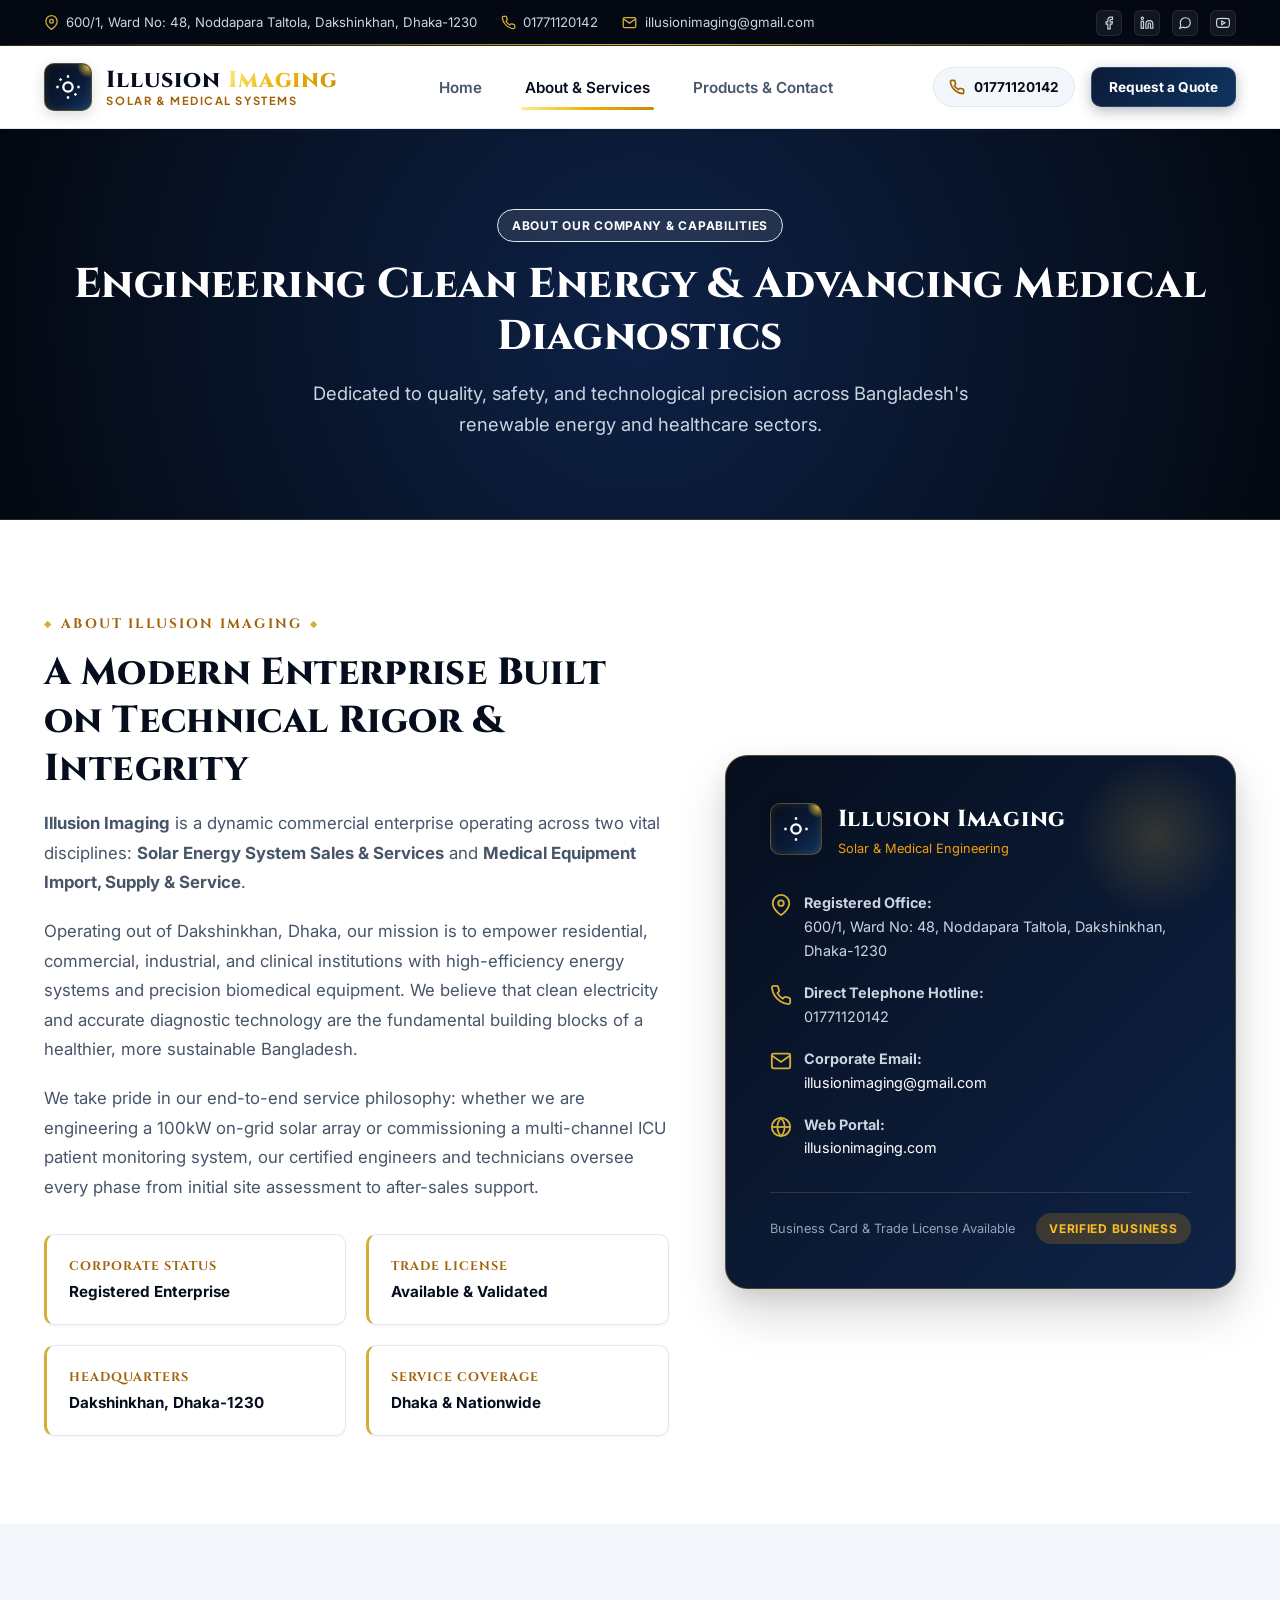
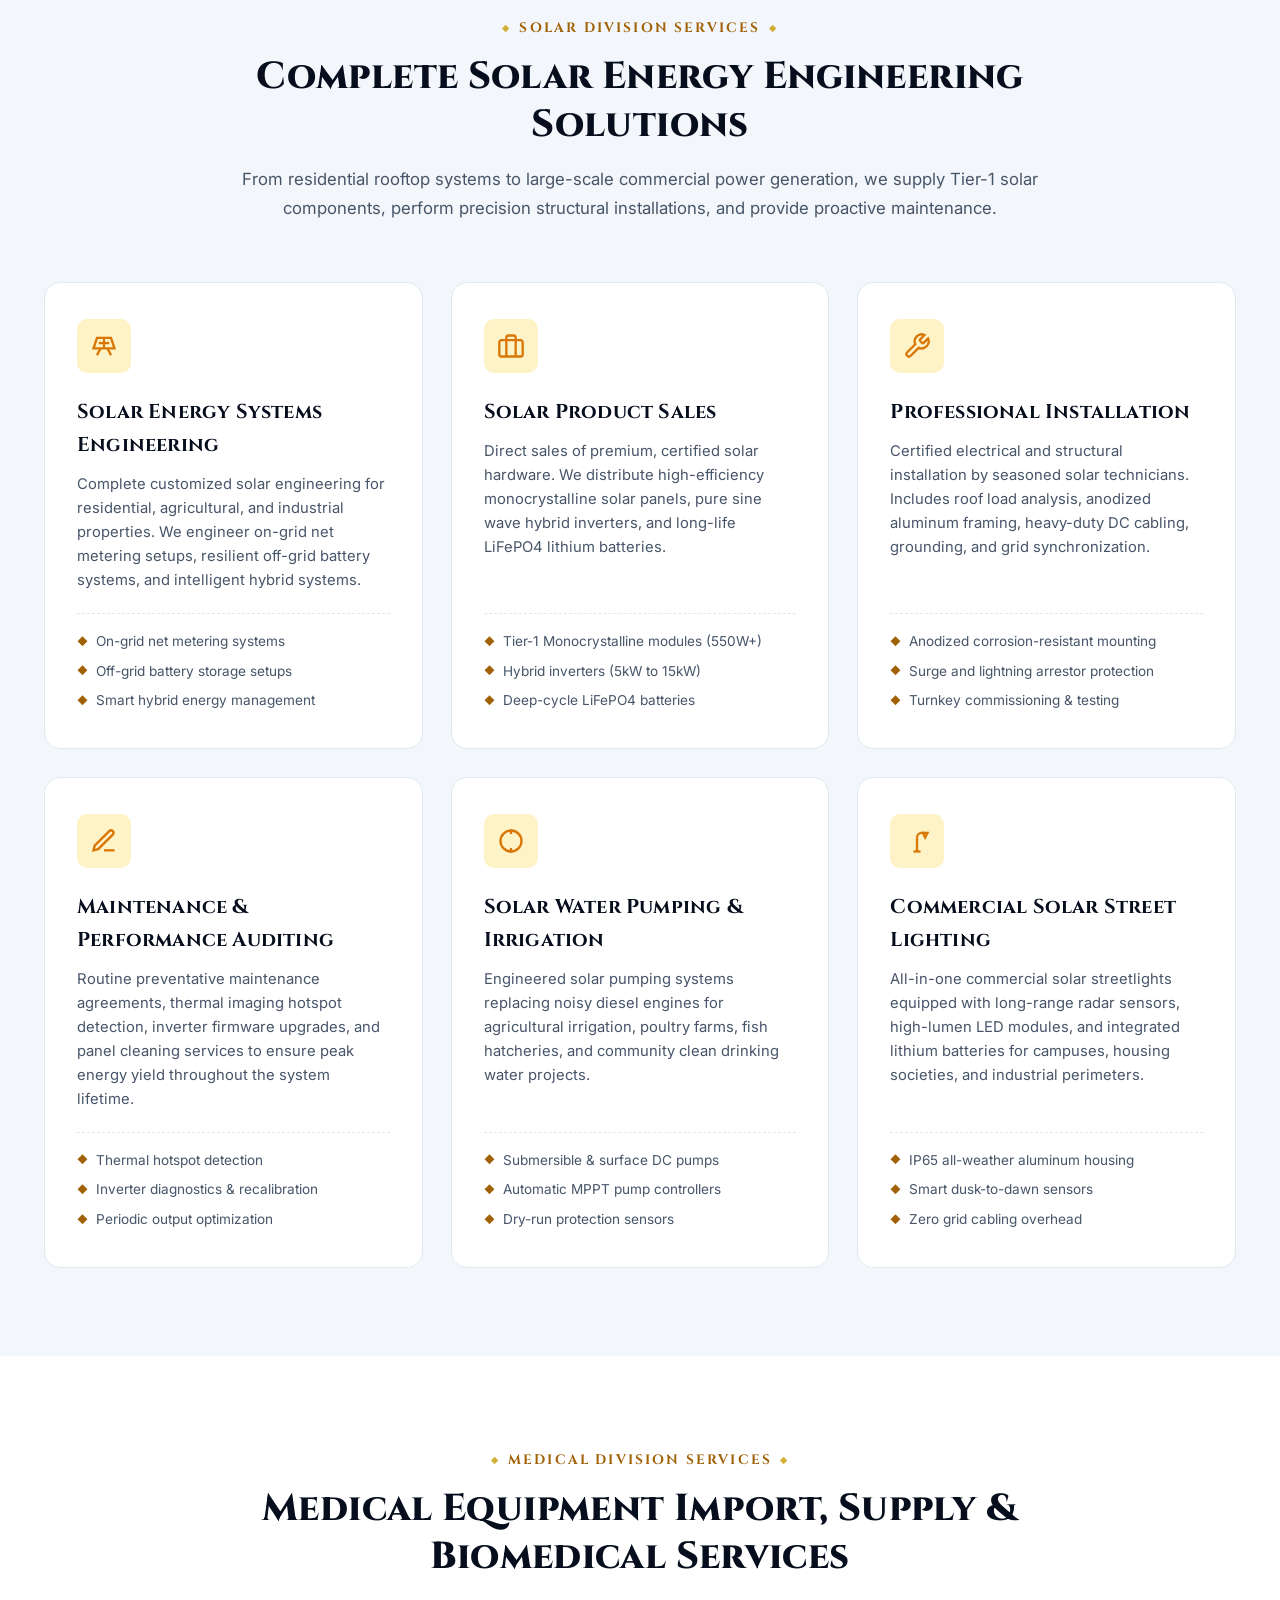
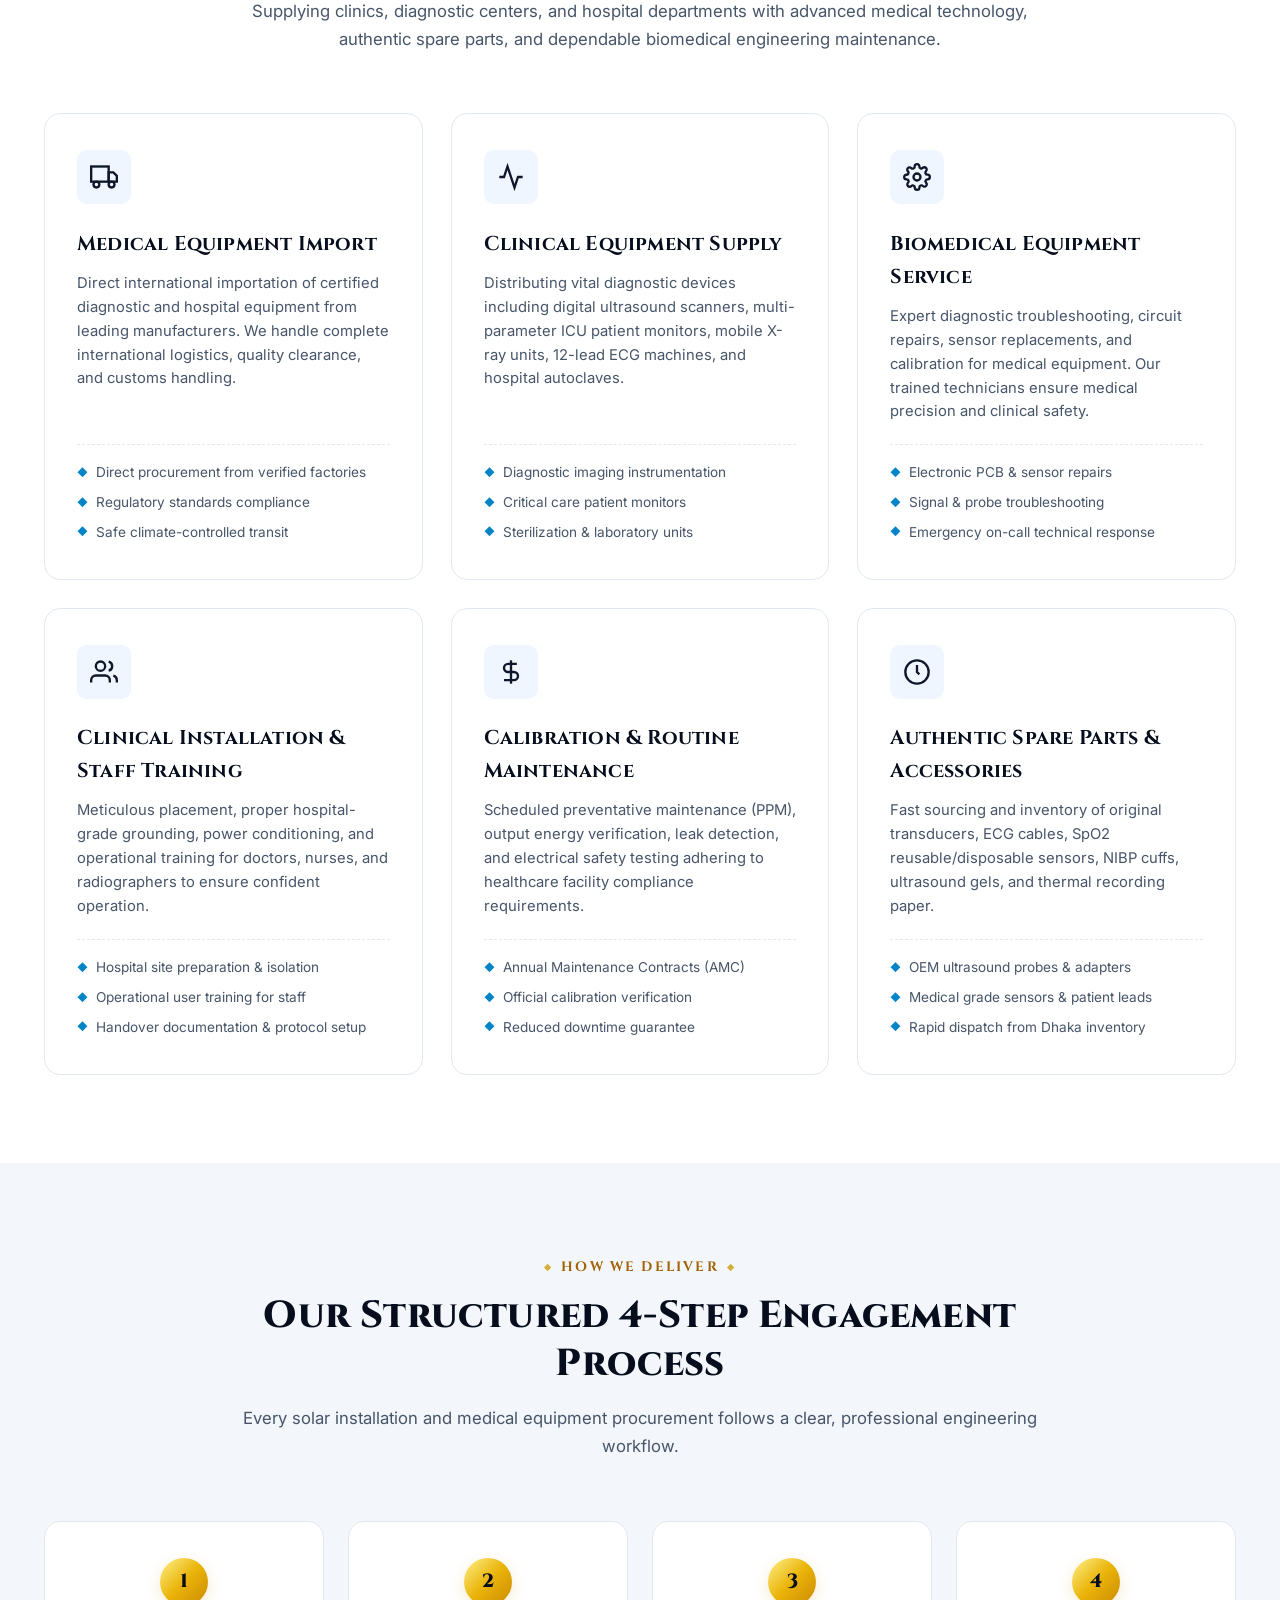
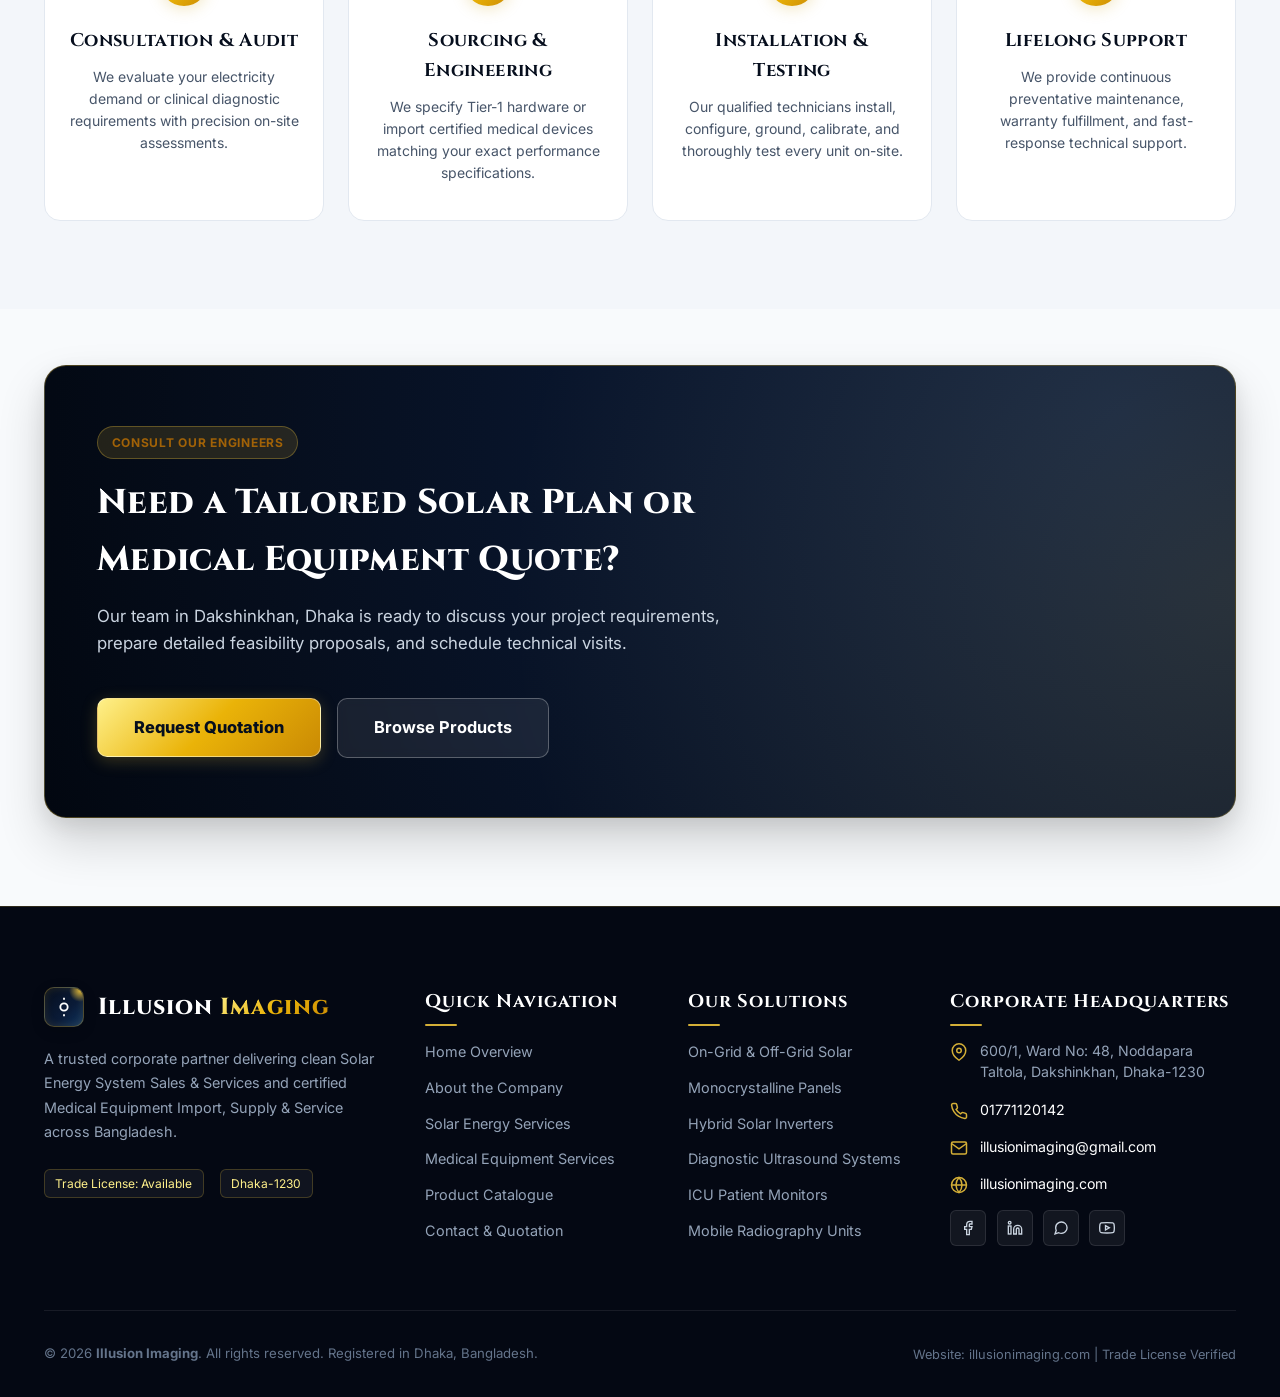
==== about-services.html @ d9c89efe "Initial commit: Illusion Imaging corporate frontend website" ====
<!DOCTYPE html>
<html lang="en">
<head>
  <meta charset="UTF-8">
  <meta name="viewport" content="width=device-width, initial-scale=1.0">
  <title>About & Services | Illusion Imaging - Solar Energy & Medical Systems</title>
  <meta name="description" content="Discover Illusion Imaging's specialized engineering capabilities in Solar Energy Systems sales & installation, and Medical Equipment direct import, supply, and biomedical maintenance.">
  <meta name="keywords" content="Solar Services Dhaka, Medical Equipment Supply Bangladesh, Solar Installation, Medical Equipment Maintenance, Illusion Imaging">
  
  <!-- Google Fonts: Cinzel (Royal Luxury Serif), Plus Jakarta Sans & Inter -->
  <link rel="preconnect" href="https://fonts.googleapis.com">
  <link rel="preconnect" href="https://fonts.gstatic.com" crossorigin>
  <link href="https://fonts.googleapis.com/css2?family=Cinzel:wght@600;700;800;900&family=Inter:wght@400;500;600;700&family=Plus+Jakarta+Sans:wght@600;700;800&display=swap" rel="stylesheet">
  
  <!-- Custom Stylesheet -->
  <link rel="stylesheet" href="css/style.css">
</head>
<body>

  <!-- Top Utility Bar -->
  <div class="top-bar">
    <div class="container top-bar-inner">
      <div class="top-info-list">
        <span class="top-info-item">
          <svg viewBox="0 0 24 24" fill="none" stroke="currentColor" stroke-width="2"><path d="M21 10c0 7-9 13-9 13s-9-6-9-13a9 9 0 0 1 18 0z"/><circle cx="12" cy="10" r="3"/></svg>
          600/1, Ward No: 48, Noddapara Taltola, Dakshinkhan, Dhaka-1230
        </span>
        <span class="top-info-item">
          <svg viewBox="0 0 24 24" fill="none" stroke="currentColor" stroke-width="2"><path d="M22 16.92v3a2 2 0 0 1-2.18 2 19.79 19.79 0 0 1-8.63-3.07 19.5 19.5 0 0 1-6-6 19.79 19.79 0 0 1-3.07-8.67A2 2 0 0 1 4.11 2h3a2 2 0 0 1 2 1.72 12.84 12.84 0 0 0 .7 2.81 2 2 0 0 1-.45 2.11L8.09 9.91a16 16 0 0 0 6 6l1.27-1.27a2 2 0 0 1 2.11-.45 12.84 12.84 0 0 0 2.81.7A2 2 0 0 1 22 16.92z"/></svg>
          <a href="tel:01771120142">01771120142</a>
        </span>
        <span class="top-info-item">
          <svg viewBox="0 0 24 24" fill="none" stroke="currentColor" stroke-width="2"><path d="M4 4h16c1.1 0 2 .9 2 2v12c0 1.1-.9 2-2 2H4c-1.1 0-2-.9-2-2V6c0-1.1.9-2 2-2z"/><polyline points="22,6 12,13 2,6"/></svg>
          <a href="mailto:illusionimaging@gmail.com">illusionimaging@gmail.com</a>
        </span>
      </div>

      <div class="top-social-list">
        <a href="https://facebook.com" target="_blank" rel="noopener noreferrer" class="top-social-link" title="Facebook" aria-label="Facebook">
          <svg width="14" height="14" viewBox="0 0 24 24" fill="none" stroke="currentColor" stroke-width="2"><path d="M18 2h-3a5 5 0 0 0-5 5v3H7v4h3v8h4v-8h3l1-4h-4V7a1 1 0 0 1 1-1h3z"/></svg>
        </a>
        <a href="https://linkedin.com" target="_blank" rel="noopener noreferrer" class="top-social-link" title="LinkedIn" aria-label="LinkedIn">
          <svg width="14" height="14" viewBox="0 0 24 24" fill="none" stroke="currentColor" stroke-width="2"><path d="M16 8a6 6 0 0 1 6 6v7h-4v-7a2 2 0 0 0-2-2 2 2 0 0 0-2 2v7h-4v-7a6 6 0 0 1 6-6z"/><rect x="2" y="9" width="4" height="12"/><circle cx="4" cy="4" r="2"/></svg>
        </a>
        <a href="https://wa.me/8801771120142" target="_blank" rel="noopener noreferrer" class="top-social-link" title="WhatsApp" aria-label="WhatsApp">
          <svg width="14" height="14" viewBox="0 0 24 24" fill="none" stroke="currentColor" stroke-width="2"><path d="M21 11.5a8.38 8.38 0 0 1-.9 3.8 8.5 8.5 0 0 1-7.6 4.7 8.38 8.38 0 0 1-3.8-.9L3 21l1.9-5.7a8.38 8.38 0 0 1-.9-3.8 8.5 8.5 0 0 1 4.7-7.6 8.38 8.38 0 0 1 3.8-.9h.5a8.48 8.48 0 0 1 8 8v.5z"/></svg>
        </a>
        <a href="https://youtube.com" target="_blank" rel="noopener noreferrer" class="top-social-link" title="YouTube" aria-label="YouTube">
          <svg width="14" height="14" viewBox="0 0 24 24" fill="none" stroke="currentColor" stroke-width="2"><path d="M22.54 6.42a2.78 2.78 0 0 0-1.94-2C18.88 4 12 4 12 4s-6.88 0-8.6.46a2.78 2.78 0 0 0-1.94 2A29 29 0 0 0 1 11.75a29 29 0 0 0 .46 5.33A2.78 2.78 0 0 0 3.4 19c1.72.46 8.6.46 8.6.46s6.88 0 8.6-.46a2.78 2.78 0 0 0 1.94-2 29 29 0 0 0 .46-5.25 29 29 0 0 0-.46-5.33z"/><polygon points="9.75 15.02 15.5 11.75 9.75 8.48 9.75 15.02"/></svg>
        </a>
      </div>
    </div>
  </div>

  <!-- Header -->
  <header class="site-header">
    <div class="container nav-container">
      <a href="index.html" class="brand-logo" aria-label="Illusion Imaging Home">
        <div class="logo-symbol">
          <svg width="28" height="28" viewBox="0 0 24 24" fill="none" stroke="#ffffff" stroke-width="2">
            <circle cx="12" cy="12" r="4"/>
            <path d="M12 2v2"/><path d="M12 20v2"/>
            <path d="m4.93 4.93 1.41 1.41"/><path d="m17.66 17.66 1.41 1.41"/>
            <path d="M2 12h2"/><path d="M20 12h2"/>
          </svg>
        </div>
        <div class="logo-text-group">
          <span class="logo-main-title">Illusion <span>Imaging</span></span>
          <span class="logo-subtitle">Solar & Medical Systems</span>
        </div>
      </a>

      <!-- Desktop Navigation Menu -->
      <nav class="nav-menu">
        <a href="index.html" class="nav-link">Home</a>
        <a href="about-services.html" class="nav-link active">About & Services</a>
        <a href="products-contact.html" class="nav-link">Products & Contact</a>
      </nav>

      <!-- Actions -->
      <div class="nav-actions">
        <a href="tel:01771120142" class="header-phone-pill">
          <svg width="16" height="16" viewBox="0 0 24 24" fill="none" stroke="currentColor" stroke-width="2.5"><path d="M22 16.92v3a2 2 0 0 1-2.18 2 19.79 19.79 0 0 1-8.63-3.07 19.5 19.5 0 0 1-6-6 19.79 19.79 0 0 1-3.07-8.67A2 2 0 0 1 4.11 2h3a2 2 0 0 1 2 1.72 12.84 12.84 0 0 0 .7 2.81 2 2 0 0 1-.45 2.11L8.09 9.91a16 16 0 0 0 6 6l1.27-1.27a2 2 0 0 1 2.11-.45 12.84 12.84 0 0 0 2.81.7A2 2 0 0 1 22 16.92z"/></svg>
          01771120142
        </a>
        <a href="products-contact.html#contact-section" class="btn btn-primary btn-sm">Request a Quote</a>
        <button id="menuToggle" class="menu-toggle" aria-label="Open mobile navigation">
          <svg viewBox="0 0 24 24" fill="none" stroke="currentColor" stroke-width="2.2">
            <line x1="3" y1="12" x2="21" y2="12"></line>
            <line x1="3" y1="6" x2="21" y2="6"></line>
            <line x1="3" y1="18" x2="21" y2="18"></line>
          </svg>
        </button>
      </div>
    </div>
  </header>

  <!-- Mobile Drawer -->
  <div id="drawerOverlay" class="mobile-drawer-overlay"></div>
  <div id="mobileDrawer" class="mobile-drawer">
    <div>
      <div class="drawer-header">
        <div class="brand-logo">
          <div class="logo-symbol" style="width: 38px; height: 38px;">
            <svg width="22" height="22" viewBox="0 0 24 24" fill="none" stroke="#fff" stroke-width="2"><circle cx="12" cy="12" r="4"/><path d="M12 2v2"/><path d="M12 20v2"/></svg>
          </div>
          <div class="logo-text-group">
            <span class="logo-main-title" style="font-size: 1.15rem;">Illusion <span>Imaging</span></span>
          </div>
        </div>
        <button id="drawerClose" class="drawer-close">✕</button>
      </div>
      <nav class="drawer-nav">
        <a href="index.html" class="drawer-link">Home <span>→</span></a>
        <a href="about-services.html" class="drawer-link active">About & Services <span>→</span></a>
        <a href="products-contact.html" class="drawer-link">Products & Contact <span>→</span></a>
      </nav>
    </div>
    <div class="drawer-contact">
      <p><strong>Hotline:</strong> 01771120142</p>
      <p><strong>Email:</strong> illusionimaging@gmail.com</p>
      <p><strong>Location:</strong> Dakshinkhan, Dhaka-1230</p>
      <div style="margin-top: 1.25rem;">
        <a href="products-contact.html#contact-section" class="btn btn-primary" style="width: 100%;">Get a Quick Quote</a>
      </div>
    </div>
  </div>

  <!-- Page Header Banner -->
  <section class="about-hero">
    <div class="container">
      <span class="badge badge-corporate" style="margin-bottom: 1rem; color: #fff; background: rgba(255, 255, 255, 0.1);">About Our Company & Capabilities</span>
      <h1 class="hero-headline" style="font-size: 2.6rem; margin-bottom: 1rem;">
        Engineering Clean Energy & Advancing Medical Diagnostics
      </h1>
      <p style="font-size: 1.15rem; color: #cbd5e1; max-width: 720px; margin: 0 auto;">
        Dedicated to quality, safety, and technological precision across Bangladesh's renewable energy and healthcare sectors.
      </p>
    </div>
  </section>

  <!-- About Section -->
  <section class="section-py" style="background-color: #ffffff;">
    <div class="container">
      <div class="about-company-grid">
        <!-- Text Column -->
        <div class="about-text-col">
          <span class="section-tag">About Illusion Imaging</span>
          <h2 class="section-title">A Modern Enterprise Built on Technical Rigor & Integrity</h2>
          
          <p>
            <strong>Illusion Imaging</strong> is a dynamic commercial enterprise operating across two vital disciplines: <strong>Solar Energy System Sales & Services</strong> and <strong>Medical Equipment Import, Supply & Service</strong>.
          </p>

          <p>
            Operating out of Dakshinkhan, Dhaka, our mission is to empower residential, commercial, industrial, and clinical institutions with high-efficiency energy systems and precision biomedical equipment. We believe that clean electricity and accurate diagnostic technology are the fundamental building blocks of a healthier, more sustainable Bangladesh.
          </p>

          <p>
            We take pride in our end-to-end service philosophy: whether we are engineering a 100kW on-grid solar array or commissioning a multi-channel ICU patient monitoring system, our certified engineers and technicians oversee every phase from initial site assessment to after-sales support.
          </p>

          <div class="company-fact-list">
            <div class="company-fact-box">
              <div class="company-fact-title">Corporate Status</div>
              <div class="company-fact-val">Registered Enterprise</div>
            </div>
            <div class="company-fact-box">
              <div class="company-fact-title">Trade License</div>
              <div class="company-fact-val">Available & Validated</div>
            </div>
            <div class="company-fact-box">
              <div class="company-fact-title">Headquarters</div>
              <div class="company-fact-val">Dakshinkhan, Dhaka-1230</div>
            </div>
            <div class="company-fact-box">
              <div class="company-fact-title">Service Coverage</div>
              <div class="company-fact-val">Dhaka & Nationwide</div>
            </div>
          </div>
        </div>

        <!-- Visual Credential Card -->
        <div class="about-card-display">
          <div class="about-card-logo-row">
            <div class="logo-symbol" style="width: 52px; height: 52px;">
              <svg width="28" height="28" viewBox="0 0 24 24" fill="none" stroke="#fff" stroke-width="2"><circle cx="12" cy="12" r="4"/><path d="M12 2v2"/><path d="M12 20v2"/><path d="M2 12h2"/><path d="M20 12h2"/></svg>
            </div>
            <div>
              <h3 style="font-size: 1.45rem; font-weight: 800; color: #fff; margin: 0;">Illusion Imaging</h3>
              <p style="font-size: 0.8rem; color: var(--solar-amber); margin: 0;">Solar & Medical Engineering</p>
            </div>
          </div>

          <div class="about-card-meta">
            <div class="about-card-meta-item">
              <svg width="22" height="22" viewBox="0 0 24 24" fill="none" stroke="currentColor" stroke-width="2"><path d="M21 10c0 7-9 13-9 13s-9-6-9-13a9 9 0 0 1 18 0z"/><circle cx="12" cy="10" r="3"/></svg>
              <div>
                <strong>Registered Office:</strong><br>
                600/1, Ward No: 48, Noddapara Taltola, Dakshinkhan, Dhaka-1230
              </div>
            </div>

            <div class="about-card-meta-item">
              <svg width="22" height="22" viewBox="0 0 24 24" fill="none" stroke="currentColor" stroke-width="2"><path d="M22 16.92v3a2 2 0 0 1-2.18 2 19.79 19.79 0 0 1-8.63-3.07 19.5 19.5 0 0 1-6-6 19.79 19.79 0 0 1-3.07-8.67A2 2 0 0 1 4.11 2h3a2 2 0 0 1 2 1.72 12.84 12.84 0 0 0 .7 2.81 2 2 0 0 1-.45 2.11L8.09 9.91a16 16 0 0 0 6 6l1.27-1.27a2 2 0 0 1 2.11-.45 12.84 12.84 0 0 0 2.81.7A2 2 0 0 1 22 16.92z"/></svg>
              <div>
                <strong>Direct Telephone Hotline:</strong><br>
                01771120142
              </div>
            </div>

            <div class="about-card-meta-item">
              <svg width="22" height="22" viewBox="0 0 24 24" fill="none" stroke="currentColor" stroke-width="2"><path d="M4 4h16c1.1 0 2 .9 2 2v12c0 1.1-.9 2-2 2H4c-1.1 0-2-.9-2-2V6c0-1.1.9-2 2-2z"/><polyline points="22,6 12,13 2,6"/></svg>
              <div>
                <strong>Corporate Email:</strong><br>
                <a href="mailto:illusionimaging@gmail.com" style="color: #fff;">illusionimaging@gmail.com</a>
              </div>
            </div>

            <div class="about-card-meta-item">
              <svg width="22" height="22" viewBox="0 0 24 24" fill="none" stroke="currentColor" stroke-width="2"><circle cx="12" cy="12" r="10"/><line x1="2" y1="12" x2="22" y2="12"/><path d="M12 2a15.3 15.3 0 0 1 4 10 15.3 15.3 0 0 1-4 10 15.3 15.3 0 0 1-4-10 15.3 15.3 0 0 1 4-10z"/></svg>
              <div>
                <strong>Web Portal:</strong><br>
                <a href="https://illusionimaging.com" target="_blank" style="color: #fff;">illusionimaging.com</a>
              </div>
            </div>
          </div>

          <div style="margin-top: 2rem; padding-top: 1.25rem; border-top: 1px solid rgba(255, 255, 255, 0.12); display: flex; justify-content: space-between; align-items: center;">
            <span style="font-size: 0.8rem; color: #94a3b8;">Business Card & Trade License Available</span>
            <span class="badge" style="background: rgba(245, 158, 11, 0.2); color: #fbbf24;">Verified Business</span>
          </div>
        </div>
      </div>
    </div>
  </section>

  <!-- Solar Energy Services Section -->
  <section id="solar-services" class="section-py" style="background-color: var(--bg-surface-subtle);">
    <div class="container">
      <div class="section-header">
        <span class="section-tag solar">Solar Division Services</span>
        <h2 class="section-title">Complete Solar Energy Engineering Solutions</h2>
        <p class="section-desc">
          From residential rooftop systems to large-scale commercial power generation, we supply Tier-1 solar components, perform precision structural installations, and provide proactive maintenance.
        </p>
      </div>

      <div class="services-grid">
        <!-- Service 1: Systems -->
        <div class="service-card solar-theme">
          <div class="service-card-icon" style="background: var(--solar-amber-light); color: var(--solar-amber-dark);">
            <svg width="28" height="28" viewBox="0 0 24 24" fill="none" stroke="currentColor" stroke-width="2">
              <polygon points="3 14 6 5 18 5 21 14 3 14"/>
              <line x1="12" y1="5" x2="12" y2="14"/>
              <line x1="7.5" y1="9.5" x2="16.5" y2="9.5"/>
              <line x1="9" y1="14" x2="6" y2="20"/>
              <line x1="15" y1="14" x2="18" y2="20"/>
            </svg>
          </div>
          <h3 class="service-card-title">Solar Energy Systems Engineering</h3>
          <p class="service-card-desc">
            Complete customized solar engineering for residential, agricultural, and industrial properties. We engineer on-grid net metering setups, resilient off-grid battery systems, and intelligent hybrid systems.
          </p>
          <ul class="service-card-list">
            <li>On-grid net metering systems</li>
            <li>Off-grid battery storage setups</li>
            <li>Smart hybrid energy management</li>
          </ul>
        </div>

        <!-- Service 2: Product Sales -->
        <div class="service-card solar-theme">
          <div class="service-card-icon" style="background: var(--solar-amber-light); color: var(--solar-amber-dark);">
            <svg width="28" height="28" viewBox="0 0 24 24" fill="none" stroke="currentColor" stroke-width="2">
              <rect x="2" y="7" width="20" height="14" rx="2"/>
              <path d="M16 21V5a2 2 0 0 0-2-2h-4a2 2 0 0 0-2 2v16"/>
            </svg>
          </div>
          <h3 class="service-card-title">Solar Product Sales</h3>
          <p class="service-card-desc">
            Direct sales of premium, certified solar hardware. We distribute high-efficiency monocrystalline solar panels, pure sine wave hybrid inverters, and long-life LiFePO4 lithium batteries.
          </p>
          <ul class="service-card-list">
            <li>Tier-1 Monocrystalline modules (550W+)</li>
            <li>Hybrid inverters (5kW to 15kW)</li>
            <li>Deep-cycle LiFePO4 batteries</li>
          </ul>
        </div>

        <!-- Service 3: Installation -->
        <div class="service-card solar-theme">
          <div class="service-card-icon" style="background: var(--solar-amber-light); color: var(--solar-amber-dark);">
            <svg width="28" height="28" viewBox="0 0 24 24" fill="none" stroke="currentColor" stroke-width="2">
              <path d="M14.7 6.3a1 1 0 0 0 0 1.4l1.6 1.6a1 1 0 0 0 1.4 0l3.77-3.77a6 6 0 0 1-7.94 7.94l-6.91 6.91a2.12 2.12 0 0 1-3-3l6.91-6.91a6 6 0 0 1 7.94-7.94l-3.76 3.76z"/>
            </svg>
          </div>
          <h3 class="service-card-title">Professional Installation</h3>
          <p class="service-card-desc">
            Certified electrical and structural installation by seasoned solar technicians. Includes roof load analysis, anodized aluminum framing, heavy-duty DC cabling, grounding, and grid synchronization.
          </p>
          <ul class="service-card-list">
            <li>Anodized corrosion-resistant mounting</li>
            <li>Surge and lightning arrestor protection</li>
            <li>Turnkey commissioning & testing</li>
          </ul>
        </div>

        <!-- Service 4: Maintenance -->
        <div class="service-card solar-theme">
          <div class="service-card-icon" style="background: var(--solar-amber-light); color: var(--solar-amber-dark);">
            <svg width="28" height="28" viewBox="0 0 24 24" fill="none" stroke="currentColor" stroke-width="2">
              <path d="M12 20h9"/>
              <path d="M16.5 3.5a2.12 2.12 0 0 1 3 3L7 19l-4 1 1-4L16.5 3.5z"/>
            </svg>
          </div>
          <h3 class="service-card-title">Maintenance & Performance Auditing</h3>
          <p class="service-card-desc">
            Routine preventative maintenance agreements, thermal imaging hotspot detection, inverter firmware upgrades, and panel cleaning services to ensure peak energy yield throughout the system lifetime.
          </p>
          <ul class="service-card-list">
            <li>Thermal hotspot detection</li>
            <li>Inverter diagnostics & recalibration</li>
            <li>Periodic output optimization</li>
          </ul>
        </div>

        <!-- Service 5: Solar Water Pumps -->
        <div class="service-card solar-theme">
          <div class="service-card-icon" style="background: var(--solar-amber-light); color: var(--solar-amber-dark);">
            <svg width="28" height="28" viewBox="0 0 24 24" fill="none" stroke="currentColor" stroke-width="2">
              <circle cx="12" cy="12" r="9"/>
              <path d="M12 2v4"/><path d="M12 18v4"/>
            </svg>
          </div>
          <h3 class="service-card-title">Solar Water Pumping & Irrigation</h3>
          <p class="service-card-desc">
            Engineered solar pumping systems replacing noisy diesel engines for agricultural irrigation, poultry farms, fish hatcheries, and community clean drinking water projects.
          </p>
          <ul class="service-card-list">
            <li>Submersible & surface DC pumps</li>
            <li>Automatic MPPT pump controllers</li>
            <li>Dry-run protection sensors</li>
          </ul>
        </div>

        <!-- Service 6: Solar Street Lighting -->
        <div class="service-card solar-theme">
          <div class="service-card-icon" style="background: var(--solar-amber-light); color: var(--solar-amber-dark);">
            <svg width="28" height="28" viewBox="0 0 24 24" fill="none" stroke="currentColor" stroke-width="2">
              <path d="M9 21h6"/><path d="M12 21V9"/><path d="M12 9a4 4 0 0 1 4-4h3"/>
              <polygon points="17 5 21 5 19 9 17 5"/>
            </svg>
          </div>
          <h3 class="service-card-title">Commercial Solar Street Lighting</h3>
          <p class="service-card-desc">
            All-in-one commercial solar streetlights equipped with long-range radar sensors, high-lumen LED modules, and integrated lithium batteries for campuses, housing societies, and industrial perimeters.
          </p>
          <ul class="service-card-list">
            <li>IP65 all-weather aluminum housing</li>
            <li>Smart dusk-to-dawn sensors</li>
            <li>Zero grid cabling overhead</li>
          </ul>
        </div>
      </div>
    </div>
  </section>

  <!-- Medical Equipment Services Section -->
  <section id="medical-services" class="section-py" style="background-color: #ffffff;">
    <div class="container">
      <div class="section-header">
        <span class="section-tag">Medical Division Services</span>
        <h2 class="section-title">Medical Equipment Import, Supply & Biomedical Services</h2>
        <p class="section-desc">
          Supplying clinics, diagnostic centers, and hospital departments with advanced medical technology, authentic spare parts, and dependable biomedical engineering maintenance.
        </p>
      </div>

      <div class="services-grid">
        <!-- Medical Service 1: Import -->
        <div class="service-card medical-theme">
          <div class="service-card-icon" style="background: var(--med-blue-light); color: var(--accent-cyan);">
            <svg width="28" height="28" viewBox="0 0 24 24" fill="none" stroke="currentColor" stroke-width="2">
              <rect x="1" y="3" width="15" height="13"/>
              <polygon points="16 8 20 8 23 11 23 16 16 16 16 8"/>
              <circle cx="5.5" cy="18.5" r="2.5"/>
              <circle cx="18.5" cy="18.5" r="2.5"/>
            </svg>
          </div>
          <h3 class="service-card-title">Medical Equipment Import</h3>
          <p class="service-card-desc">
            Direct international importation of certified diagnostic and hospital equipment from leading manufacturers. We handle complete international logistics, quality clearance, and customs handling.
          </p>
          <ul class="service-card-list">
            <li>Direct procurement from verified factories</li>
            <li>Regulatory standards compliance</li>
            <li>Safe climate-controlled transit</li>
          </ul>
        </div>

        <!-- Medical Service 2: Supply -->
        <div class="service-card medical-theme">
          <div class="service-card-icon" style="background: var(--med-blue-light); color: var(--accent-cyan);">
            <svg width="28" height="28" viewBox="0 0 24 24" fill="none" stroke="currentColor" stroke-width="2">
              <path d="M22 12h-4l-3 9L9 3l-3 9H2"/>
            </svg>
          </div>
          <h3 class="service-card-title">Clinical Equipment Supply</h3>
          <p class="service-card-desc">
            Distributing vital diagnostic devices including digital ultrasound scanners, multi-parameter ICU patient monitors, mobile X-ray units, 12-lead ECG machines, and hospital autoclaves.
          </p>
          <ul class="service-card-list">
            <li>Diagnostic imaging instrumentation</li>
            <li>Critical care patient monitors</li>
            <li>Sterilization & laboratory units</li>
          </ul>
        </div>

        <!-- Medical Service 3: Biomedical Service -->
        <div class="service-card medical-theme">
          <div class="service-card-icon" style="background: var(--med-blue-light); color: var(--accent-cyan);">
            <svg width="28" height="28" viewBox="0 0 24 24" fill="none" stroke="currentColor" stroke-width="2">
              <circle cx="12" cy="12" r="3"/>
              <path d="M19.4 15a1.65 1.65 0 0 0 .33 1.82l.06.06a2 2 0 0 1 0 2.83 2 2 0 0 1-2.83 0l-.06-.06a1.65 1.65 0 0 0-1.82-.33 1.65 1.65 0 0 0-1 1.51V21a2 2 0 0 1-2 2 2 2 0 0 1-2-2v-.09A1.65 1.65 0 0 0 9 19.4a1.65 1.65 0 0 0-1.82.33l-.06.06a2 2 0 0 1-2.83 0 2 2 0 0 1 0-2.83l.06-.06a1.65 1.65 0 0 0 .33-1.82 1.65 1.65 0 0 0-1.51-1H3a2 2 0 0 1-2-2 2 2 0 0 1 2-2h.09A1.65 1.65 0 0 0 4.6 9a1.65 1.65 0 0 0-.33-1.82l-.06-.06a2 2 0 0 1 0-2.83 2 2 0 0 1 2.83 0l.06.06a1.65 1.65 0 0 0 1.82.33H9a1.65 1.65 0 0 0 1-1.51V3a2 2 0 0 1 2-2 2 2 0 0 1 2 2v.09a1.65 1.65 0 0 0 1 1.51 1.65 1.65 0 0 0 1.82-.33l.06-.06a2 2 0 0 1 2.83 0 2 2 0 0 1 0 2.83l-.06.06a1.65 1.65 0 0 0-.33 1.82V9a1.65 1.65 0 0 0 1.51 1H21a2 2 0 0 1 2 2 2 2 0 0 1-2 2h-.09a1.65 1.65 0 0 0-1.51 1z"/>
            </svg>
          </div>
          <h3 class="service-card-title">Biomedical Equipment Service</h3>
          <p class="service-card-desc">
            Expert diagnostic troubleshooting, circuit repairs, sensor replacements, and calibration for medical equipment. Our trained technicians ensure medical precision and clinical safety.
          </p>
          <ul class="service-card-list">
            <li>Electronic PCB & sensor repairs</li>
            <li>Signal & probe troubleshooting</li>
            <li>Emergency on-call technical response</li>
          </ul>
        </div>

        <!-- Medical Service 4: Installation & Training -->
        <div class="service-card medical-theme">
          <div class="service-card-icon" style="background: var(--med-blue-light); color: var(--accent-cyan);">
            <svg width="28" height="28" viewBox="0 0 24 24" fill="none" stroke="currentColor" stroke-width="2">
              <path d="M17 21v-2a4 4 0 0 0-4-4H5a4 4 0 0 0-4 4v2"/>
              <circle cx="9" cy="7" r="4"/>
              <path d="M23 21v-2a4 4 0 0 0-3-3.87"/>
              <path d="M16 3.13a4 4 0 0 1 0 7.75"/>
            </svg>
          </div>
          <h3 class="service-card-title">Clinical Installation & Staff Training</h3>
          <p class="service-card-desc">
            Meticulous placement, proper hospital-grade grounding, power conditioning, and operational training for doctors, nurses, and radiographers to ensure confident operation.
          </p>
          <ul class="service-card-list">
            <li>Hospital site preparation & isolation</li>
            <li>Operational user training for staff</li>
            <li>Handover documentation & protocol setup</li>
          </ul>
        </div>

        <!-- Medical Service 5: Maintenance & Calibration -->
        <div class="service-card medical-theme">
          <div class="service-card-icon" style="background: var(--med-blue-light); color: var(--accent-cyan);">
            <svg width="28" height="28" viewBox="0 0 24 24" fill="none" stroke="currentColor" stroke-width="2">
              <path d="M12 2v20"/><path d="M17 5H9.5a3.5 3.5 0 0 0 0 7h5a3.5 3.5 0 0 1 0 7H6"/>
            </svg>
          </div>
          <h3 class="service-card-title">Calibration & Routine Maintenance</h3>
          <p class="service-card-desc">
            Scheduled preventative maintenance (PPM), output energy verification, leak detection, and electrical safety testing adhering to healthcare facility compliance requirements.
          </p>
          <ul class="service-card-list">
            <li>Annual Maintenance Contracts (AMC)</li>
            <li>Official calibration verification</li>
            <li>Reduced downtime guarantee</li>
          </ul>
        </div>

        <!-- Medical Service 6: Spare Parts -->
        <div class="service-card medical-theme">
          <div class="service-card-icon" style="background: var(--med-blue-light); color: var(--accent-cyan);">
            <svg width="28" height="28" viewBox="0 0 24 24" fill="none" stroke="currentColor" stroke-width="2">
              <circle cx="12" cy="12" r="10"/>
              <polyline points="12 6 12 12 14 14"/>
            </svg>
          </div>
          <h3 class="service-card-title">Authentic Spare Parts & Accessories</h3>
          <p class="service-card-desc">
            Fast sourcing and inventory of original transducers, ECG cables, SpO2 reusable/disposable sensors, NIBP cuffs, ultrasound gels, and thermal recording paper.
          </p>
          <ul class="service-card-list">
            <li>OEM ultrasound probes & adapters</li>
            <li>Medical grade sensors & patient leads</li>
            <li>Rapid dispatch from Dhaka inventory</li>
          </ul>
        </div>
      </div>
    </div>
  </section>

  <!-- Service Delivery Process -->
  <section class="section-py" style="background-color: var(--bg-surface-subtle);">
    <div class="container">
      <div class="section-header">
        <span class="section-tag">How We Deliver</span>
        <h2 class="section-title">Our Structured 4-Step Engagement Process</h2>
        <p class="section-desc">
          Every solar installation and medical equipment procurement follows a clear, professional engineering workflow.
        </p>
      </div>

      <div class="process-grid">
        <div class="process-step-card">
          <div class="process-number">1</div>
          <h3 class="process-title">Consultation & Audit</h3>
          <p class="process-desc">We evaluate your electricity demand or clinical diagnostic requirements with precision on-site assessments.</p>
        </div>

        <div class="process-step-card">
          <div class="process-number">2</div>
          <h3 class="process-title">Sourcing & Engineering</h3>
          <p class="process-desc">We specify Tier-1 hardware or import certified medical devices matching your exact performance specifications.</p>
        </div>

        <div class="process-step-card">
          <div class="process-number">3</div>
          <h3 class="process-title">Installation & Testing</h3>
          <p class="process-desc">Our qualified technicians install, configure, ground, calibrate, and thoroughly test every unit on-site.</p>
        </div>

        <div class="process-step-card">
          <div class="process-number">4</div>
          <h3 class="process-title">Lifelong Support</h3>
          <p class="process-desc">We provide continuous preventative maintenance, warranty fulfillment, and fast-response technical support.</p>
        </div>
      </div>
    </div>
  </section>

  <!-- CTA Banner -->
  <section class="container" style="margin-top: 3.5rem; margin-bottom: 5.5rem;">
    <div class="cta-banner-section">
      <div class="cta-banner-inner">
        <div class="cta-banner-text">
          <span class="badge badge-solar" style="margin-bottom: 1rem;">Consult Our Engineers</span>
          <h2 class="cta-banner-title">Need a Tailored Solar Plan or Medical Equipment Quote?</h2>
          <p class="cta-banner-desc">
            Our team in Dakshinkhan, Dhaka is ready to discuss your project requirements, prepare detailed feasibility proposals, and schedule technical visits.
          </p>
        </div>
        <div class="cta-banner-actions">
          <a href="products-contact.html#contact-section" class="btn btn-solar btn-lg">Request Quotation</a>
          <a href="products-contact.html" class="btn btn-outline-white btn-lg">Browse Products</a>
        </div>
      </div>
    </div>
  </section>

  <!-- Scroll to Top Button -->
  <button id="backToTop" class="back-to-top" aria-label="Scroll to top">
    <svg width="20" height="20" viewBox="0 0 24 24" fill="none" stroke="currentColor" stroke-width="2.5"><polyline points="18 15 12 9 6 15"/></svg>
  </button>

  <!-- Footer -->
  <footer class="site-footer">
    <div class="container">
      <div class="footer-top-grid">
        <div>
          <div class="brand-logo" style="margin-bottom: 1rem;">
            <div class="logo-symbol" style="width: 40px; height: 40px;">
              <svg width="22" height="22" viewBox="0 0 24 24" fill="none" stroke="#fff" stroke-width="2"><circle cx="12" cy="12" r="4"/><path d="M12 2v2"/><path d="M12 20v2"/></svg>
            </div>
            <div class="logo-text-group">
              <span class="logo-main-title" style="color: #fff;">Illusion <span style="color: var(--accent-cyan-light);">Imaging</span></span>
            </div>
          </div>
          <p class="footer-col-desc">
            A trusted corporate partner delivering clean Solar Energy System Sales & Services and certified Medical Equipment Import, Supply & Service across Bangladesh.
          </p>
          <div class="footer-bottom-badges">
            <span class="footer-badge">Trade License: Available</span>
            <span class="footer-badge">Dhaka-1230</span>
          </div>
        </div>

        <div>
          <h4 class="footer-col-title">Quick Navigation</h4>
          <ul class="footer-links-list">
            <li><a href="index.html">Home Overview</a></li>
            <li><a href="about-services.html">About the Company</a></li>
            <li><a href="about-services.html#solar-services">Solar Energy Services</a></li>
            <li><a href="about-services.html#medical-services">Medical Equipment Services</a></li>
            <li><a href="products-contact.html">Product Catalogue</a></li>
            <li><a href="products-contact.html#contact-section">Contact & Quotation</a></li>
          </ul>
        </div>

        <div>
          <h4 class="footer-col-title">Our Solutions</h4>
          <ul class="footer-links-list">
            <li><a href="products-contact.html">On-Grid & Off-Grid Solar</a></li>
            <li><a href="products-contact.html">Monocrystalline Panels</a></li>
            <li><a href="products-contact.html">Hybrid Solar Inverters</a></li>
            <li><a href="products-contact.html">Diagnostic Ultrasound Systems</a></li>
            <li><a href="products-contact.html">ICU Patient Monitors</a></li>
            <li><a href="products-contact.html">Mobile Radiography Units</a></li>
          </ul>
        </div>

        <div>
          <h4 class="footer-col-title">Corporate Headquarters</h4>
          <div class="footer-contact-list">
            <div class="footer-contact-item">
              <svg width="18" height="18" viewBox="0 0 24 24" fill="none" stroke="currentColor" stroke-width="2"><path d="M21 10c0 7-9 13-9 13s-9-6-9-13a9 9 0 0 1 18 0z"/><circle cx="12" cy="10" r="3"/></svg>
              <span>600/1, Ward No: 48, Noddapara Taltola, Dakshinkhan, Dhaka-1230</span>
            </div>
            <div class="footer-contact-item">
              <svg width="18" height="18" viewBox="0 0 24 24" fill="none" stroke="currentColor" stroke-width="2"><path d="M22 16.92v3a2 2 0 0 1-2.18 2 19.79 19.79 0 0 1-8.63-3.07 19.5 19.5 0 0 1-6-6 19.79 19.79 0 0 1-3.07-8.67A2 2 0 0 1 4.11 2h3a2 2 0 0 1 2 1.72 12.84 12.84 0 0 0 .7 2.81 2 2 0 0 1-.45 2.11L8.09 9.91a16 16 0 0 0 6 6l1.27-1.27a2 2 0 0 1 2.11-.45 12.84 12.84 0 0 0 2.81.7A2 2 0 0 1 22 16.92z"/></svg>
              <span><a href="tel:01771120142" style="color: #fff;">01771120142</a></span>
            </div>
            <div class="footer-contact-item">
              <svg width="18" height="18" viewBox="0 0 24 24" fill="none" stroke="currentColor" stroke-width="2"><path d="M4 4h16c1.1 0 2 .9 2 2v12c0 1.1-.9 2-2 2H4c-1.1 0-2-.9-2-2V6c0-1.1.9-2 2-2z"/><polyline points="22,6 12,13 2,6"/></svg>
              <span><a href="mailto:illusionimaging@gmail.com" style="color: #fff;">illusionimaging@gmail.com</a></span>
            </div>
            <div class="footer-contact-item">
              <svg width="18" height="18" viewBox="0 0 24 24" fill="none" stroke="currentColor" stroke-width="2"><circle cx="12" cy="12" r="10"/><line x1="2" y1="12" x2="22" y2="12"/><path d="M12 2a15.3 15.3 0 0 1 4 10 15.3 15.3 0 0 1-4 10 15.3 15.3 0 0 1-4-10 15.3 15.3 0 0 1 4-10z"/></svg>
              <span><a href="https://illusionimaging.com" target="_blank" style="color: #fff;">illusionimaging.com</a></span>
            </div>
          </div>

          <div class="footer-social-row">
            <a href="https://facebook.com" target="_blank" rel="noopener noreferrer" class="footer-social-btn" title="Facebook" aria-label="Facebook">
              <svg width="16" height="16" viewBox="0 0 24 24" fill="none" stroke="currentColor" stroke-width="2"><path d="M18 2h-3a5 5 0 0 0-5 5v3H7v4h3v8h4v-8h3l1-4h-4V7a1 1 0 0 1 1-1h3z"/></svg>
            </a>
            <a href="https://linkedin.com" target="_blank" rel="noopener noreferrer" class="footer-social-btn" title="LinkedIn" aria-label="LinkedIn">
              <svg width="16" height="16" viewBox="0 0 24 24" fill="none" stroke="currentColor" stroke-width="2"><path d="M16 8a6 6 0 0 1 6 6v7h-4v-7a2 2 0 0 0-2-2 2 2 0 0 0-2 2v7h-4v-7a6 6 0 0 1 6-6z"/><rect x="2" y="9" width="4" height="12"/><circle cx="4" cy="4" r="2"/></svg>
            </a>
            <a href="https://wa.me/8801771120142" target="_blank" rel="noopener noreferrer" class="footer-social-btn" title="WhatsApp" aria-label="WhatsApp">
              <svg width="16" height="16" viewBox="0 0 24 24" fill="none" stroke="currentColor" stroke-width="2"><path d="M21 11.5a8.38 8.38 0 0 1-.9 3.8 8.5 8.5 0 0 1-7.6 4.7 8.38 8.38 0 0 1-3.8-.9L3 21l1.9-5.7a8.38 8.38 0 0 1-.9-3.8 8.5 8.5 0 0 1 4.7-7.6 8.38 8.38 0 0 1 3.8-.9h.5a8.48 8.48 0 0 1 8 8v.5z"/></svg>
            </a>
            <a href="https://youtube.com" target="_blank" rel="noopener noreferrer" class="footer-social-btn" title="YouTube" aria-label="YouTube">
              <svg width="16" height="16" viewBox="0 0 24 24" fill="none" stroke="currentColor" stroke-width="2"><path d="M22.54 6.42a2.78 2.78 0 0 0-1.94-2C18.88 4 12 4 12 4s-6.88 0-8.6.46a2.78 2.78 0 0 0-1.94 2A29 29 0 0 0 1 11.75a29 29 0 0 0 .46 5.33A2.78 2.78 0 0 0 3.4 19c1.72.46 8.6.46 8.6.46s6.88 0 8.6-.46a2.78 2.78 0 0 0 1.94-2 29 29 0 0 0 .46-5.25 29 29 0 0 0-.46-5.33z"/><polygon points="9.75 15.02 15.5 11.75 9.75 8.48 9.75 15.02"/></svg>
            </a>
          </div>
        </div>
      </div>

      <div class="footer-bottom">
        <div>
          &copy; 2026 <strong>Illusion Imaging</strong>. All rights reserved. Registered in Dhaka, Bangladesh.
        </div>
        <div style="font-size: 0.8rem; color: #64748b;">
          Website: illusionimaging.com | Trade License Verified
        </div>
      </div>
    </div>
  </footer>

  <script src="js/main.js"></script>
</body>
</html>
---- css/style.css ----
/* ==========================================================================
   Illusion Imaging - Corporate Luxury Design System & Stylesheet
   Solar Energy Systems & Medical Equipment Import, Supply & Service
   Aesthetic: High-End Modern Corporate with Royal Luxury Accents
   ========================================================================== */

/* --- CSS Variables & Royal Design Tokens --- */
:root {
  /* Royal Brand Colors */
  --royal-navy: #060e1d;
  --royal-sapphire: #0a1b38;
  --royal-blue: #0f3460;
  
  /* Imperial Gold Palette (Royal Accent) */
  --royal-gold: #d4af37;
  --royal-gold-light: #fef08a;
  --royal-gold-bright: #fbbf24;
  --royal-gold-dark: #a16207;
  --royal-gold-gradient: linear-gradient(135deg, #fef08a 0%, #eab308 50%, #ca8a04 100%);
  --royal-gold-metallic: linear-gradient(135deg, #fbf2c4 0%, #d4af37 50%, #aa7c11 100%);
  --royal-gold-border: rgba(212, 175, 55, 0.35);
  --royal-gold-glow: rgba(212, 175, 55, 0.25);

  /* Solar Energy Colors */
  --solar-amber: #f59e0b;
  --solar-amber-dark: #d97706;
  --solar-amber-light: #fef3c7;
  --solar-glow: rgba(245, 158, 11, 0.22);
  --solar-green: #10b981;

  /* Medical Healthcare Colors */
  --med-cyan: #0284c7;
  --med-cyan-light: #38bdf8;
  --med-teal: #0d9488;
  --med-teal-light: #ccfbf1;
  --med-blue: #2563eb;
  --med-blue-light: #eff6ff;

  /* Neutral Surface Palette */
  --bg-main: #f8fafc;
  --bg-surface: #ffffff;
  --bg-surface-subtle: #f3f6fa;
  --bg-dark: #040813;
  --bg-dark-card: #0b1426;
  
  /* Text & Border Colors */
  --text-main: #0f172a;
  --text-muted: #475569;
  --text-light: #94a3b8;
  --text-white: #ffffff;
  --border-light: #e2e8f0;
  --border-subtle: #cbd5e1;
  --border-dark: #1e293b;

  /* Shadows & Elevation */
  --shadow-xs: 0 1px 3px rgba(0, 0, 0, 0.05);
  --shadow-sm: 0 2px 6px rgba(0, 0, 0, 0.06), 0 1px 3px rgba(0, 0, 0, 0.04);
  --shadow-md: 0 6px 16px rgba(0, 0, 0, 0.08), 0 2px 6px rgba(0, 0, 0, 0.04);
  --shadow-lg: 0 14px 32px rgba(0, 0, 0, 0.1), 0 4px 12px rgba(0, 0, 0, 0.05);
  --shadow-xl: 0 24px 48px rgba(0, 0, 0, 0.16), 0 8px 20px rgba(0, 0, 0, 0.08);
  --shadow-royal-gold: 0 8px 28px rgba(212, 175, 55, 0.28);
  --shadow-glow-cyan: 0 0 25px rgba(2, 132, 199, 0.35);

  /* Typography Pairing: Royal Serif + High-Tech Sans + Crisp Body */
  --font-royal: 'Cinzel', Georgia, serif;
  --font-heading: 'Plus Jakarta Sans', system-ui, -apple-system, sans-serif;
  --font-body: 'Inter', system-ui, -apple-system, sans-serif;

  /* Transitions & Radii */
  --transition-fast: 0.2s cubic-bezier(0.4, 0, 0.2, 1);
  --transition-normal: 0.3s cubic-bezier(0.4, 0, 0.2, 1);
  --transition-slow: 0.5s cubic-bezier(0.4, 0, 0.2, 1);
  --radius-sm: 6px;
  --radius-md: 10px;
  --radius-lg: 16px;
  --radius-xl: 22px;
  --radius-pill: 9999px;

  /* Container */
  --container-max: 1240px;
}

/* --- Base Reset & Box Sizing --- */
*, *::before, *::after {
  box-sizing: border-box;
  margin: 0;
  padding: 0;
}

html {
  scroll-behavior: smooth;
  font-size: 16px;
  -webkit-font-smoothing: antialiased;
  -moz-osx-font-smoothing: grayscale;
}

body {
  font-family: var(--font-body);
  background-color: var(--bg-main);
  color: var(--text-main);
  line-height: 1.65;
  overflow-x: hidden;
}

img, svg {
  display: block;
  max-width: 100%;
  height: auto;
}

a {
  color: inherit;
  text-decoration: none;
  transition: var(--transition-fast);
}

ul, ol {
  list-style: none;
}

button, input, textarea, select {
  font-family: inherit;
  font-size: inherit;
  border: none;
  outline: none;
}

/* --- Container & Layout Helpers --- */
.container {
  width: 100%;
  max-width: var(--container-max);
  margin-left: auto;
  margin-right: auto;
  padding-left: 1.5rem;
  padding-right: 1.5rem;
}

.section-py {
  padding-top: 5.5rem;
  padding-bottom: 5.5rem;
}

.section-py-sm {
  padding-top: 3.5rem;
  padding-bottom: 3.5rem;
}

/* --- Top Utility Bar with Royal Gold Accents --- */
.top-bar {
  background-color: var(--bg-dark);
  color: #94a3b8;
  font-size: 0.825rem;
  padding: 0.6rem 0;
  border-bottom: 1px solid rgba(212, 175, 55, 0.2);
  position: relative;
  z-index: 1002;
}

.top-bar::after {
  content: '';
  position: absolute;
  bottom: 0;
  left: 0;
  width: 100%;
  height: 1px;
  background: linear-gradient(90deg, transparent, var(--royal-gold), transparent);
}

.top-bar-inner {
  display: flex;
  justify-content: space-between;
  align-items: center;
  flex-wrap: wrap;
  gap: 0.75rem;
}

.top-info-list {
  display: flex;
  align-items: center;
  gap: 1.5rem;
  flex-wrap: wrap;
}

.top-info-item {
  display: inline-flex;
  align-items: center;
  gap: 0.45rem;
  color: #cbd5e1;
}

.top-info-item svg {
  color: var(--royal-gold);
  width: 15px;
  height: 15px;
}

.top-info-item a:hover {
  color: var(--royal-gold-light);
  text-decoration: underline;
}

.top-social-list {
  display: flex;
  align-items: center;
  gap: 0.75rem;
}

.top-social-link {
  display: inline-flex;
  align-items: center;
  justify-content: center;
  width: 26px;
  height: 26px;
  border-radius: var(--radius-sm);
  background-color: rgba(255, 255, 255, 0.06);
  border: 1px solid rgba(255, 255, 255, 0.08);
  color: #cbd5e1;
  transition: var(--transition-fast);
}

.top-social-link:hover {
  background: var(--royal-gold-gradient);
  color: #060e1d;
  border-color: var(--royal-gold);
  transform: translateY(-2px);
  box-shadow: 0 4px 10px var(--royal-gold-glow);
}

/* --- Main Navigation Header with Glassmorphism --- */
.site-header {
  position: sticky;
  top: 0;
  z-index: 1000;
  background-color: rgba(255, 255, 255, 0.94);
  backdrop-filter: blur(14px);
  -webkit-backdrop-filter: blur(14px);
  border-bottom: 1px solid var(--border-light);
  transition: all 0.3s ease;
}

.site-header.scrolled {
  box-shadow: 0 4px 20px rgba(6, 14, 29, 0.08);
  background-color: rgba(255, 255, 255, 0.98);
}

.nav-container {
  display: flex;
  justify-content: space-between;
  align-items: center;
  height: 82px;
}

/* Brand Logo Treatment with Royal Elegance */
.brand-logo {
  display: flex;
  align-items: center;
  gap: 0.9rem;
}

.logo-symbol {
  width: 48px;
  height: 48px;
  border-radius: var(--radius-md);
  background: linear-gradient(135deg, #060e1d 0%, #0a1b38 60%, #0f3460 100%);
  border: 1.5px solid var(--royal-gold-border);
  display: flex;
  align-items: center;
  justify-content: center;
  box-shadow: 0 4px 14px rgba(0, 0, 0, 0.15), inset 0 0 8px rgba(212, 175, 55, 0.15);
  position: relative;
  overflow: hidden;
}

.logo-symbol::before {
  content: '';
  position: absolute;
  top: -8px;
  right: -8px;
  width: 22px;
  height: 22px;
  background: radial-gradient(circle, var(--royal-gold) 0%, transparent 70%);
  border-radius: 50%;
}

.logo-text-group {
  display: flex;
  flex-direction: column;
}

.logo-main-title {
  font-family: var(--font-royal);
  font-size: 1.45rem;
  font-weight: 800;
  letter-spacing: 0.04em;
  color: var(--royal-navy);
  line-height: 1.15;
}

.logo-main-title span {
  background: var(--royal-gold-gradient);
  -webkit-background-clip: text;
  -webkit-text-fill-color: transparent;
}

.logo-subtitle {
  font-family: var(--font-heading);
  font-size: 0.7rem;
  font-weight: 700;
  text-transform: uppercase;
  letter-spacing: 0.14em;
  color: var(--royal-gold-dark);
  line-height: 1.2;
}

/* Desktop Navigation */
.nav-menu {
  display: flex;
  align-items: center;
  gap: 2.2rem;
}

.nav-link {
  font-weight: 600;
  font-size: 0.95rem;
  color: var(--text-muted);
  padding: 0.5rem 0.25rem;
  position: relative;
  transition: color var(--transition-fast);
}

.nav-link::after {
  content: '';
  position: absolute;
  bottom: -2px;
  left: 0;
  width: 0;
  height: 2.5px;
  background: var(--royal-gold-gradient);
  border-radius: 2px;
  transition: width var(--transition-fast);
}

.nav-link:hover, .nav-link.active {
  color: var(--royal-navy);
}

.nav-link:hover::after, .nav-link.active::after {
  width: 100%;
}

.nav-actions {
  display: flex;
  align-items: center;
  gap: 1rem;
}

.header-phone-pill {
  display: inline-flex;
  align-items: center;
  gap: 0.55rem;
  padding: 0.48rem 0.95rem;
  background-color: var(--bg-surface-subtle);
  border: 1px solid var(--border-light);
  border-radius: var(--radius-pill);
  font-size: 0.85rem;
  font-weight: 700;
  color: var(--royal-navy);
  transition: var(--transition-fast);
}

.header-phone-pill:hover {
  background-color: #f1f5f9;
  border-color: var(--royal-gold);
  color: var(--royal-gold-dark);
}

.header-phone-pill svg {
  color: var(--royal-gold-dark);
}

/* Mobile Hamburger Toggle */
.menu-toggle {
  display: none;
  background: none;
  cursor: pointer;
  padding: 0.5rem;
  color: var(--royal-navy);
}

.menu-toggle svg {
  width: 28px;
  height: 28px;
}

/* Mobile Drawer */
.mobile-drawer {
  position: fixed;
  top: 0;
  right: -100%;
  width: 82%;
  max-width: 360px;
  height: 100vh;
  background-color: var(--bg-surface);
  z-index: 1100;
  box-shadow: var(--shadow-xl);
  padding: 2rem 1.5rem;
  display: flex;
  flex-direction: column;
  justify-content: space-between;
  transition: right 0.35s cubic-bezier(0.4, 0, 0.2, 1);
  overflow-y: auto;
}

.mobile-drawer.open {
  right: 0;
}

.mobile-drawer-overlay {
  position: fixed;
  inset: 0;
  background: rgba(6, 14, 29, 0.65);
  backdrop-filter: blur(5px);
  z-index: 1050;
  opacity: 0;
  pointer-events: none;
  transition: opacity 0.3s ease;
}

.mobile-drawer-overlay.active {
  opacity: 1;
  pointer-events: auto;
}

.drawer-header {
  display: flex;
  justify-content: space-between;
  align-items: center;
  padding-bottom: 1.25rem;
  border-bottom: 1px solid var(--border-light);
}

.drawer-close {
  background: var(--bg-surface-subtle);
  border-radius: 50%;
  width: 36px;
  height: 36px;
  display: flex;
  align-items: center;
  justify-content: center;
  cursor: pointer;
  color: var(--text-main);
  transition: var(--transition-fast);
}

.drawer-close:hover {
  background: #fee2e2;
  color: #dc2626;
}

.drawer-nav {
  display: flex;
  flex-direction: column;
  gap: 0.5rem;
  margin-top: 1.5rem;
}

.drawer-link {
  font-size: 1.1rem;
  font-weight: 600;
  padding: 0.75rem 1rem;
  border-radius: var(--radius-md);
  color: var(--text-main);
  display: flex;
  align-items: center;
  justify-content: space-between;
  transition: var(--transition-fast);
}

.drawer-link:hover, .drawer-link.active {
  background-color: rgba(212, 175, 55, 0.12);
  color: var(--royal-gold-dark);
}

.drawer-contact {
  margin-top: 2rem;
  padding-top: 1.5rem;
  border-top: 1px solid var(--border-light);
  font-size: 0.85rem;
  color: var(--text-muted);
}

.drawer-contact p {
  margin-bottom: 0.6rem;
  display: flex;
  align-items: center;
  gap: 0.5rem;
}

/* --- Buttons & UI Components --- */
.btn {
  display: inline-flex;
  align-items: center;
  justify-content: center;
  gap: 0.55rem;
  padding: 0.75rem 1.65rem;
  font-weight: 700;
  font-size: 0.95rem;
  border-radius: var(--radius-md);
  cursor: pointer;
  transition: all var(--transition-normal);
  text-align: center;
  white-space: nowrap;
  position: relative;
  overflow: hidden;
}

.btn-sm {
  padding: 0.5rem 1.05rem;
  font-size: 0.85rem;
}

.btn-lg {
  padding: 0.95rem 2.25rem;
  font-size: 1.025rem;
}

/* Royal Gold Signature Button */
.btn-solar, .btn-royal {
  background: var(--royal-gold-gradient);
  color: #060e1d;
  font-weight: 800;
  box-shadow: 0 4px 16px var(--royal-gold-glow);
  border: 1px solid rgba(255, 255, 255, 0.4);
}

.btn-solar:hover, .btn-royal:hover {
  transform: translateY(-2px);
  box-shadow: 0 6px 24px rgba(212, 175, 55, 0.45);
  filter: brightness(1.05);
}

/* Deep Navy Primary Button */
.btn-primary {
  background: linear-gradient(135deg, var(--royal-sapphire) 0%, var(--royal-blue) 100%);
  color: #ffffff;
  box-shadow: 0 4px 14px rgba(10, 27, 56, 0.3);
  border: 1px solid rgba(255, 255, 255, 0.15);
}

.btn-primary:hover {
  background: linear-gradient(135deg, #040914 0%, var(--royal-sapphire) 100%);
  transform: translateY(-2px);
  box-shadow: 0 6px 20px rgba(10, 27, 56, 0.45);
}

.btn-outline {
  background: transparent;
  color: var(--royal-navy);
  border: 1.5px solid var(--border-subtle);
}

.btn-outline:hover {
  border-color: var(--royal-gold);
  color: var(--royal-gold-dark);
  background-color: rgba(212, 175, 55, 0.08);
}

.btn-outline-white {
  background: rgba(255, 255, 255, 0.08);
  color: #fff;
  border: 1.5px solid rgba(255, 255, 255, 0.28);
  backdrop-filter: blur(4px);
}

.btn-outline-white:hover {
  background: #ffffff;
  color: var(--royal-navy);
  border-color: #ffffff;
}

/* Badges */
.badge {
  display: inline-flex;
  align-items: center;
  gap: 0.45rem;
  padding: 0.35rem 0.85rem;
  font-size: 0.75rem;
  font-weight: 700;
  text-transform: uppercase;
  letter-spacing: 0.06em;
  border-radius: var(--radius-pill);
}

.badge-solar {
  background-color: rgba(212, 175, 55, 0.15);
  color: #a16207;
  border: 1px solid rgba(212, 175, 55, 0.35);
}

.badge-medical {
  background-color: var(--med-blue-light);
  color: var(--med-blue);
  border: 1px solid rgba(37, 99, 235, 0.25);
}

.badge-corporate {
  background-color: #f1f5f9;
  color: var(--royal-navy);
  border: 1px solid var(--border-light);
}

/* --- Section Headers with Royal Typography --- */
.section-header {
  text-align: center;
  max-width: 800px;
  margin: 0 auto 3.75rem;
}

.section-header.text-left {
  text-align: left;
  margin-left: 0;
}

.section-tag {
  font-family: var(--font-royal);
  display: inline-flex;
  align-items: center;
  gap: 0.5rem;
  font-size: 0.85rem;
  font-weight: 700;
  letter-spacing: 0.16em;
  text-transform: uppercase;
  color: var(--royal-gold-dark);
  margin-bottom: 0.85rem;
}

.section-tag::before, .section-tag::after {
  content: '◆';
  font-size: 0.55rem;
  color: var(--royal-gold);
}

.section-tag.solar {
  color: var(--royal-gold-dark);
}

.section-title {
  font-family: var(--font-royal);
  font-size: 2.35rem;
  font-weight: 800;
  color: var(--royal-navy);
  line-height: 1.28;
  letter-spacing: 0.01em;
  margin-bottom: 1rem;
}

.section-desc {
  font-size: 1.05rem;
  color: var(--text-muted);
  line-height: 1.68;
}

/* --- Hero Section (Page 1) with Royal Elegance --- */
.hero-section {
  position: relative;
  background: radial-gradient(circle at 80% 20%, #0d2146 0%, #060e1d 55%, #020710 100%);
  color: #fff;
  padding: 5.5rem 0 6.5rem;
  overflow: hidden;
  border-bottom: 1px solid rgba(212, 175, 55, 0.2);
}

.hero-bg-shapes {
  position: absolute;
  inset: 0;
  pointer-events: none;
  opacity: 0.65;
}

.hero-glow-1 {
  position: absolute;
  top: -15%;
  left: 5%;
  width: 550px;
  height: 550px;
  background: radial-gradient(circle, rgba(212, 175, 55, 0.16) 0%, transparent 70%);
  border-radius: 50%;
  filter: blur(60px);
}

.hero-glow-2 {
  position: absolute;
  bottom: -20%;
  right: 5%;
  width: 650px;
  height: 650px;
  background: radial-gradient(circle, rgba(2, 132, 199, 0.18) 0%, transparent 70%);
  border-radius: 50%;
  filter: blur(70px);
}

.hero-grid-pattern {
  position: absolute;
  inset: 0;
  background-image: radial-gradient(rgba(255, 255, 255, 0.07) 1px, transparent 0);
  background-size: 32px 32px;
}

.hero-content-wrapper {
  position: relative;
  z-index: 2;
  display: grid;
  grid-template-columns: 1.2fr 0.8fr;
  gap: 3.5rem;
  align-items: center;
}

.hero-lead-badge {
  display: inline-flex;
  align-items: center;
  gap: 0.6rem;
  background: rgba(255, 255, 255, 0.06);
  border: 1px solid rgba(212, 175, 55, 0.3);
  backdrop-filter: blur(10px);
  padding: 0.45rem 1.15rem;
  border-radius: var(--radius-pill);
  font-size: 0.825rem;
  font-weight: 600;
  color: #e2e8f0;
  margin-bottom: 1.6rem;
}

.hero-lead-badge .dot {
  width: 8px;
  height: 8px;
  border-radius: 50%;
  background-color: var(--royal-gold);
  box-shadow: 0 0 10px var(--royal-gold);
}

.hero-headline {
  font-family: var(--font-royal);
  font-size: 2.75rem;
  font-weight: 800;
  line-height: 1.25;
  letter-spacing: 0.01em;
  margin-bottom: 1.5rem;
  color: #ffffff;
}

.hero-headline .solar-text {
  background: var(--royal-gold-gradient);
  -webkit-background-clip: text;
  -webkit-text-fill-color: transparent;
}

.hero-headline .medical-text {
  background: linear-gradient(135deg, #7dd3fc 0%, #0284c7 100%);
  -webkit-background-clip: text;
  -webkit-text-fill-color: transparent;
}

.hero-description {
  font-size: 1.15rem;
  color: #cbd5e1;
  line-height: 1.75;
  margin-bottom: 2.25rem;
  max-width: 620px;
}

.hero-cta-group {
  display: flex;
  align-items: center;
  gap: 1.1rem;
  flex-wrap: wrap;
  margin-bottom: 2.5rem;
}

.hero-highlights {
  display: flex;
  gap: 2.5rem;
  padding-top: 1.75rem;
  border-top: 1px solid rgba(255, 255, 255, 0.12);
}

.hero-highlight-item {
  display: flex;
  flex-direction: column;
}

.hero-highlight-number {
  font-family: var(--font-royal);
  font-size: 1.55rem;
  font-weight: 800;
  color: var(--royal-gold-light);
}

.hero-highlight-label {
  font-size: 0.78rem;
  color: var(--text-light);
  text-transform: uppercase;
  letter-spacing: 0.06em;
}

/* Hero Right: Dual Visual Card */
.hero-visual-card {
  position: relative;
  background: rgba(10, 24, 50, 0.72);
  backdrop-filter: blur(18px);
  -webkit-backdrop-filter: blur(18px);
  border: 1px solid rgba(212, 175, 55, 0.25);
  border-radius: var(--radius-xl);
  padding: 2.25rem;
  box-shadow: 0 20px 50px rgba(0, 0, 0, 0.35), inset 0 0 20px rgba(212, 175, 55, 0.05);
}

.dual-pillar-header {
  display: flex;
  justify-content: space-between;
  align-items: center;
  margin-bottom: 1.5rem;
  padding-bottom: 1rem;
  border-bottom: 1px solid rgba(255, 255, 255, 0.08);
}

.pillar-title {
  font-family: var(--font-royal);
  font-size: 0.9rem;
  font-weight: 700;
  text-transform: uppercase;
  letter-spacing: 0.12em;
  color: var(--royal-gold-light);
}

.pillar-badge {
  font-size: 0.75rem;
  background: rgba(212, 175, 55, 0.15);
  color: var(--royal-gold-bright);
  border: 1px solid rgba(212, 175, 55, 0.35);
  padding: 0.25rem 0.7rem;
  border-radius: var(--radius-pill);
  font-weight: 700;
}

.dual-pillar-grid {
  display: flex;
  flex-direction: column;
  gap: 1.25rem;
}

.pillar-box {
  background: rgba(255, 255, 255, 0.04);
  border-radius: var(--radius-lg);
  padding: 1.35rem;
  border: 1px solid rgba(255, 255, 255, 0.08);
  transition: var(--transition-normal);
}

.pillar-box:hover {
  transform: translateY(-3px);
  background: rgba(255, 255, 255, 0.07);
}

.pillar-box.solar-box {
  border-left: 4px solid var(--royal-gold);
}

.pillar-box.medical-box {
  border-left: 4px solid var(--med-cyan);
}

.pillar-box-top {
  display: flex;
  align-items: center;
  gap: 0.85rem;
  margin-bottom: 0.5rem;
}

.pillar-icon-wrap {
  width: 44px;
  height: 44px;
  border-radius: var(--radius-md);
  display: flex;
  align-items: center;
  justify-content: center;
}

.solar-icon-bg {
  background: rgba(212, 175, 55, 0.18);
  color: var(--royal-gold);
}

.medical-icon-bg {
  background: rgba(2, 132, 199, 0.18);
  color: var(--med-cyan-light);
}

.pillar-box h4 {
  font-family: var(--font-royal);
  font-size: 1.1rem;
  font-weight: 700;
  color: #ffffff;
  letter-spacing: 0.02em;
}

.pillar-box p {
  font-size: 0.885rem;
  color: #94a3b8;
  line-height: 1.55;
}

.hero-verified-card {
  margin-top: 1.25rem;
  display: flex;
  align-items: center;
  gap: 0.75rem;
  background: rgba(212, 175, 55, 0.08);
  border: 1px solid rgba(212, 175, 55, 0.25);
  border-radius: var(--radius-md);
  padding: 0.8rem 1rem;
  font-size: 0.825rem;
  color: #cbd5e1;
}

.hero-verified-card svg {
  color: var(--royal-gold);
  flex-shrink: 0;
}

/* --- Dual Business Spotlight Grid --- */
.dual-spotlight-section {
  background-color: var(--bg-surface);
}

.dual-card-grid {
  display: grid;
  grid-template-columns: repeat(2, 1fr);
  gap: 2rem;
}

.business-spotlight-card {
  background: var(--bg-surface);
  border: 1px solid var(--border-light);
  border-radius: var(--radius-xl);
  overflow: hidden;
  box-shadow: var(--shadow-sm);
  transition: var(--transition-normal);
  display: flex;
  flex-direction: column;
}

.business-spotlight-card:hover {
  transform: translateY(-5px);
  box-shadow: var(--shadow-lg);
}

.spotlight-card-solar {
  border-top: 5px solid var(--royal-gold);
}

.spotlight-card-medical {
  border-top: 5px solid var(--med-cyan);
}

.spotlight-header {
  padding: 2.25rem 2.25rem 1.5rem;
}

.spotlight-icon-row {
  display: flex;
  justify-content: space-between;
  align-items: center;
  margin-bottom: 1.25rem;
}

.spotlight-big-icon {
  width: 58px;
  height: 58px;
  border-radius: var(--radius-lg);
  display: flex;
  align-items: center;
  justify-content: center;
}

.spotlight-title {
  font-family: var(--font-royal);
  font-size: 1.65rem;
  font-weight: 800;
  color: var(--royal-navy);
  margin-bottom: 0.6rem;
  letter-spacing: 0.01em;
}

.spotlight-subtitle {
  font-size: 0.95rem;
  color: var(--text-muted);
  line-height: 1.6;
}

.spotlight-body {
  padding: 0 2.25rem 2.25rem;
  flex-grow: 1;
  display: flex;
  flex-direction: column;
  justify-content: space-between;
}

.spotlight-features {
  display: flex;
  flex-direction: column;
  gap: 0.85rem;
  margin: 1.5rem 0 2rem;
}

.feature-check-item {
  display: flex;
  align-items: flex-start;
  gap: 0.75rem;
  font-size: 0.925rem;
  color: var(--text-main);
}

.feature-check-item svg {
  flex-shrink: 0;
  margin-top: 3px;
}

.feature-check-solar svg {
  color: var(--royal-gold-dark);
}

.feature-check-medical svg {
  color: var(--med-cyan);
}

/* --- Services Grid Cards --- */
.services-grid {
  display: grid;
  grid-template-columns: repeat(3, 1fr);
  gap: 1.75rem;
}

.service-card {
  background-color: var(--bg-surface);
  border: 1px solid var(--border-light);
  border-radius: var(--radius-lg);
  padding: 2.25rem 2rem;
  transition: var(--transition-normal);
  position: relative;
  display: flex;
  flex-direction: column;
}

.service-card:hover {
  transform: translateY(-4px);
  box-shadow: var(--shadow-md);
  border-color: #cbd5e1;
}

.service-card.solar-theme:hover {
  border-color: var(--royal-gold);
  box-shadow: 0 8px 24px var(--royal-gold-glow);
}

.service-card.medical-theme:hover {
  border-color: var(--med-cyan);
  box-shadow: 0 8px 24px var(--shadow-glow-cyan);
}

.service-card-icon {
  width: 54px;
  height: 54px;
  border-radius: var(--radius-md);
  display: flex;
  align-items: center;
  justify-content: center;
  margin-bottom: 1.4rem;
}

.service-card-title {
  font-family: var(--font-royal);
  font-size: 1.25rem;
  font-weight: 700;
  color: var(--royal-navy);
  margin-bottom: 0.75rem;
  letter-spacing: 0.01em;
}

.service-card-desc {
  font-size: 0.925rem;
  color: var(--text-muted);
  line-height: 1.62;
  margin-bottom: 1.25rem;
  flex-grow: 1;
}

.service-card-list {
  font-size: 0.85rem;
  color: var(--text-muted);
  display: flex;
  flex-direction: column;
  gap: 0.45rem;
  padding-top: 1rem;
  border-top: 1px dashed var(--border-light);
}

.service-card-list li {
  display: flex;
  align-items: center;
  gap: 0.5rem;
}

.service-card-list li::before {
  content: '◆';
  color: var(--med-cyan);
  font-size: 0.65rem;
}

.service-card.solar-theme .service-card-list li::before {
  color: var(--royal-gold-dark);
}

/* --- Product Cards & Showcase Grid --- */
.product-filter-bar {
  display: flex;
  justify-content: center;
  gap: 0.85rem;
  margin-bottom: 2.75rem;
  flex-wrap: wrap;
}

.filter-btn {
  padding: 0.7rem 1.5rem;
  border-radius: var(--radius-pill);
  background: var(--bg-surface);
  border: 1px solid var(--border-light);
  font-weight: 700;
  font-size: 0.9rem;
  color: var(--text-muted);
  cursor: pointer;
  transition: var(--transition-fast);
}

.filter-btn:hover {
  background: var(--bg-surface-subtle);
  color: var(--text-main);
  border-color: var(--royal-gold);
}

.filter-btn.active {
  background: var(--royal-navy);
  color: #fff;
  border-color: var(--royal-gold);
  box-shadow: 0 4px 14px var(--royal-gold-glow);
}

.products-grid {
  display: grid;
  grid-template-columns: repeat(3, 1fr);
  gap: 2rem;
}

.product-card {
  background: var(--bg-surface);
  border: 1px solid var(--border-light);
  border-radius: var(--radius-lg);
  overflow: hidden;
  box-shadow: var(--shadow-xs);
  transition: var(--transition-normal);
  display: flex;
  flex-direction: column;
}

.product-card:hover {
  transform: translateY(-5px);
  box-shadow: var(--shadow-lg);
  border-color: var(--royal-gold-border);
}

.product-img-wrapper {
  position: relative;
  height: 220px;
  background: linear-gradient(135deg, #f8fafc 0%, #eef2f7 100%);
  display: flex;
  align-items: center;
  justify-content: center;
  overflow: hidden;
  padding: 1.5rem;
  border-bottom: 1px solid var(--border-light);
}

.product-img-wrapper svg {
  width: 100px;
  height: 100px;
  opacity: 0.9;
  transition: transform 0.4s ease;
}

.product-card:hover .product-img-wrapper svg {
  transform: scale(1.08);
}

.product-category-tag {
  position: absolute;
  top: 1rem;
  left: 1rem;
  font-size: 0.72rem;
  font-weight: 700;
  text-transform: uppercase;
  letter-spacing: 0.05em;
  padding: 0.3rem 0.75rem;
  border-radius: var(--radius-pill);
}

.product-status-tag {
  position: absolute;
  top: 1rem;
  right: 1rem;
  font-size: 0.7rem;
  font-weight: 700;
  background: rgba(6, 14, 29, 0.85);
  color: #fff;
  border: 1px solid rgba(255, 255, 255, 0.15);
  padding: 0.25rem 0.65rem;
  border-radius: var(--radius-sm);
  backdrop-filter: blur(4px);
}

.product-card-body {
  padding: 1.65rem;
  flex-grow: 1;
  display: flex;
  flex-direction: column;
  justify-content: space-between;
}

.product-title {
  font-family: var(--font-royal);
  font-size: 1.2rem;
  font-weight: 700;
  color: var(--royal-navy);
  margin-bottom: 0.6rem;
  line-height: 1.38;
}

.product-desc {
  font-size: 0.885rem;
  color: var(--text-muted);
  line-height: 1.58;
  margin-bottom: 1.35rem;
  flex-grow: 1;
}

.product-card-footer {
  display: flex;
  align-items: center;
  justify-content: space-between;
  padding-top: 1rem;
  border-top: 1px solid var(--border-light);
}

.product-view-btn {
  background: var(--bg-surface-subtle);
  color: var(--royal-navy);
  border: 1px solid var(--border-light);
  padding: 0.52rem 1.15rem;
  font-size: 0.85rem;
  font-weight: 700;
  border-radius: var(--radius-md);
  cursor: pointer;
  transition: var(--transition-fast);
  display: inline-flex;
  align-items: center;
  gap: 0.4rem;
}

.product-view-btn:hover {
  background: var(--royal-navy);
  color: var(--royal-gold-light);
  border-color: var(--royal-gold);
}

/* --- Global Modern Slim Scrollbar --- */
::-webkit-scrollbar {
  width: 8px;
  height: 8px;
}

::-webkit-scrollbar-track {
  background: rgba(6, 14, 29, 0.04);
  border-radius: 9999px;
}

::-webkit-scrollbar-thumb {
  background: #cbd5e1;
  border-radius: 9999px;
  border: 2px solid #f8fafc;
}

::-webkit-scrollbar-thumb:hover {
  background: var(--royal-gold);
}

* {
  scrollbar-width: thin;
  scrollbar-color: #cbd5e1 rgba(6, 14, 29, 0.04);
}

/* --- Product Details Modal --- */
.modal-backdrop {
  position: fixed;
  inset: 0;
  background: rgba(4, 8, 19, 0.82);
  backdrop-filter: blur(8px);
  -webkit-backdrop-filter: blur(8px);
  z-index: 2000;
  display: flex;
  align-items: center;
  justify-content: center;
  padding: 1.5rem;
  opacity: 0;
  pointer-events: none;
  transition: opacity 0.3s ease;
}

.modal-backdrop.open {
  opacity: 1;
  pointer-events: auto;
}

.modal-card {
  background: var(--bg-surface);
  border-radius: var(--radius-xl);
  max-width: 680px;
  width: 100%;
  max-height: 88vh;
  box-shadow: 0 25px 60px rgba(0, 0, 0, 0.4);
  border: 1px solid var(--royal-gold-border);
  transform: translateY(20px);
  transition: transform 0.3s ease;
  position: relative;
  overflow: hidden; /* Scrollbar stays INSIDE, not touching card boundaries */
  display: flex;
  flex-direction: column;
}

.modal-backdrop.open .modal-card {
  transform: translateY(0);
}

/* Close button cleanly positioned with ample clearance */
.modal-close-btn {
  position: absolute;
  top: 1rem;
  right: 1.25rem;
  width: 38px;
  height: 38px;
  border-radius: 50%;
  background: rgba(6, 14, 29, 0.7);
  border: 1px solid rgba(255, 255, 255, 0.25);
  backdrop-filter: blur(6px);
  display: flex;
  align-items: center;
  justify-content: center;
  cursor: pointer;
  color: #ffffff;
  transition: var(--transition-fast);
  z-index: 30;
  box-shadow: 0 4px 12px rgba(0, 0, 0, 0.25);
}

.modal-close-btn:hover {
  background: #dc2626;
  border-color: #dc2626;
  transform: rotate(90deg);
}

/* Inset Sleek Scroll Area */
.modal-scroll-body {
  overflow-y: auto;
  overflow-x: hidden;
  height: 100%;
  padding-right: 4px;
}

/* Inset Custom Scrollbar for Modal */
.modal-scroll-body::-webkit-scrollbar {
  width: 7px;
}

.modal-scroll-body::-webkit-scrollbar-track {
  background: transparent;
  margin: 12px 0;
}

.modal-scroll-body::-webkit-scrollbar-thumb {
  background: rgba(212, 175, 55, 0.45);
  border-radius: 10px;
}

.modal-scroll-body::-webkit-scrollbar-thumb:hover {
  background: var(--royal-gold);
}

.modal-banner {
  height: 200px;
  background: linear-gradient(135deg, #060e1d 0%, #0a1b38 100%);
  display: flex;
  align-items: center;
  justify-content: center;
  color: #fff;
  border-bottom: 2px solid var(--royal-gold);
  position: relative;
}

.modal-banner svg {
  width: 90px;
  height: 90px;
  color: var(--royal-gold);
}

.modal-content-inner {
  padding: 2.25rem;
}

.modal-category-chip {
  margin-bottom: 0.75rem;
}

.modal-title {
  font-family: var(--font-royal);
  font-size: 1.75rem;
  font-weight: 800;
  color: var(--royal-navy);
  margin-bottom: 0.75rem;
  letter-spacing: 0.01em;
}

.modal-overview {
  font-size: 0.95rem;
  color: var(--text-muted);
  line-height: 1.65;
  margin-bottom: 1.5rem;
}

.modal-specs-title {
  font-family: var(--font-royal);
  font-size: 1.05rem;
  font-weight: 700;
  color: var(--royal-navy);
  margin-bottom: 0.85rem;
  border-bottom: 1px solid var(--border-light);
  padding-bottom: 0.5rem;
  letter-spacing: 0.04em;
}

.modal-specs-list {
  display: grid;
  grid-template-columns: repeat(2, 1fr);
  gap: 0.75rem;
  margin-bottom: 1.75rem;
}

.modal-spec-item {
  background: var(--bg-surface-subtle);
  padding: 0.65rem 0.9rem;
  border-radius: var(--radius-sm);
  border: 1px solid var(--border-light);
  font-size: 0.85rem;
}

.modal-spec-label {
  font-weight: 700;
  color: var(--text-muted);
  display: block;
  font-size: 0.72rem;
  text-transform: uppercase;
}

.modal-spec-value {
  color: var(--text-main);
  font-weight: 600;
}

.modal-actions {
  display: flex;
  gap: 1rem;
  padding-top: 1.25rem;
  border-top: 1px solid var(--border-light);
}

/* --- Trust / Verified Badges Section --- */
.trust-strip {
  background-color: #ffffff;
  border-top: 1px solid var(--border-light);
  border-bottom: 1px solid var(--border-light);
  padding: 2.25rem 0;
}

.trust-grid {
  display: grid;
  grid-template-columns: repeat(4, 1fr);
  gap: 1.5rem;
}

.trust-item {
  display: flex;
  align-items: center;
  gap: 1rem;
}

.trust-icon-box {
  width: 50px;
  height: 50px;
  border-radius: var(--radius-md);
  background: var(--bg-surface-subtle);
  border: 1px solid var(--royal-gold-border);
  display: flex;
  align-items: center;
  justify-content: center;
  color: var(--royal-gold-dark);
  box-shadow: var(--shadow-xs);
  flex-shrink: 0;
}

.trust-title {
  font-family: var(--font-royal);
  font-size: 0.95rem;
  font-weight: 700;
  color: var(--royal-navy);
  line-height: 1.3;
}

.trust-desc {
  font-size: 0.8rem;
  color: var(--text-muted);
  line-height: 1.35;
}

/* --- About Page Specifics --- */
.about-hero {
  background: radial-gradient(circle at 50% 50%, #0d2146 0%, #060e1d 80%, #03070f 100%);
  color: #fff;
  padding: 5rem 0;
  text-align: center;
  position: relative;
  border-bottom: 1px solid rgba(212, 175, 55, 0.2);
}

.about-company-grid {
  display: grid;
  grid-template-columns: 1.1fr 0.9fr;
  gap: 3.5rem;
  align-items: center;
}

.about-text-col p {
  font-size: 1.05rem;
  color: var(--text-muted);
  line-height: 1.75;
  margin-bottom: 1.25rem;
}

.company-fact-list {
  margin-top: 2rem;
  display: grid;
  grid-template-columns: repeat(2, 1fr);
  gap: 1.25rem;
}

.company-fact-box {
  background: var(--bg-surface);
  border: 1px solid var(--border-light);
  border-radius: var(--radius-md);
  padding: 1.35rem;
  box-shadow: var(--shadow-xs);
  border-left: 3px solid var(--royal-gold);
}

.company-fact-title {
  font-family: var(--font-royal);
  font-size: 0.78rem;
  font-weight: 700;
  text-transform: uppercase;
  color: var(--royal-gold-dark);
  letter-spacing: 0.08em;
  margin-bottom: 0.25rem;
}

.company-fact-val {
  font-size: 0.95rem;
  font-weight: 700;
  color: var(--royal-navy);
  line-height: 1.4;
}

.about-card-display {
  background: linear-gradient(135deg, #060e1d 0%, #0f2347 100%);
  border-radius: var(--radius-xl);
  padding: 2.75rem;
  color: #fff;
  box-shadow: var(--shadow-xl);
  border: 1px solid var(--royal-gold-border);
  position: relative;
  overflow: hidden;
}

.about-card-display::before {
  content: '';
  position: absolute;
  top: 0;
  right: 0;
  width: 160px;
  height: 160px;
  background: radial-gradient(circle, rgba(212, 175, 55, 0.2) 0%, transparent 70%);
  border-radius: 50%;
}

.about-card-display h3 {
  font-family: var(--font-royal);
  letter-spacing: 0.03em;
}

.about-card-logo-row {
  display: flex;
  align-items: center;
  gap: 1rem;
  margin-bottom: 2rem;
}

.about-card-meta {
  display: flex;
  flex-direction: column;
  gap: 1.15rem;
  font-size: 0.9rem;
  color: #cbd5e1;
}

.about-card-meta-item {
  display: flex;
  align-items: flex-start;
  gap: 0.75rem;
}

.about-card-meta-item svg {
  color: var(--royal-gold);
  flex-shrink: 0;
  margin-top: 3px;
}

/* Service Workflow */
.process-grid {
  display: grid;
  grid-template-columns: repeat(4, 1fr);
  gap: 1.5rem;
  position: relative;
}

.process-step-card {
  background: var(--bg-surface);
  border: 1px solid var(--border-light);
  border-radius: var(--radius-lg);
  padding: 2.25rem 1.5rem;
  text-align: center;
  position: relative;
  transition: var(--transition-normal);
}

.process-step-card:hover {
  transform: translateY(-4px);
  box-shadow: var(--shadow-md);
  border-color: var(--royal-gold);
}

.process-number {
  font-family: var(--font-royal);
  width: 48px;
  height: 48px;
  background: var(--royal-gold-gradient);
  color: #060e1d;
  border-radius: 50%;
  display: flex;
  align-items: center;
  justify-content: center;
  font-size: 1.2rem;
  font-weight: 800;
  margin: 0 auto 1.25rem;
  box-shadow: 0 4px 14px var(--royal-gold-glow);
}

.process-title {
  font-family: var(--font-royal);
  font-size: 1.15rem;
  font-weight: 700;
  color: var(--royal-navy);
  margin-bottom: 0.6rem;
  letter-spacing: 0.02em;
}

.process-desc {
  font-size: 0.875rem;
  color: var(--text-muted);
  line-height: 1.58;
}

/* --- Contact Section & Form (Page 3 & Footer) --- */
.contact-layout-grid {
  display: grid;
  grid-template-columns: 0.9fr 1.1fr;
  gap: 3.5rem;
  align-items: flex-start;
}

.contact-info-panel {
  background: var(--royal-navy);
  color: #fff;
  border-radius: var(--radius-xl);
  padding: 2.75rem 2.25rem;
  box-shadow: var(--shadow-lg);
  position: relative;
  overflow: hidden;
  border: 1px solid var(--royal-gold-border);
}

.contact-info-panel::before {
  content: '';
  position: absolute;
  top: -40px;
  right: -40px;
  width: 180px;
  height: 180px;
  background: radial-gradient(circle, rgba(212, 175, 55, 0.22) 0%, transparent 70%);
  border-radius: 50%;
}

.contact-panel-title {
  font-family: var(--font-royal);
  font-size: 1.85rem;
  font-weight: 800;
  margin-bottom: 0.75rem;
  color: #fff;
  letter-spacing: 0.02em;
}

.contact-panel-desc {
  font-size: 0.95rem;
  color: #cbd5e1;
  line-height: 1.6;
  margin-bottom: 2rem;
}

.contact-detail-list {
  display: flex;
  flex-direction: column;
  gap: 1.5rem;
  margin-bottom: 2.5rem;
}

.contact-detail-row {
  display: flex;
  align-items: flex-start;
  gap: 1rem;
}

.contact-icon-circle {
  width: 44px;
  height: 44px;
  border-radius: var(--radius-md);
  background: rgba(255, 255, 255, 0.08);
  border: 1px solid var(--royal-gold-border);
  display: flex;
  align-items: center;
  justify-content: center;
  color: var(--royal-gold-bright);
  flex-shrink: 0;
}

.contact-detail-label {
  font-size: 0.75rem;
  font-weight: 700;
  text-transform: uppercase;
  letter-spacing: 0.05em;
  color: #94a3b8;
  margin-bottom: 0.2rem;
}

.contact-detail-text {
  font-size: 0.95rem;
  font-weight: 600;
  color: #ffffff;
  line-height: 1.45;
}

.contact-detail-text a:hover {
  color: var(--royal-gold-light);
  text-decoration: underline;
}

.contact-panel-socials {
  padding-top: 1.75rem;
  border-top: 1px solid rgba(255, 255, 255, 0.1);
}

.contact-social-label {
  font-size: 0.8rem;
  text-transform: uppercase;
  letter-spacing: 0.05em;
  color: #94a3b8;
  margin-bottom: 0.75rem;
}

.contact-social-icons {
  display: flex;
  gap: 0.75rem;
}

.contact-social-btn {
  width: 38px;
  height: 38px;
  border-radius: var(--radius-sm);
  background: rgba(255, 255, 255, 0.08);
  border: 1px solid rgba(255, 255, 255, 0.12);
  color: #fff;
  display: flex;
  align-items: center;
  justify-content: center;
  transition: var(--transition-fast);
}

.contact-social-btn:hover {
  background: var(--royal-gold-gradient);
  color: #060e1d;
  border-color: var(--royal-gold);
  transform: translateY(-2px);
  box-shadow: 0 4px 10px var(--royal-gold-glow);
}

/* Contact Form Card */
.contact-form-card {
  background: var(--bg-surface);
  border: 1px solid var(--border-light);
  border-radius: var(--radius-xl);
  padding: 2.75rem;
  box-shadow: var(--shadow-md);
}

.form-header-box {
  margin-bottom: 1.75rem;
}

.form-title {
  font-family: var(--font-royal);
  font-size: 1.75rem;
  font-weight: 800;
  color: var(--royal-navy);
  margin-bottom: 0.4rem;
  letter-spacing: 0.01em;
}

.form-subtitle {
  font-size: 0.925rem;
  color: var(--text-muted);
}

.contact-form {
  display: flex;
  flex-direction: column;
  gap: 1.25rem;
}

.form-row {
  display: grid;
  grid-template-columns: repeat(2, 1fr);
  gap: 1.25rem;
  align-items: start;
}

.form-group {
  display: flex;
  flex-direction: column;
  gap: 0.5rem;
  width: 100%;
  min-width: 0;
}

.form-label {
  font-size: 0.885rem;
  font-weight: 700;
  color: var(--royal-navy);
  display: flex;
  align-items: center;
  gap: 0.3rem;
  line-height: 1.35;
}

.form-label .required {
  color: #dc2626;
  font-weight: bold;
}

.form-input, .form-select, .form-textarea {
  width: 100%;
  padding: 0.85rem 1rem;
  border: 1.5px solid var(--border-light);
  border-radius: var(--radius-md);
  background-color: var(--bg-surface);
  color: var(--text-main);
  transition: var(--transition-fast);
  font-size: 0.925rem;
}

.form-select {
  appearance: none;
  -webkit-appearance: none;
  background-image: url("data:image/svg+xml,%3Csvg xmlns='http://www.w3.org/2000/svg' width='18' height='18' viewBox='0 0 24 24' fill='none' stroke='%23b45309' stroke-width='2' stroke-linecap='round' stroke-linejoin='round'%3E%3Cpolyline points='6 9 12 15 18 9'%3E%3C/polyline%3E%3C/svg%3E");
  background-repeat: no-repeat;
  background-position: right 1rem center;
  background-size: 16px;
  padding-right: 2.75rem;
}

.form-input:focus, .form-select:focus, .form-textarea:focus {
  border-color: var(--royal-gold);
  box-shadow: 0 0 0 3px rgba(212, 175, 55, 0.2);
  background-color: #fff;
}

/* --- Luxury Custom Select Dropdown Component --- */
.custom-select-wrapper {
  position: relative;
  width: 100%;
}

.real-select-hidden {
  position: absolute;
  opacity: 0;
  pointer-events: none;
  width: 1px;
  height: 1px;
}

.custom-select-trigger {
  width: 100%;
  padding: 0.85rem 1rem;
  background-color: var(--bg-surface);
  border: 1.5px solid var(--border-light);
  border-radius: var(--radius-md);
  display: flex;
  align-items: center;
  justify-content: space-between;
  cursor: pointer;
  transition: all var(--transition-fast);
  user-select: none;
}

.custom-select-trigger:hover {
  border-color: var(--royal-gold);
  background-color: #fafbfc;
}

.custom-select-wrapper.open .custom-select-trigger {
  border-color: var(--royal-gold);
  box-shadow: 0 0 0 3px rgba(212, 175, 55, 0.2);
  background-color: #ffffff;
}

.custom-select-selected {
  display: flex;
  align-items: center;
  gap: 0.65rem;
  font-size: 0.925rem;
  font-weight: 600;
  color: var(--royal-navy);
  overflow: hidden;
  text-overflow: ellipsis;
  white-space: nowrap;
}

.custom-select-arrow {
  color: var(--royal-gold-dark);
  transition: transform 0.3s ease;
  flex-shrink: 0;
}

.custom-select-wrapper.open .custom-select-arrow {
  transform: rotate(180deg);
}

.custom-select-options {
  position: absolute;
  top: calc(100% + 6px);
  left: 0;
  right: 0;
  background: rgba(255, 255, 255, 0.98);
  backdrop-filter: blur(16px);
  -webkit-backdrop-filter: blur(16px);
  border: 1.5px solid var(--royal-gold-border);
  border-radius: var(--radius-lg);
  box-shadow: 0 16px 36px rgba(6, 14, 29, 0.16);
  z-index: 100;
  padding: 0.5rem;
  display: flex;
  flex-direction: column;
  gap: 0.25rem;
  opacity: 0;
  visibility: hidden;
  transform: translateY(-8px);
  transition: all 0.25s cubic-bezier(0.4, 0, 0.2, 1);
}

.custom-select-wrapper.open .custom-select-options {
  opacity: 1;
  visibility: visible;
  transform: translateY(0);
}

.custom-option {
  display: flex;
  align-items: center;
  gap: 0.75rem;
  padding: 0.75rem 0.85rem;
  border-radius: var(--radius-md);
  cursor: pointer;
  transition: all var(--transition-fast);
}

.custom-option:hover {
  background: rgba(212, 175, 55, 0.1);
  transform: translateX(3px);
}

.custom-option.selected {
  background: rgba(212, 175, 55, 0.16);
  border: 1px solid var(--royal-gold-border);
}

.opt-icon {
  font-size: 1.15rem;
  display: flex;
  align-items: center;
  justify-content: center;
  width: 28px;
  height: 28px;
  background: rgba(212, 175, 55, 0.12);
  border-radius: var(--radius-sm);
  flex-shrink: 0;
}

.opt-content {
  display: flex;
  flex-direction: column;
  flex-grow: 1;
}

.opt-title {
  font-size: 0.9rem;
  font-weight: 700;
  color: var(--royal-navy);
  line-height: 1.3;
}

.opt-sub {
  font-size: 0.76rem;
  color: var(--text-muted);
  line-height: 1.25;
}

.opt-check {
  font-size: 0.95rem;
  font-weight: 800;
  color: var(--royal-gold-dark);
  opacity: 0;
  transition: opacity var(--transition-fast);
}

.custom-option.selected .opt-check {
  opacity: 1;
}

.form-textarea {
  min-height: 130px;
  resize: vertical;
}

.form-helper {
  font-size: 0.775rem;
  color: var(--text-muted);
}

/* Location Card / Map Preview */
.location-map-card {
  margin-top: 3.5rem;
  background: var(--bg-surface);
  border: 1px solid var(--border-light);
  border-radius: var(--radius-xl);
  overflow: hidden;
  box-shadow: var(--shadow-sm);
  display: grid;
  grid-template-columns: 1fr 1.2fr;
}

.location-map-info {
  padding: 2.5rem;
  display: flex;
  flex-direction: column;
  justify-content: center;
}

.location-map-title {
  font-family: var(--font-royal);
  font-size: 1.55rem;
  font-weight: 800;
  color: var(--royal-navy);
  margin-bottom: 0.85rem;
  letter-spacing: 0.02em;
}

.location-badge-row {
  display: flex;
  gap: 0.5rem;
  margin-bottom: 1.5rem;
}

.location-map-visual {
  background: radial-gradient(circle at center, #0d2146 0%, #060e1d 100%);
  padding: 2.5rem;
  color: #fff;
  display: flex;
  flex-direction: column;
  align-items: center;
  justify-content: center;
  text-align: center;
  position: relative;
  border-left: 1px solid rgba(212, 175, 55, 0.2);
}

.location-pin-icon {
  width: 64px;
  height: 64px;
  border-radius: 50%;
  background: rgba(212, 175, 55, 0.15);
  border: 2px solid var(--royal-gold);
  display: flex;
  align-items: center;
  justify-content: center;
  color: var(--royal-gold-bright);
  margin-bottom: 1rem;
  animation: pulse-pin 2s infinite;
}

@keyframes pulse-pin {
  0% { transform: scale(0.95); box-shadow: 0 0 0 0 rgba(212, 175, 55, 0.6); }
  70% { transform: scale(1.05); box-shadow: 0 0 0 16px rgba(212, 175, 55, 0); }
  100% { transform: scale(0.95); box-shadow: 0 0 0 0 rgba(212, 175, 55, 0); }
}

/* --- Call to Action Banner --- */
.cta-banner-section {
  background: radial-gradient(circle at 90% 10%, #0d2146 0%, #060e1d 75%, #020710 100%);
  color: #fff;
  border-radius: var(--radius-xl);
  padding: 3.75rem 3.25rem;
  position: relative;
  overflow: hidden;
  box-shadow: var(--shadow-xl);
  border: 1px solid var(--royal-gold-border);
}

.cta-banner-section::before {
  content: '';
  position: absolute;
  top: 0;
  left: 0;
  width: 100%;
  height: 100%;
  background: radial-gradient(circle at right, rgba(212, 175, 55, 0.15) 0%, transparent 60%);
  pointer-events: none;
}

.cta-banner-inner {
  position: relative;
  z-index: 2;
  display: flex;
  justify-content: space-between;
  align-items: center;
  gap: 2.5rem;
  flex-wrap: wrap;
}

.cta-banner-text {
  max-width: 680px;
}

.cta-banner-title {
  font-family: var(--font-royal);
  font-size: 2.15rem;
  font-weight: 800;
  margin-bottom: 0.85rem;
  color: #fff;
  letter-spacing: 0.01em;
}

.cta-banner-desc {
  font-size: 1.05rem;
  color: #cbd5e1;
  line-height: 1.65;
}

.cta-banner-actions {
  display: flex;
  gap: 1rem;
  flex-wrap: wrap;
}

/* --- Toast Notification --- */
.toast-container {
  position: fixed;
  bottom: 2rem;
  right: 2rem;
  z-index: 3000;
  display: flex;
  flex-direction: column;
  gap: 0.75rem;
  pointer-events: none;
}

.toast {
  pointer-events: auto;
  background: var(--bg-dark-card);
  color: #fff;
  border-radius: var(--radius-md);
  padding: 1.1rem 1.35rem;
  box-shadow: 0 12px 32px rgba(0, 0, 0, 0.35);
  border-left: 4px solid var(--royal-gold);
  border: 1px solid rgba(212, 175, 55, 0.3);
  display: flex;
  align-items: center;
  gap: 0.85rem;
  min-width: 320px;
  max-width: 450px;
  transform: translateY(30px);
  opacity: 0;
  transition: all 0.3s cubic-bezier(0.4, 0, 0.2, 1);
}

.toast.show {
  transform: translateY(0);
  opacity: 1;
}

.toast-icon {
  color: var(--royal-gold);
  flex-shrink: 0;
}

.toast-message {
  font-size: 0.92rem;
  line-height: 1.45;
}

.toast-close {
  margin-left: auto;
  background: none;
  color: var(--text-light);
  cursor: pointer;
}

/* --- Footer with Royal Sophistication --- */
.site-footer {
  background-color: var(--bg-dark);
  color: #94a3b8;
  padding-top: 5rem;
  padding-bottom: 2rem;
  border-top: 1px solid rgba(212, 175, 55, 0.2);
}

.footer-top-grid {
  display: grid;
  grid-template-columns: 1.4fr 0.9fr 0.9fr 1.2fr;
  gap: 3rem;
  margin-bottom: 4rem;
}

.footer-col-desc {
  font-size: 0.9rem;
  line-height: 1.7;
  margin-top: 1.2rem;
  margin-bottom: 1.5rem;
  color: #94a3b8;
}

.footer-col-title {
  font-family: var(--font-royal);
  font-size: 1.15rem;
  font-weight: 700;
  color: #ffffff;
  margin-bottom: 1.4rem;
  position: relative;
  letter-spacing: 0.05em;
}

.footer-col-title::after {
  content: '';
  position: absolute;
  bottom: -0.5rem;
  left: 0;
  width: 32px;
  height: 2px;
  background: var(--royal-gold);
  border-radius: 2px;
}

.footer-links-list {
  display: flex;
  flex-direction: column;
  gap: 0.75rem;
  font-size: 0.9rem;
}

.footer-links-list a {
  color: #94a3b8;
  display: inline-flex;
  align-items: center;
  gap: 0.5rem;
  transition: var(--transition-fast);
}

.footer-links-list a:hover {
  color: var(--royal-gold-light);
  transform: translateX(3px);
}

.footer-contact-list {
  display: flex;
  flex-direction: column;
  gap: 1rem;
  font-size: 0.885rem;
}

.footer-contact-item {
  display: flex;
  align-items: flex-start;
  gap: 0.75rem;
  line-height: 1.5;
}

.footer-contact-item svg {
  color: var(--royal-gold);
  flex-shrink: 0;
  margin-top: 3px;
}

.footer-social-row {
  display: flex;
  gap: 0.65rem;
  margin-top: 1rem;
}

.footer-social-btn {
  width: 36px;
  height: 36px;
  border-radius: var(--radius-sm);
  background: rgba(255, 255, 255, 0.06);
  border: 1px solid rgba(255, 255, 255, 0.1);
  color: #cbd5e1;
  display: flex;
  align-items: center;
  justify-content: center;
  transition: var(--transition-fast);
}

.footer-social-btn:hover {
  background: var(--royal-gold-gradient);
  color: #060e1d;
  border-color: var(--royal-gold);
  transform: translateY(-2px);
}

.footer-bottom {
  padding-top: 2rem;
  border-top: 1px solid rgba(255, 255, 255, 0.08);
  display: flex;
  justify-content: space-between;
  align-items: center;
  font-size: 0.825rem;
  color: #64748b;
  flex-wrap: wrap;
  gap: 1rem;
}

.footer-bottom-badges {
  display: flex;
  gap: 1rem;
  align-items: center;
}

.footer-badge {
  background: rgba(255, 255, 255, 0.05);
  border: 1px solid rgba(212, 175, 55, 0.25);
  padding: 0.25rem 0.65rem;
  border-radius: var(--radius-sm);
  font-size: 0.75rem;
  color: var(--royal-gold-light);
}

/* Scroll To Top Button */
.back-to-top {
  position: fixed;
  bottom: 2rem;
  right: 2rem;
  width: 46px;
  height: 46px;
  border-radius: 50%;
  background: var(--royal-navy);
  color: var(--royal-gold);
  border: 1.5px solid var(--royal-gold);
  display: flex;
  align-items: center;
  justify-content: center;
  cursor: pointer;
  box-shadow: 0 6px 20px rgba(0, 0, 0, 0.35);
  opacity: 0;
  pointer-events: none;
  transition: all var(--transition-normal);
  z-index: 900;
}

.back-to-top.show {
  opacity: 1;
  pointer-events: auto;
}

.back-to-top:hover {
  background: var(--royal-gold-gradient);
  color: #060e1d;
  transform: translateY(-3px);
  box-shadow: 0 8px 24px var(--royal-gold-glow);
}

/* --- Responsive Media Queries --- */
@media (max-width: 1080px) {
  .hero-content-wrapper {
    grid-template-columns: 1fr;
    gap: 3rem;
  }
  .hero-visual-card {
    max-width: 600px;
    margin: 0 auto;
    width: 100%;
  }
  .dual-card-grid {
    grid-template-columns: 1fr;
  }
  .services-grid {
    grid-template-columns: repeat(2, 1fr);
  }
  .products-grid {
    grid-template-columns: repeat(2, 1fr);
  }
  .footer-top-grid {
    grid-template-columns: repeat(2, 1fr);
    gap: 2.5rem;
  }
  .about-company-grid {
    grid-template-columns: 1fr;
    gap: 2.5rem;
  }
  .location-map-card {
    grid-template-columns: 1fr;
  }
  .contact-layout-grid {
    grid-template-columns: 1fr;
  }
  .trust-grid {
    grid-template-columns: repeat(2, 1fr);
  }
  .process-grid {
    grid-template-columns: repeat(2, 1fr);
  }
}

@media (max-width: 768px) {
  .top-bar {
    display: none;
  }
  .nav-menu, .nav-actions .header-phone-pill {
    display: none;
  }
  .menu-toggle {
    display: block;
  }
  .nav-container {
    height: 70px;
  }
  .hero-headline {
    font-size: 2.15rem;
  }
  .hero-description {
    font-size: 1rem;
  }
  .section-title {
    font-size: 1.9rem;
  }
  .services-grid {
    grid-template-columns: 1fr;
  }
  .products-grid {
    grid-template-columns: 1fr;
  }
  .footer-top-grid {
    grid-template-columns: 1fr;
  }
  .form-row {
    grid-template-columns: 1fr;
  }
  .contact-form-card {
    padding: 1.75rem;
  }
  .company-fact-list {
    grid-template-columns: 1fr;
  }
  .modal-specs-list {
    grid-template-columns: 1fr;
  }
  .cta-banner-section {
    padding: 2.5rem 1.5rem;
  }
  .cta-banner-title {
    font-size: 1.65rem;
  }
  .trust-grid {
    grid-template-columns: 1fr;
  }
  .process-grid {
    grid-template-columns: 1fr;
  }
}

@media (max-width: 480px) {
  .hero-headline {
    font-size: 1.85rem;
  }
  .hero-cta-group {
    flex-direction: column;
    align-items: stretch;
  }
  .hero-cta-group .btn {
    width: 100%;
  }
  .hero-highlights {
    flex-direction: column;
    gap: 1rem;
  }
  .modal-actions {
    flex-direction: column;
  }
  .modal-actions .btn {
    width: 100%;
  }
}
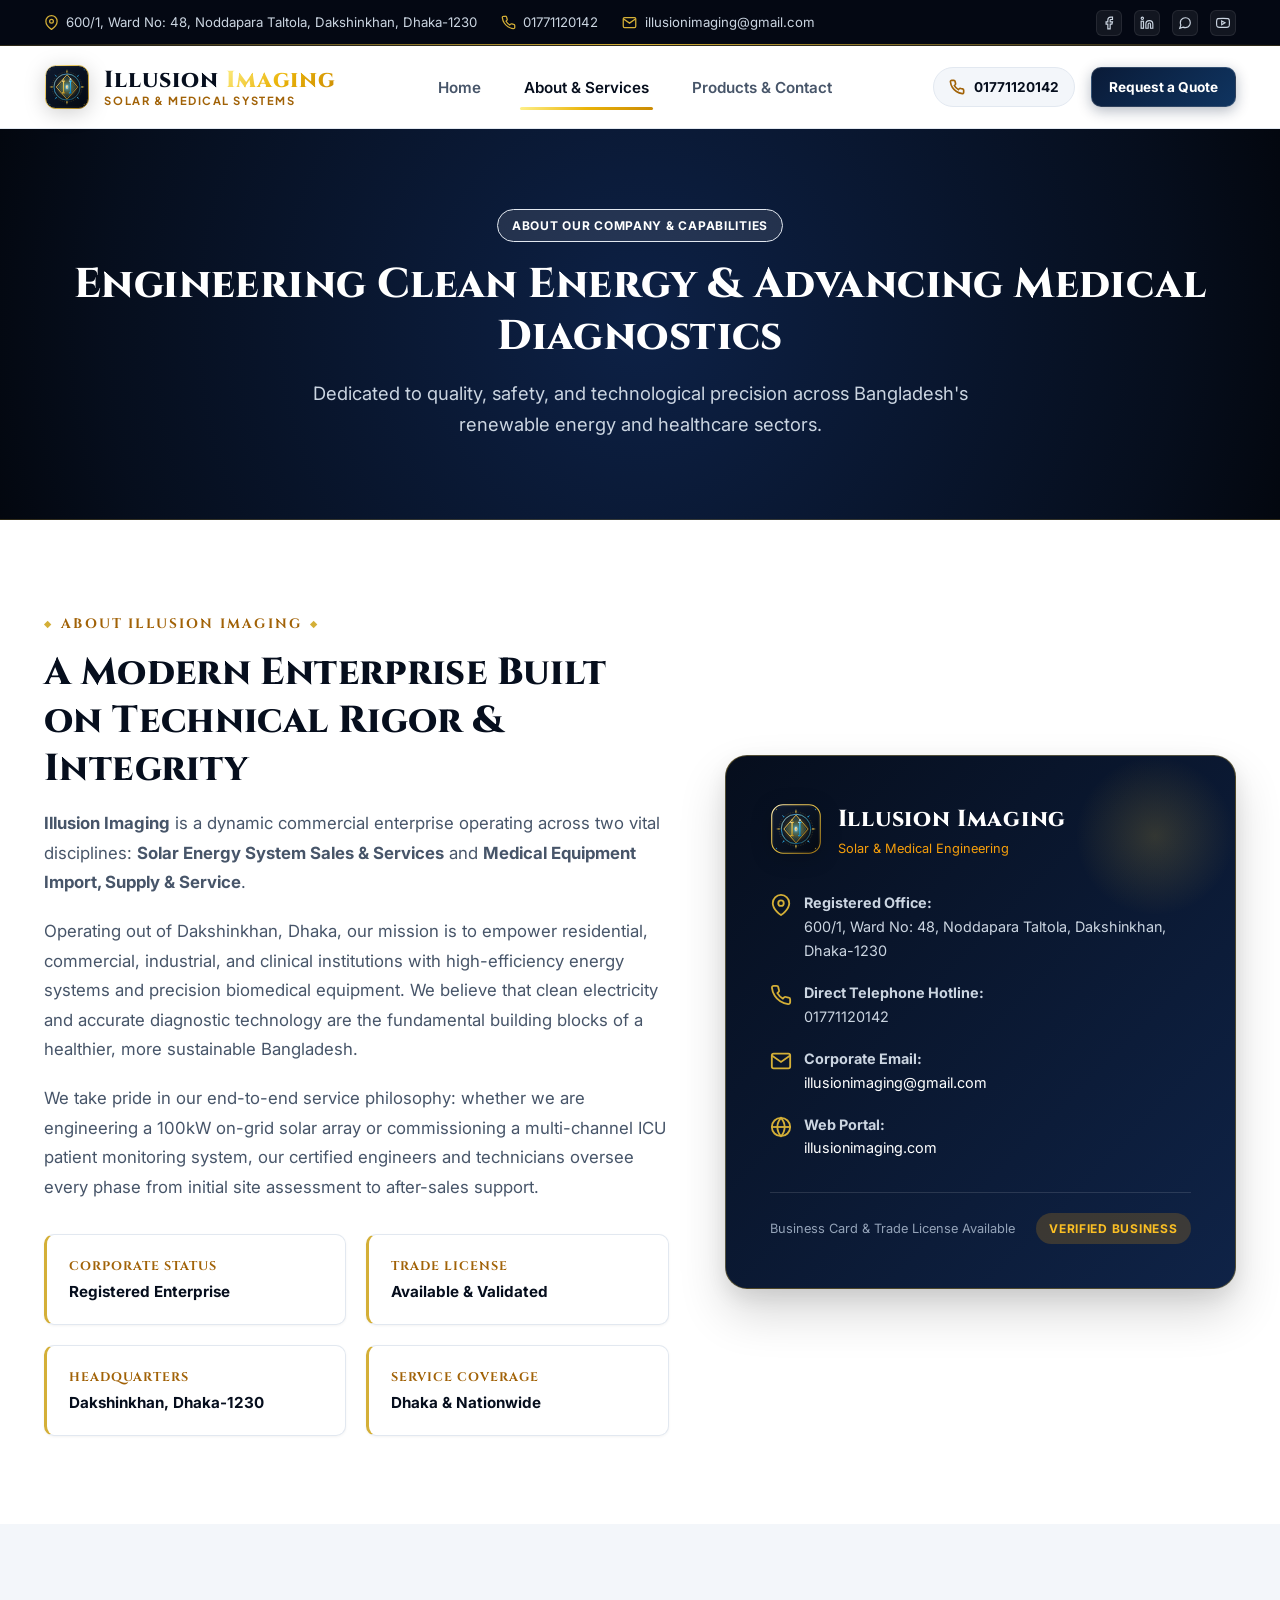
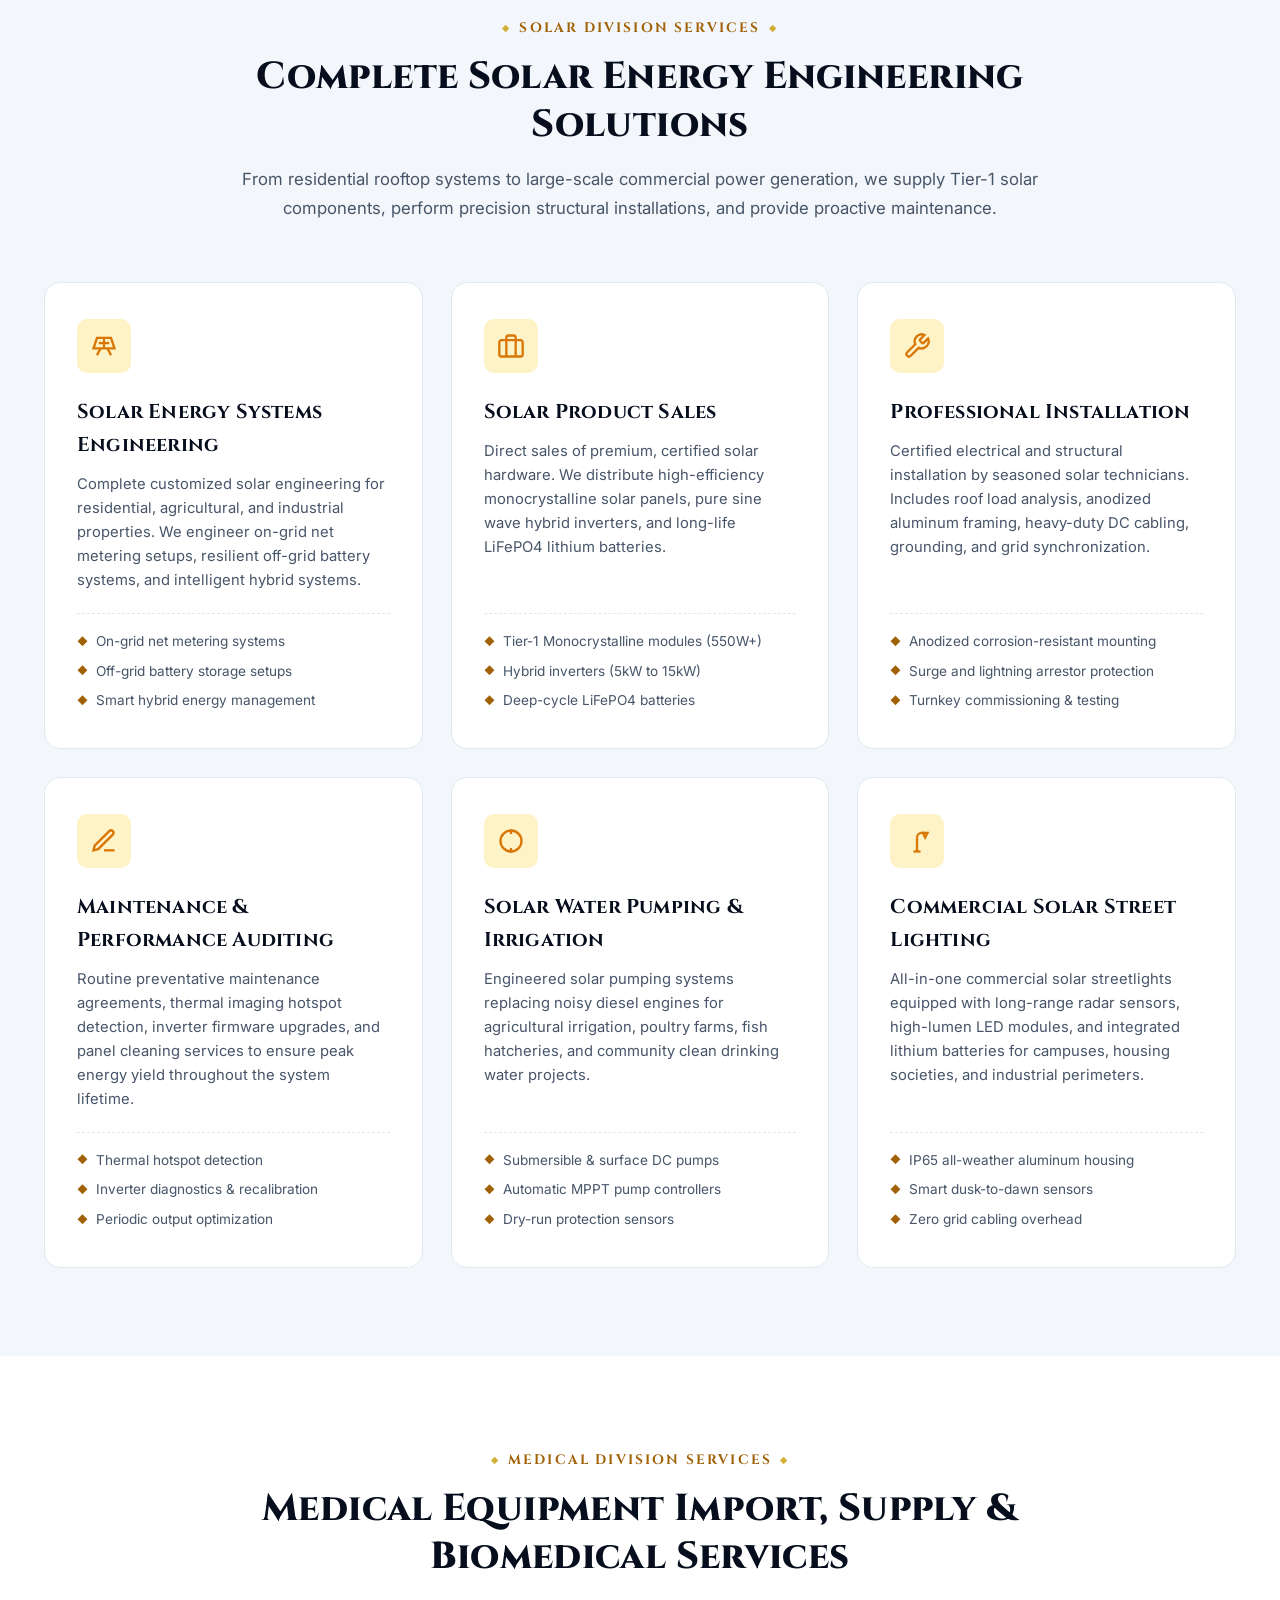
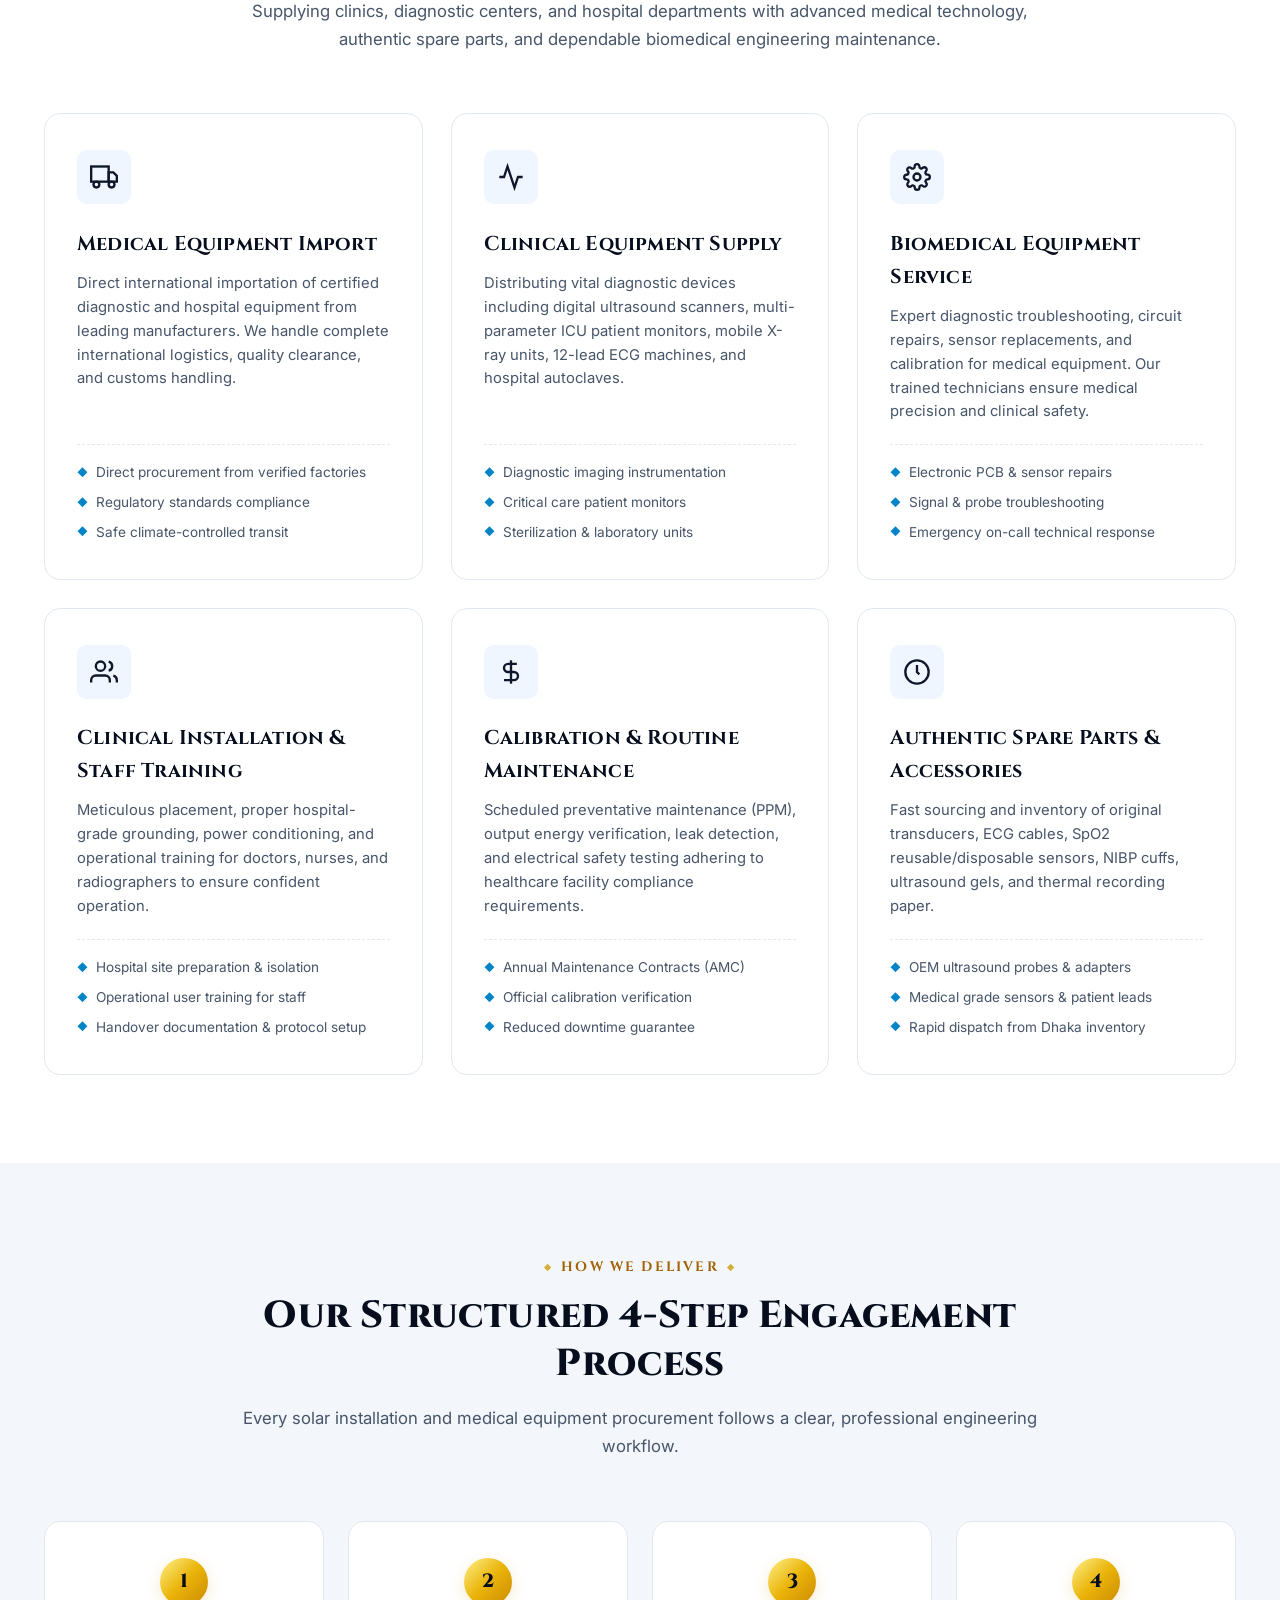
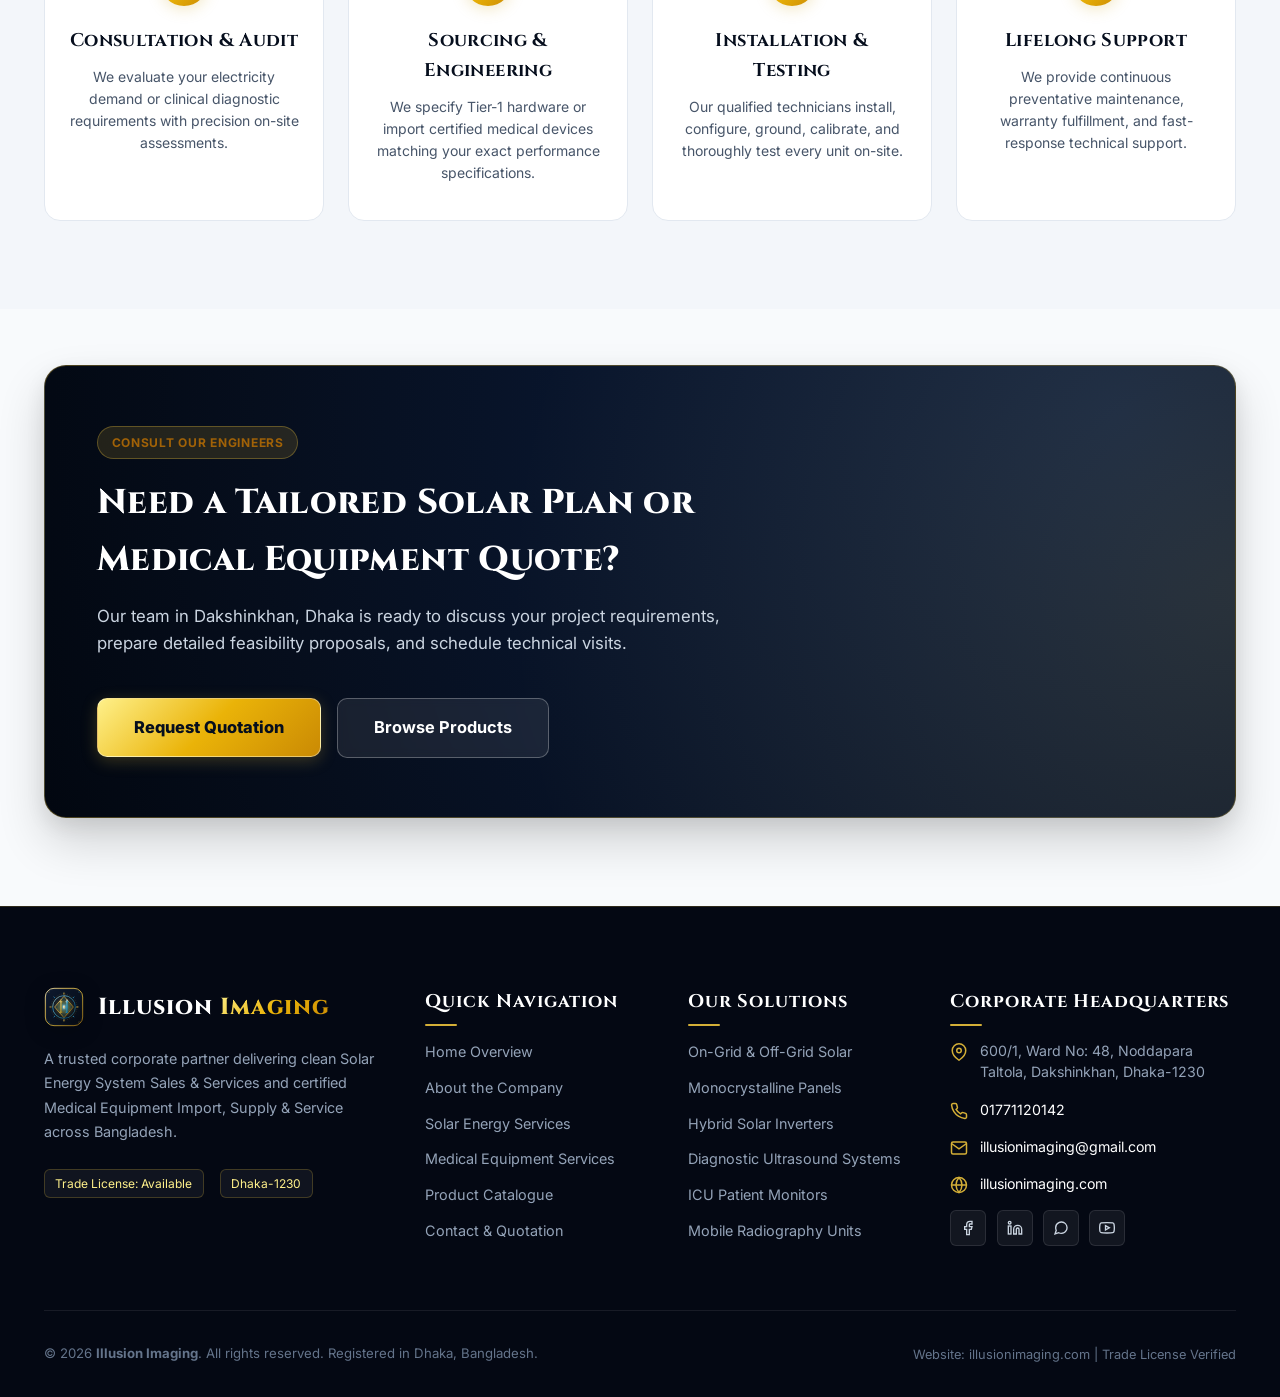
==== commit 3db7e634: "v1" ====
--- a/about-services.html
+++ b/about-services.html
@@ -11,6 +11,11 @@
   <link rel="preconnect" href="https://fonts.googleapis.com">
   <link rel="preconnect" href="https://fonts.gstatic.com" crossorigin>
   <link href="https://fonts.googleapis.com/css2?family=Cinzel:wght@600;700;800;900&family=Inter:wght@400;500;600;700&family=Plus+Jakarta+Sans:wght@600;700;800&display=swap" rel="stylesheet">
+  
+  <!-- Favicon / Brand Icon -->
+  <link rel="icon" type="image/svg+xml" href="images/favicon.svg">
+  <link rel="shortcut icon" href="favicon.svg">
+  <link rel="apple-touch-icon" href="images/favicon.svg">
   
   <!-- Custom Stylesheet -->
   <link rel="stylesheet" href="css/style.css">
@@ -57,12 +62,7 @@
     <div class="container nav-container">
       <a href="index.html" class="brand-logo" aria-label="Illusion Imaging Home">
         <div class="logo-symbol">
-          <svg width="28" height="28" viewBox="0 0 24 24" fill="none" stroke="#ffffff" stroke-width="2">
-            <circle cx="12" cy="12" r="4"/>
-            <path d="M12 2v2"/><path d="M12 20v2"/>
-            <path d="m4.93 4.93 1.41 1.41"/><path d="m17.66 17.66 1.41 1.41"/>
-            <path d="M2 12h2"/><path d="M20 12h2"/>
-          </svg>
+          <img src="images/logo.svg" alt="Illusion Imaging Logo" width="46" height="46">
         </div>
         <div class="logo-text-group">
           <span class="logo-main-title">Illusion <span>Imaging</span></span>
@@ -102,7 +102,7 @@
       <div class="drawer-header">
         <div class="brand-logo">
           <div class="logo-symbol" style="width: 38px; height: 38px;">
-            <svg width="22" height="22" viewBox="0 0 24 24" fill="none" stroke="#fff" stroke-width="2"><circle cx="12" cy="12" r="4"/><path d="M12 2v2"/><path d="M12 20v2"/></svg>
+            <img src="images/logo.svg" alt="Illusion Imaging Logo" width="38" height="38">
           </div>
           <div class="logo-text-group">
             <span class="logo-main-title" style="font-size: 1.15rem;">Illusion <span>Imaging</span></span>
@@ -184,7 +184,7 @@
         <div class="about-card-display">
           <div class="about-card-logo-row">
             <div class="logo-symbol" style="width: 52px; height: 52px;">
-              <svg width="28" height="28" viewBox="0 0 24 24" fill="none" stroke="#fff" stroke-width="2"><circle cx="12" cy="12" r="4"/><path d="M12 2v2"/><path d="M12 20v2"/><path d="M2 12h2"/><path d="M20 12h2"/></svg>
+              <img src="images/logo.svg" alt="Illusion Imaging Logo" width="52" height="52">
             </div>
             <div>
               <h3 style="font-size: 1.45rem; font-weight: 800; color: #fff; margin: 0;">Illusion Imaging</h3>
@@ -567,7 +567,7 @@
         <div>
           <div class="brand-logo" style="margin-bottom: 1rem;">
             <div class="logo-symbol" style="width: 40px; height: 40px;">
-              <svg width="22" height="22" viewBox="0 0 24 24" fill="none" stroke="#fff" stroke-width="2"><circle cx="12" cy="12" r="4"/><path d="M12 2v2"/><path d="M12 20v2"/></svg>
+              <img src="images/logo.svg" alt="Illusion Imaging Logo" width="40" height="40">
             </div>
             <div class="logo-text-group">
               <span class="logo-main-title" style="color: #fff;">Illusion <span style="color: var(--accent-cyan-light);">Imaging</span></span>
--- a/css/style.css
+++ b/css/style.css
@@ -258,28 +258,28 @@
 }
 
 .logo-symbol {
-  width: 48px;
-  height: 48px;
-  border-radius: var(--radius-md);
-  background: linear-gradient(135deg, #060e1d 0%, #0a1b38 60%, #0f3460 100%);
-  border: 1.5px solid var(--royal-gold-border);
+  width: 46px;
+  height: 46px;
   display: flex;
   align-items: center;
   justify-content: center;
-  box-shadow: 0 4px 14px rgba(0, 0, 0, 0.15), inset 0 0 8px rgba(212, 175, 55, 0.15);
+  flex-shrink: 0;
   position: relative;
-  overflow: hidden;
-}
-
-.logo-symbol::before {
-  content: '';
-  position: absolute;
-  top: -8px;
-  right: -8px;
-  width: 22px;
-  height: 22px;
-  background: radial-gradient(circle, var(--royal-gold) 0%, transparent 70%);
-  border-radius: 50%;
+  transition: transform var(--transition-bounce), filter var(--transition-normal);
+  filter: drop-shadow(0 4px 10px rgba(0, 0, 0, 0.18));
+}
+
+.brand-logo:hover .logo-symbol {
+  transform: scale(1.06) rotate(2deg);
+  filter: drop-shadow(0 6px 16px rgba(212, 175, 55, 0.45));
+}
+
+.logo-symbol img,
+.logo-symbol svg {
+  width: 100%;
+  height: 100%;
+  display: block;
+  object-fit: contain;
 }
 
 .logo-text-group {
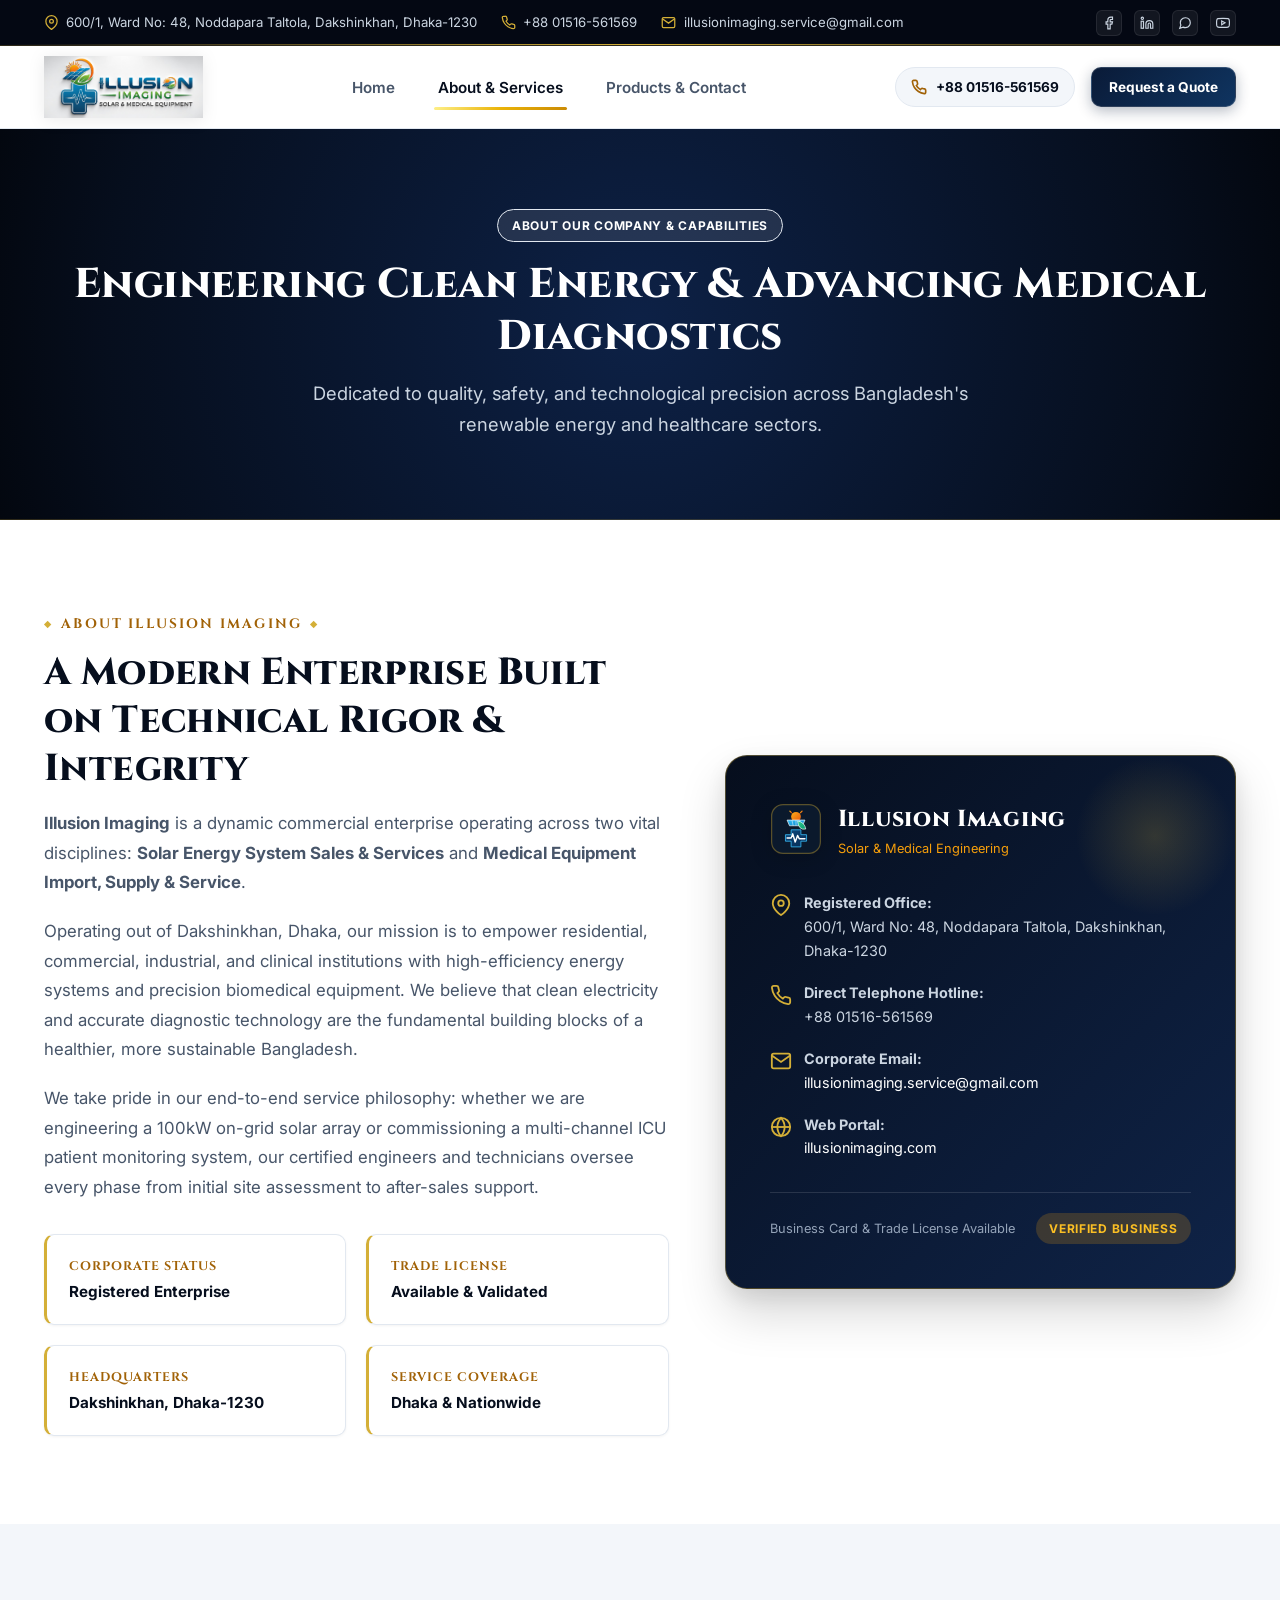
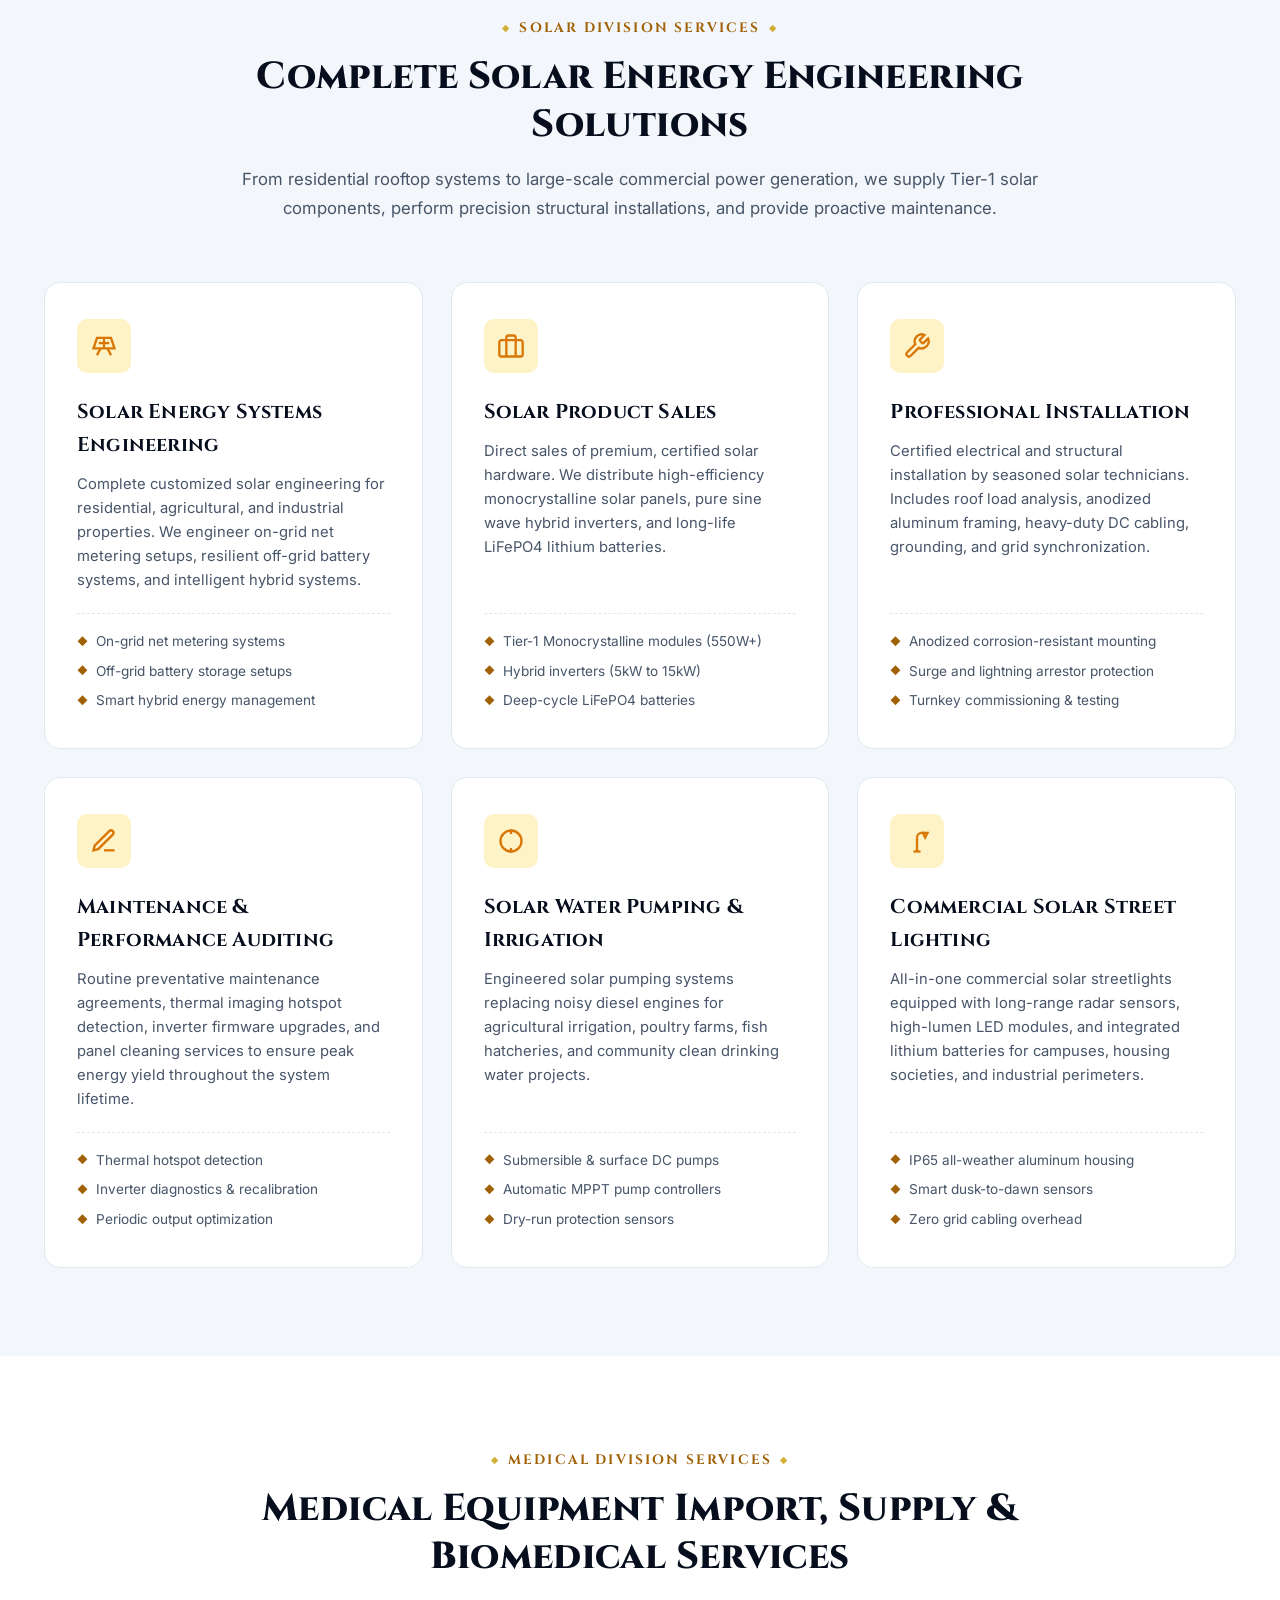
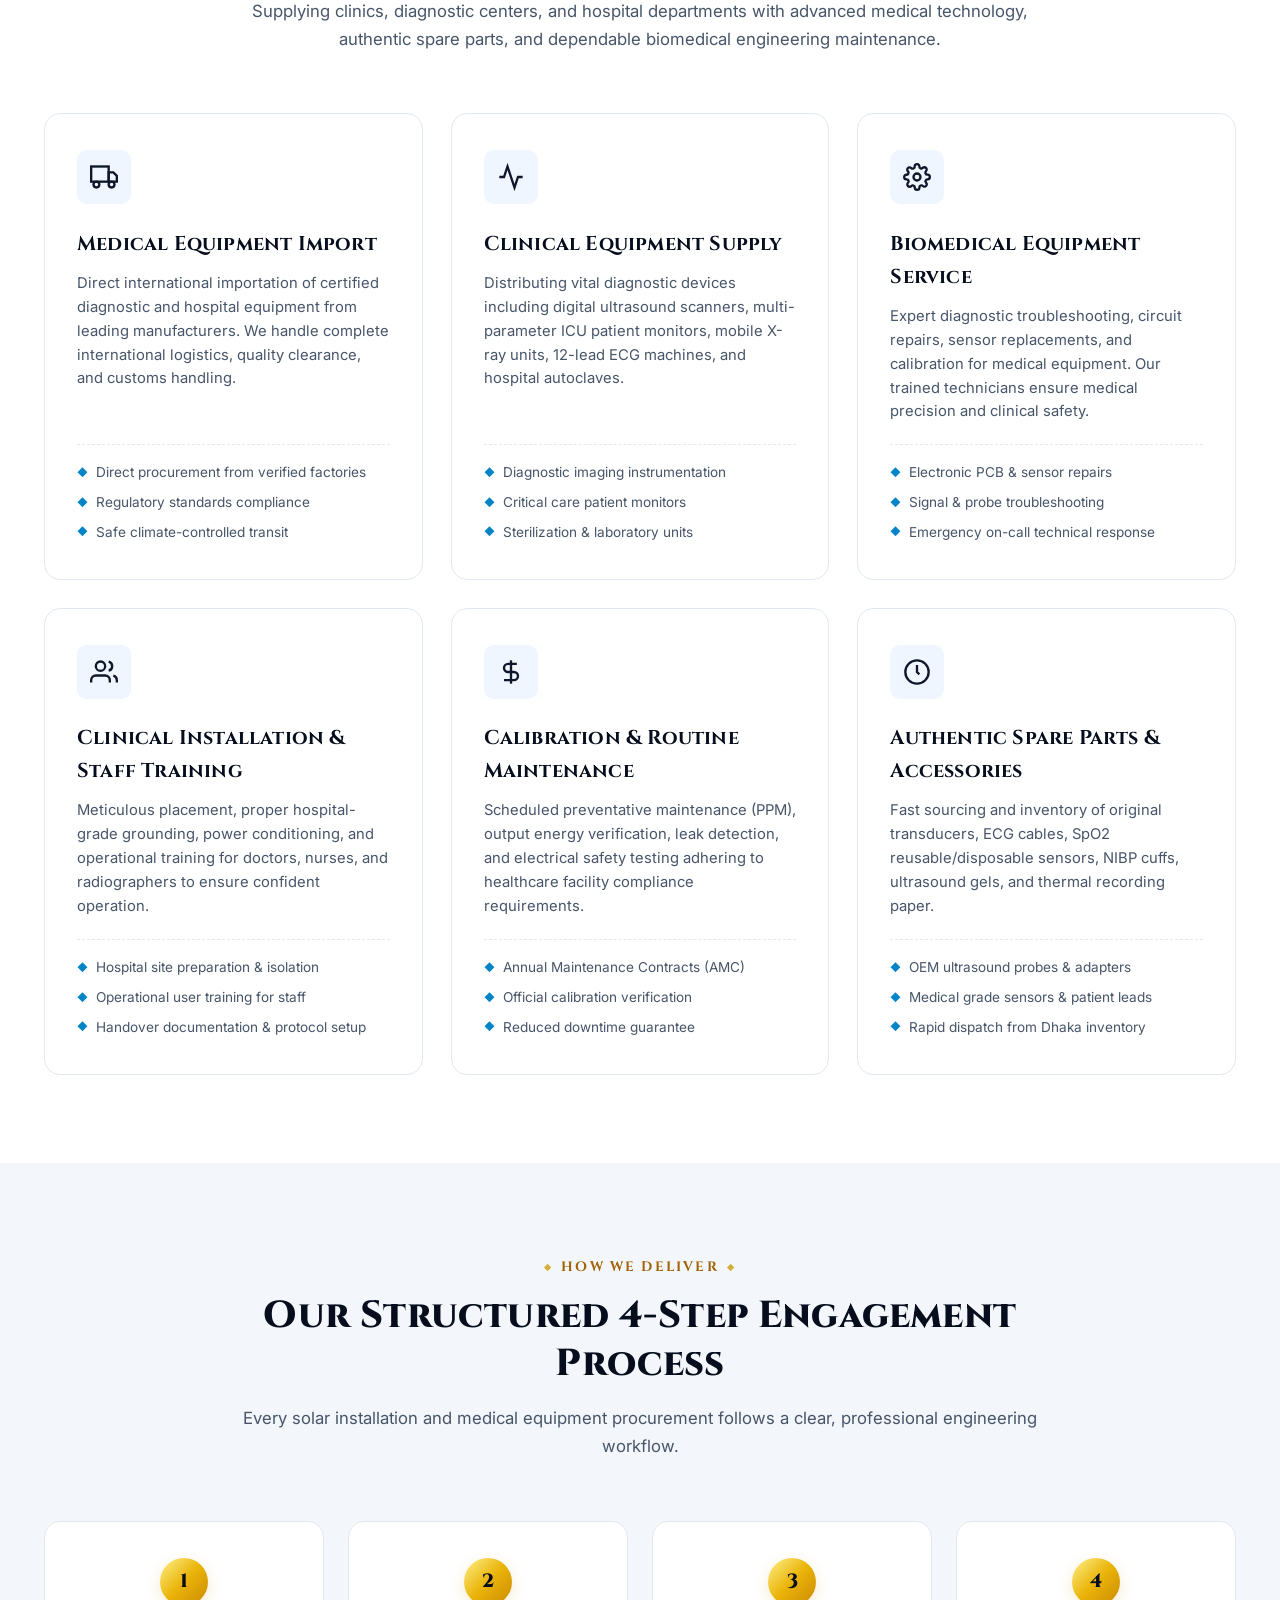
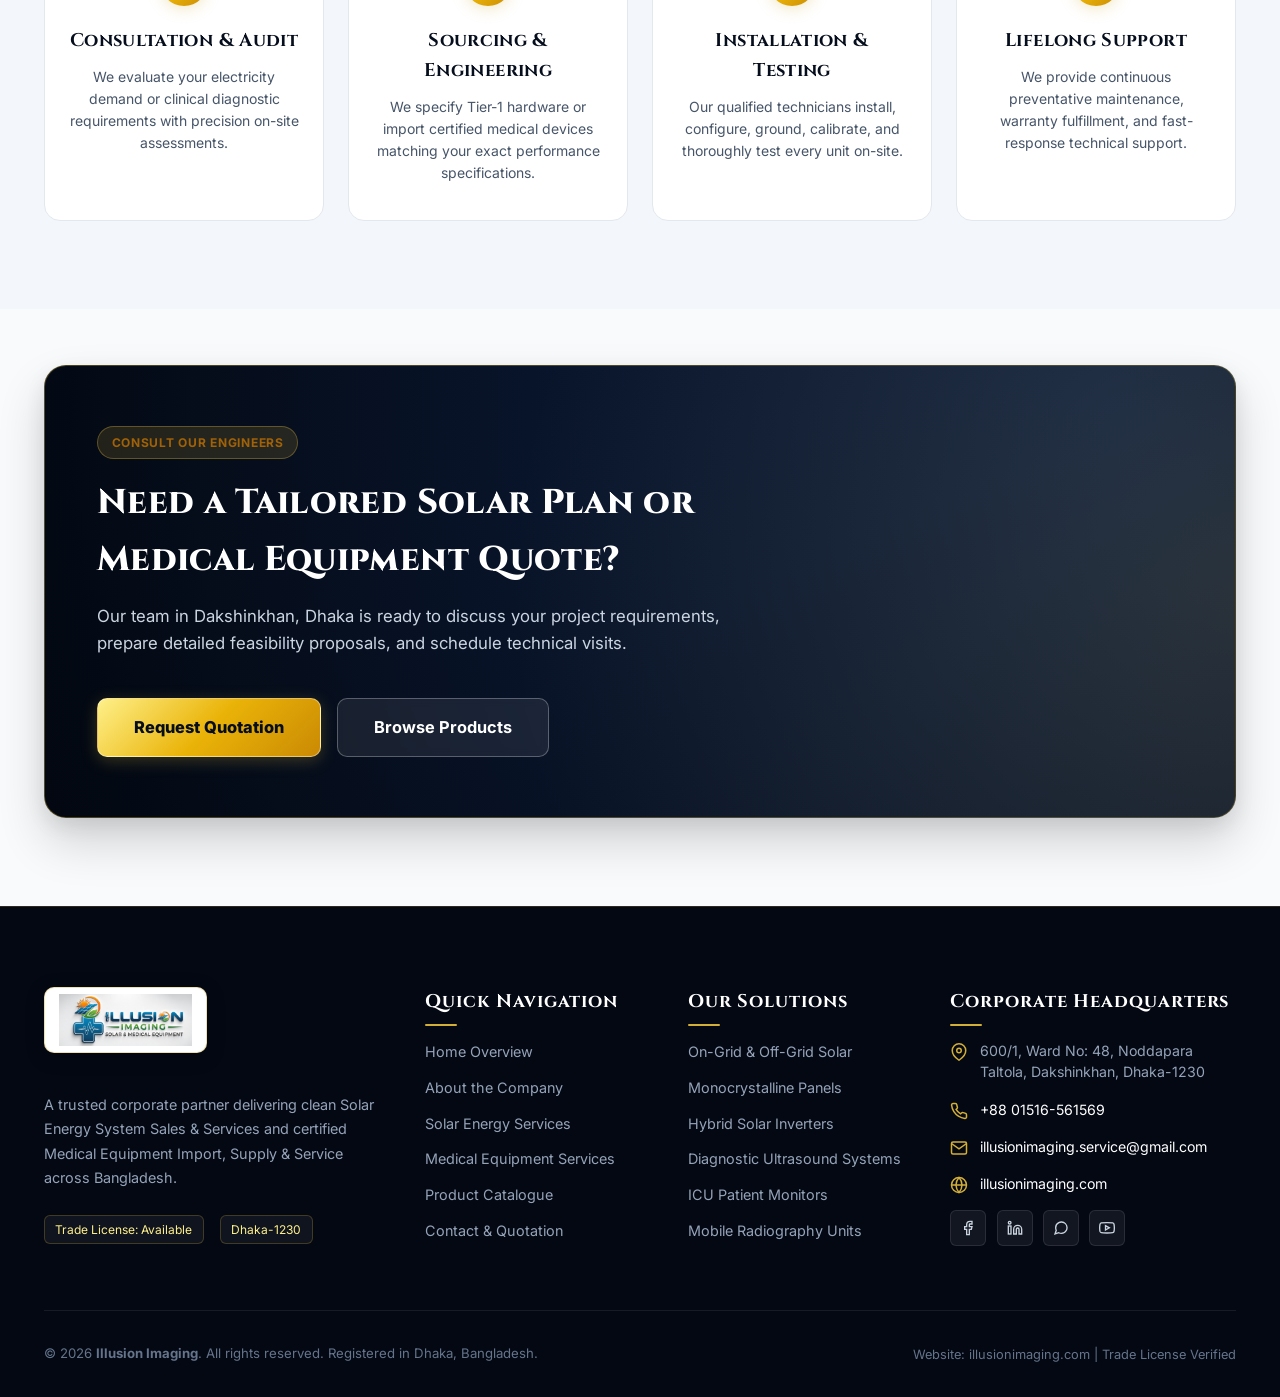
==== commit a1e8db81: "feat: update branding assets, standardize contact information, and introduce global CSS and JS files" ====
--- a/about-services.html
+++ b/about-services.html
@@ -1,4 +1,4 @@
-<!DOCTYPE html>
+﻿<!DOCTYPE html>
 <html lang="en">
 <head>
   <meta charset="UTF-8">
@@ -32,11 +32,11 @@
         </span>
         <span class="top-info-item">
           <svg viewBox="0 0 24 24" fill="none" stroke="currentColor" stroke-width="2"><path d="M22 16.92v3a2 2 0 0 1-2.18 2 19.79 19.79 0 0 1-8.63-3.07 19.5 19.5 0 0 1-6-6 19.79 19.79 0 0 1-3.07-8.67A2 2 0 0 1 4.11 2h3a2 2 0 0 1 2 1.72 12.84 12.84 0 0 0 .7 2.81 2 2 0 0 1-.45 2.11L8.09 9.91a16 16 0 0 0 6 6l1.27-1.27a2 2 0 0 1 2.11-.45 12.84 12.84 0 0 0 2.81.7A2 2 0 0 1 22 16.92z"/></svg>
-          <a href="tel:01771120142">01771120142</a>
+          <a href="tel:+8801516561569">+88 01516-561569</a>
         </span>
         <span class="top-info-item">
           <svg viewBox="0 0 24 24" fill="none" stroke="currentColor" stroke-width="2"><path d="M4 4h16c1.1 0 2 .9 2 2v12c0 1.1-.9 2-2 2H4c-1.1 0-2-.9-2-2V6c0-1.1.9-2 2-2z"/><polyline points="22,6 12,13 2,6"/></svg>
-          <a href="mailto:illusionimaging@gmail.com">illusionimaging@gmail.com</a>
+          <a href="mailto:illusionimaging.service@gmail.com">illusionimaging.service@gmail.com</a>
         </span>
       </div>
 
@@ -47,7 +47,7 @@
         <a href="https://linkedin.com" target="_blank" rel="noopener noreferrer" class="top-social-link" title="LinkedIn" aria-label="LinkedIn">
           <svg width="14" height="14" viewBox="0 0 24 24" fill="none" stroke="currentColor" stroke-width="2"><path d="M16 8a6 6 0 0 1 6 6v7h-4v-7a2 2 0 0 0-2-2 2 2 0 0 0-2 2v7h-4v-7a6 6 0 0 1 6-6z"/><rect x="2" y="9" width="4" height="12"/><circle cx="4" cy="4" r="2"/></svg>
         </a>
-        <a href="https://wa.me/8801771120142" target="_blank" rel="noopener noreferrer" class="top-social-link" title="WhatsApp" aria-label="WhatsApp">
+        <a href="https://wa.me/8801516561569" target="_blank" rel="noopener noreferrer" class="top-social-link" title="WhatsApp" aria-label="WhatsApp">
           <svg width="14" height="14" viewBox="0 0 24 24" fill="none" stroke="currentColor" stroke-width="2"><path d="M21 11.5a8.38 8.38 0 0 1-.9 3.8 8.5 8.5 0 0 1-7.6 4.7 8.38 8.38 0 0 1-3.8-.9L3 21l1.9-5.7a8.38 8.38 0 0 1-.9-3.8 8.5 8.5 0 0 1 4.7-7.6 8.38 8.38 0 0 1 3.8-.9h.5a8.48 8.48 0 0 1 8 8v.5z"/></svg>
         </a>
         <a href="https://youtube.com" target="_blank" rel="noopener noreferrer" class="top-social-link" title="YouTube" aria-label="YouTube">
@@ -57,31 +57,25 @@
     </div>
   </div>
 
-  <!-- Header -->
+  <!-- Main Navigation Header -->
   <header class="site-header">
     <div class="container nav-container">
       <a href="index.html" class="brand-logo" aria-label="Illusion Imaging Home">
-        <div class="logo-symbol">
-          <img src="images/logo.svg" alt="Illusion Imaging Logo" width="46" height="46">
-        </div>
-        <div class="logo-text-group">
-          <span class="logo-main-title">Illusion <span>Imaging</span></span>
-          <span class="logo-subtitle">Solar & Medical Systems</span>
-        </div>
+        <img src="images/official-logo.png" alt="Illusion Imaging - Solar &amp; Medical Equipment" class="header-brand-img">
       </a>
 
       <!-- Desktop Navigation Menu -->
       <nav class="nav-menu">
         <a href="index.html" class="nav-link">Home</a>
-        <a href="about-services.html" class="nav-link active">About & Services</a>
-        <a href="products-contact.html" class="nav-link">Products & Contact</a>
+        <a href="about-services.html" class="nav-link active">About &amp; Services</a>
+        <a href="products-contact.html" class="nav-link">Products &amp; Contact</a>
       </nav>
 
       <!-- Actions -->
       <div class="nav-actions">
-        <a href="tel:01771120142" class="header-phone-pill">
+        <a href="tel:+8801516561569" class="header-phone-pill">
           <svg width="16" height="16" viewBox="0 0 24 24" fill="none" stroke="currentColor" stroke-width="2.5"><path d="M22 16.92v3a2 2 0 0 1-2.18 2 19.79 19.79 0 0 1-8.63-3.07 19.5 19.5 0 0 1-6-6 19.79 19.79 0 0 1-3.07-8.67A2 2 0 0 1 4.11 2h3a2 2 0 0 1 2 1.72 12.84 12.84 0 0 0 .7 2.81 2 2 0 0 1-.45 2.11L8.09 9.91a16 16 0 0 0 6 6l1.27-1.27a2 2 0 0 1 2.11-.45 12.84 12.84 0 0 0 2.81.7A2 2 0 0 1 22 16.92z"/></svg>
-          01771120142
+          +88 01516-561569
         </a>
         <a href="products-contact.html#contact-section" class="btn btn-primary btn-sm">Request a Quote</a>
         <button id="menuToggle" class="menu-toggle" aria-label="Open mobile navigation">
@@ -100,13 +94,8 @@
   <div id="mobileDrawer" class="mobile-drawer">
     <div>
       <div class="drawer-header">
-        <div class="brand-logo">
-          <div class="logo-symbol" style="width: 38px; height: 38px;">
-            <img src="images/logo.svg" alt="Illusion Imaging Logo" width="38" height="38">
-          </div>
-          <div class="logo-text-group">
-            <span class="logo-main-title" style="font-size: 1.15rem;">Illusion <span>Imaging</span></span>
-          </div>
+        <div class="drawer-brand-card">
+          <img src="images/official-logo.png" alt="Illusion Imaging - Solar &amp; Medical Equipment" class="drawer-brand-img">
         </div>
         <button id="drawerClose" class="drawer-close">✕</button>
       </div>
@@ -117,8 +106,8 @@
       </nav>
     </div>
     <div class="drawer-contact">
-      <p><strong>Hotline:</strong> 01771120142</p>
-      <p><strong>Email:</strong> illusionimaging@gmail.com</p>
+      <p><strong>Hotline:</strong> +88 01516-561569</p>
+      <p><strong>Email:</strong> illusionimaging.service@gmail.com</p>
       <p><strong>Location:</strong> Dakshinkhan, Dhaka-1230</p>
       <div style="margin-top: 1.25rem;">
         <a href="products-contact.html#contact-section" class="btn btn-primary" style="width: 100%;">Get a Quick Quote</a>
@@ -205,7 +194,7 @@
               <svg width="22" height="22" viewBox="0 0 24 24" fill="none" stroke="currentColor" stroke-width="2"><path d="M22 16.92v3a2 2 0 0 1-2.18 2 19.79 19.79 0 0 1-8.63-3.07 19.5 19.5 0 0 1-6-6 19.79 19.79 0 0 1-3.07-8.67A2 2 0 0 1 4.11 2h3a2 2 0 0 1 2 1.72 12.84 12.84 0 0 0 .7 2.81 2 2 0 0 1-.45 2.11L8.09 9.91a16 16 0 0 0 6 6l1.27-1.27a2 2 0 0 1 2.11-.45 12.84 12.84 0 0 0 2.81.7A2 2 0 0 1 22 16.92z"/></svg>
               <div>
                 <strong>Direct Telephone Hotline:</strong><br>
-                01771120142
+                +88 01516-561569
               </div>
             </div>
 
@@ -213,7 +202,7 @@
               <svg width="22" height="22" viewBox="0 0 24 24" fill="none" stroke="currentColor" stroke-width="2"><path d="M4 4h16c1.1 0 2 .9 2 2v12c0 1.1-.9 2-2 2H4c-1.1 0-2-.9-2-2V6c0-1.1.9-2 2-2z"/><polyline points="22,6 12,13 2,6"/></svg>
               <div>
                 <strong>Corporate Email:</strong><br>
-                <a href="mailto:illusionimaging@gmail.com" style="color: #fff;">illusionimaging@gmail.com</a>
+                <a href="mailto:illusionimaging.service@gmail.com" style="color: #fff;">illusionimaging.service@gmail.com</a>
               </div>
             </div>
 
@@ -565,13 +554,8 @@
     <div class="container">
       <div class="footer-top-grid">
         <div>
-          <div class="brand-logo" style="margin-bottom: 1rem;">
-            <div class="logo-symbol" style="width: 40px; height: 40px;">
-              <img src="images/logo.svg" alt="Illusion Imaging Logo" width="40" height="40">
-            </div>
-            <div class="logo-text-group">
-              <span class="logo-main-title" style="color: #fff;">Illusion <span style="color: var(--accent-cyan-light);">Imaging</span></span>
-            </div>
+          <div class="footer-brand-card">
+            <img src="images/official-logo.png" alt="Illusion Imaging - Solar &amp; Medical Equipment" class="footer-brand-img">
           </div>
           <p class="footer-col-desc">
             A trusted corporate partner delivering clean Solar Energy System Sales & Services and certified Medical Equipment Import, Supply & Service across Bangladesh.
@@ -615,11 +599,11 @@
             </div>
             <div class="footer-contact-item">
               <svg width="18" height="18" viewBox="0 0 24 24" fill="none" stroke="currentColor" stroke-width="2"><path d="M22 16.92v3a2 2 0 0 1-2.18 2 19.79 19.79 0 0 1-8.63-3.07 19.5 19.5 0 0 1-6-6 19.79 19.79 0 0 1-3.07-8.67A2 2 0 0 1 4.11 2h3a2 2 0 0 1 2 1.72 12.84 12.84 0 0 0 .7 2.81 2 2 0 0 1-.45 2.11L8.09 9.91a16 16 0 0 0 6 6l1.27-1.27a2 2 0 0 1 2.11-.45 12.84 12.84 0 0 0 2.81.7A2 2 0 0 1 22 16.92z"/></svg>
-              <span><a href="tel:01771120142" style="color: #fff;">01771120142</a></span>
+              <span><a href="tel:+8801516561569" style="color: #fff;">+88 01516-561569</a></span>
             </div>
             <div class="footer-contact-item">
               <svg width="18" height="18" viewBox="0 0 24 24" fill="none" stroke="currentColor" stroke-width="2"><path d="M4 4h16c1.1 0 2 .9 2 2v12c0 1.1-.9 2-2 2H4c-1.1 0-2-.9-2-2V6c0-1.1.9-2 2-2z"/><polyline points="22,6 12,13 2,6"/></svg>
-              <span><a href="mailto:illusionimaging@gmail.com" style="color: #fff;">illusionimaging@gmail.com</a></span>
+              <span><a href="mailto:illusionimaging.service@gmail.com" style="color: #fff;">illusionimaging.service@gmail.com</a></span>
             </div>
             <div class="footer-contact-item">
               <svg width="18" height="18" viewBox="0 0 24 24" fill="none" stroke="currentColor" stroke-width="2"><circle cx="12" cy="12" r="10"/><line x1="2" y1="12" x2="22" y2="12"/><path d="M12 2a15.3 15.3 0 0 1 4 10 15.3 15.3 0 0 1-4 10 15.3 15.3 0 0 1-4-10 15.3 15.3 0 0 1 4-10z"/></svg>
@@ -634,7 +618,7 @@
             <a href="https://linkedin.com" target="_blank" rel="noopener noreferrer" class="footer-social-btn" title="LinkedIn" aria-label="LinkedIn">
               <svg width="16" height="16" viewBox="0 0 24 24" fill="none" stroke="currentColor" stroke-width="2"><path d="M16 8a6 6 0 0 1 6 6v7h-4v-7a2 2 0 0 0-2-2 2 2 0 0 0-2 2v7h-4v-7a6 6 0 0 1 6-6z"/><rect x="2" y="9" width="4" height="12"/><circle cx="4" cy="4" r="2"/></svg>
             </a>
-            <a href="https://wa.me/8801771120142" target="_blank" rel="noopener noreferrer" class="footer-social-btn" title="WhatsApp" aria-label="WhatsApp">
+            <a href="https://wa.me/8801516561569" target="_blank" rel="noopener noreferrer" class="footer-social-btn" title="WhatsApp" aria-label="WhatsApp">
               <svg width="16" height="16" viewBox="0 0 24 24" fill="none" stroke="currentColor" stroke-width="2"><path d="M21 11.5a8.38 8.38 0 0 1-.9 3.8 8.5 8.5 0 0 1-7.6 4.7 8.38 8.38 0 0 1-3.8-.9L3 21l1.9-5.7a8.38 8.38 0 0 1-.9-3.8 8.5 8.5 0 0 1 4.7-7.6 8.38 8.38 0 0 1 3.8-.9h.5a8.48 8.48 0 0 1 8 8v.5z"/></svg>
             </a>
             <a href="https://youtube.com" target="_blank" rel="noopener noreferrer" class="footer-social-btn" title="YouTube" aria-label="YouTube">
@@ -658,3 +642,4 @@
   <script src="js/main.js"></script>
 </body>
 </html>
+
--- a/css/style.css
+++ b/css/style.css
@@ -255,6 +255,58 @@
   display: flex;
   align-items: center;
   gap: 0.9rem;
+  text-decoration: none;
+}
+
+.header-brand-img {
+  height: 62px;
+  width: auto;
+  max-width: 250px;
+  object-fit: contain;
+  display: block;
+  transition: transform var(--transition-normal);
+  filter: drop-shadow(0 2px 8px rgba(0, 0, 0, 0.08));
+}
+
+.brand-logo:hover .header-brand-img {
+  transform: scale(1.03);
+}
+
+.footer-brand-card {
+  background: #ffffff;
+  padding: 6px 14px;
+  border-radius: var(--radius-md);
+  display: inline-flex;
+  align-items: center;
+  margin-bottom: 1.25rem;
+  box-shadow: 0 4px 18px rgba(0, 0, 0, 0.28);
+  border: 1px solid rgba(212, 175, 55, 0.4);
+}
+
+.footer-brand-img {
+  height: 52px;
+  width: auto;
+  max-width: 240px;
+  object-fit: contain;
+  display: block;
+}
+
+.drawer-brand-card {
+  background: #ffffff;
+  padding: 5px 12px;
+  border-radius: var(--radius-md);
+  display: inline-flex;
+  align-items: center;
+  box-shadow: 0 4px 15px rgba(0, 0, 0, 0.25);
+  border: 1px solid rgba(212, 175, 55, 0.35);
+}
+
+.drawer-brand-img {
+  height: 44px;
+  width: auto;
+  max-width: 200px;
+  object-fit: contain;
+  display: block;
 }
 
 .logo-symbol {
@@ -665,9 +717,35 @@
   position: relative;
   background: radial-gradient(circle at 80% 20%, #0d2146 0%, #060e1d 55%, #020710 100%);
   color: #fff;
-  padding: 5.5rem 0 6.5rem;
+  padding: 3.25rem 0 4.5rem;
   overflow: hidden;
   border-bottom: 1px solid rgba(212, 175, 55, 0.2);
+}
+
+/* --- Hero Banner Only Section --- */
+.hero-section.hero-banner-only {
+  padding: 0;
+  background: #040d1e;
+  border-bottom: 2px solid rgba(212, 175, 55, 0.25);
+  box-shadow: 0 10px 30px rgba(0, 0, 0, 0.35);
+}
+
+.hero-banner-container {
+  width: 100%;
+  max-width: 100%;
+  margin: 0 auto;
+  line-height: 0;
+  display: flex;
+  justify-content: center;
+  align-items: center;
+  background: #040d1e;
+}
+
+.hero-banner-image {
+  width: 100%;
+  max-width: 100%;
+  height: auto;
+  display: block;
 }
 
 .hero-bg-shapes {
@@ -818,28 +896,452 @@
   display: flex;
   justify-content: space-between;
   align-items: center;
+  gap: 0.75rem;
   margin-bottom: 1.5rem;
   padding-bottom: 1rem;
   border-bottom: 1px solid rgba(255, 255, 255, 0.08);
 }
 
+.hero-top-intro {
+  max-width: 960px;
+  margin: 0 auto 1.85rem;
+}
+
+.hero-headline-centered {
+  font-size: 2.35rem;
+  line-height: 1.25;
+  margin-inline: auto;
+  margin-bottom: 1.15rem;
+}
+
+.hero-description-centered {
+  margin-inline: auto;
+  font-size: 1.05rem;
+  line-height: 1.65;
+  color: #cbd5e1;
+  max-width: 760px;
+  margin-bottom: 1.65rem;
+}
+
+.hero-cta-centered {
+  justify-content: center;
+  margin-bottom: 0;
+}
+
+/* --- Grand Panoramic Billboard Showcase --- */
+.hero-billboard-showcase {
+  max-width: 1180px;
+  margin: 0 auto;
+  position: relative;
+  z-index: 5;
+}
+
+.hero-billboard-frame {
+  background: rgba(10, 24, 50, 0.85);
+  border: 1px solid rgba(212, 175, 55, 0.4);
+  border-radius: var(--radius-xl);
+  overflow: hidden;
+  box-shadow: 0 25px 65px rgba(0, 0, 0, 0.55), 0 0 45px rgba(212, 175, 55, 0.18);
+  backdrop-filter: blur(16px);
+  -webkit-backdrop-filter: blur(16px);
+  transition: transform var(--transition-normal), box-shadow var(--transition-normal);
+}
+
+.hero-billboard-frame:hover {
+  box-shadow: 0 32px 80px rgba(0, 0, 0, 0.65), 0 0 55px rgba(212, 175, 55, 0.28);
+}
+
+.billboard-top-status {
+  display: flex;
+  align-items: center;
+  justify-content: space-between;
+  padding: 0.85rem 1.4rem;
+  background: rgba(6, 14, 29, 0.9);
+  border-bottom: 1px solid rgba(212, 175, 55, 0.2);
+  gap: 1rem;
+  flex-wrap: wrap;
+}
+
+.status-left {
+  display: flex;
+  align-items: center;
+  gap: 0.5rem;
+}
+
+.window-dot {
+  width: 10px;
+  height: 10px;
+  border-radius: 50%;
+  display: inline-block;
+}
+
+.window-dot.red { background-color: #ef4444; }
+.window-dot.yellow { background-color: #f59e0b; }
+.window-dot.green { background-color: #10b981; }
+
+.billboard-tag {
+  margin-left: 0.5rem;
+  font-family: var(--font-royal);
+  font-size: 0.82rem;
+  font-weight: 700;
+  letter-spacing: 0.08em;
+  color: var(--royal-gold-light);
+  text-transform: uppercase;
+}
+
+.status-right {
+  display: flex;
+  align-items: center;
+  gap: 0.75rem;
+}
+
+.billboard-verified-pill {
+  display: inline-flex;
+  align-items: center;
+  gap: 0.4rem;
+  background: rgba(16, 185, 129, 0.12);
+  color: #34d399;
+  border: 1px solid rgba(16, 185, 129, 0.35);
+  padding: 0.25rem 0.75rem;
+  border-radius: var(--radius-pill);
+  font-size: 0.72rem;
+  font-weight: 700;
+  text-transform: uppercase;
+  letter-spacing: 0.05em;
+}
+
+.billboard-zoom-btn {
+  display: inline-flex;
+  align-items: center;
+  gap: 0.4rem;
+  background: rgba(212, 175, 55, 0.15);
+  color: var(--royal-gold-light);
+  border: 1px solid rgba(212, 175, 55, 0.35);
+  padding: 0.25rem 0.85rem;
+  border-radius: var(--radius-pill);
+  font-size: 0.75rem;
+  font-weight: 700;
+  cursor: pointer;
+  transition: all var(--transition-fast);
+}
+
+.billboard-zoom-btn:hover {
+  background: var(--royal-gold-gradient);
+  color: var(--royal-navy);
+  transform: translateY(-1px);
+}
+
+.billboard-image-wrap {
+  position: relative;
+  cursor: pointer;
+  background: #020710;
+  line-height: 0;
+  overflow: hidden;
+}
+
+.hero-billboard-img {
+  width: 100%;
+  height: auto;
+  display: block;
+  transition: transform var(--transition-slow);
+}
+
+.billboard-image-wrap:hover .hero-billboard-img {
+  transform: scale(1.015);
+}
+
+.billboard-hover-glass {
+  position: absolute;
+  inset: 0;
+  background: rgba(6, 14, 29, 0.55);
+  backdrop-filter: blur(3px);
+  display: flex;
+  align-items: center;
+  justify-content: center;
+  opacity: 0;
+  transition: opacity var(--transition-normal);
+}
+
+.billboard-image-wrap:hover .billboard-hover-glass {
+  opacity: 1;
+}
+
+.hover-glass-content {
+  display: flex;
+  align-items: center;
+  gap: 0.75rem;
+  padding: 0.9rem 1.75rem;
+  background: rgba(6, 14, 29, 0.88);
+  border: 1px solid var(--royal-gold-bright);
+  border-radius: var(--radius-pill);
+  color: var(--royal-gold-light);
+  font-weight: 700;
+  font-size: 0.95rem;
+  box-shadow: 0 10px 30px rgba(0, 0, 0, 0.5), 0 0 20px var(--royal-gold-glow);
+  transform: translateY(8px);
+  transition: transform var(--transition-normal);
+}
+
+.billboard-image-wrap:hover .hover-glass-content {
+  transform: translateY(0);
+}
+
+.billboard-footer-bar {
+  display: flex;
+  align-items: center;
+  justify-content: space-between;
+  gap: 1.5rem;
+  padding: 0.9rem 1.4rem;
+  background: rgba(6, 14, 29, 0.95);
+  border-top: 1px solid rgba(255, 255, 255, 0.08);
+  flex-wrap: wrap;
+}
+
+.billboard-footer-item {
+  display: flex;
+  align-items: center;
+  gap: 0.55rem;
+  font-size: 0.85rem;
+  color: #cbd5e1;
+}
+
+.billboard-footer-item svg {
+  color: var(--royal-gold);
+  flex-shrink: 0;
+}
+
+.billboard-footer-item a {
+  color: #38bdf8;
+  text-decoration: none;
+  font-weight: 600;
+  transition: color var(--transition-fast);
+}
+
+.billboard-footer-item a:hover {
+  color: var(--royal-gold-bright);
+  text-decoration: underline;
+}
+
+/* Highlights Grid Under Banner */
+.hero-highlights-grid {
+  display: grid;
+  grid-template-columns: repeat(3, 1fr);
+  gap: 1.5rem;
+  margin-top: 2rem;
+  padding-top: 0;
+  border-top: none;
+}
+
+.hero-highlight-card {
+  display: flex;
+  align-items: center;
+  gap: 1.15rem;
+  background: rgba(10, 24, 50, 0.65);
+  backdrop-filter: blur(12px);
+  border: 1px solid rgba(212, 175, 55, 0.22);
+  border-radius: var(--radius-lg);
+  padding: 1.2rem 1.4rem;
+  box-shadow: 0 10px 25px rgba(0, 0, 0, 0.25);
+  transition: transform var(--transition-normal), border-color var(--transition-normal);
+}
+
+.hero-highlight-card:hover {
+  transform: translateY(-3px);
+  border-color: rgba(212, 175, 55, 0.5);
+}
+
+.highlight-icon {
+  width: 48px;
+  height: 48px;
+  border-radius: 12px;
+  display: flex;
+  align-items: center;
+  justify-content: center;
+  flex-shrink: 0;
+}
+
+.gold-icon-bg {
+  background: rgba(212, 175, 55, 0.15);
+  color: var(--royal-gold-bright);
+  border: 1px solid rgba(212, 175, 55, 0.3);
+}
+
+/* Lightbox Modal for Banner */
+.banner-lightbox-modal {
+  position: fixed;
+  inset: 0;
+  z-index: 99999;
+  display: flex;
+  align-items: center;
+  justify-content: center;
+  padding: 1.5rem;
+  opacity: 0;
+  pointer-events: none;
+  transition: opacity 0.3s ease;
+}
+
+.banner-lightbox-modal.active {
+  opacity: 1;
+  pointer-events: auto;
+}
+
+.banner-lightbox-backdrop {
+  position: absolute;
+  inset: 0;
+  background: rgba(2, 7, 16, 0.88);
+  backdrop-filter: blur(12px);
+}
+
+.banner-lightbox-container {
+  position: relative;
+  z-index: 2;
+  background: #060e1d;
+  border: 1px solid var(--royal-gold-border);
+  border-radius: var(--radius-xl);
+  max-width: 1280px;
+  width: 100%;
+  max-height: 94vh;
+  display: flex;
+  flex-direction: column;
+  box-shadow: 0 30px 80px rgba(0, 0, 0, 0.85), 0 0 50px rgba(212, 175, 55, 0.25);
+  overflow: hidden;
+  transform: scale(0.95);
+  transition: transform 0.3s cubic-bezier(0.34, 1.56, 0.64, 1);
+}
+
+.banner-lightbox-modal.active .banner-lightbox-container {
+  transform: scale(1);
+}
+
+.banner-lightbox-header {
+  display: flex;
+  align-items: center;
+  justify-content: space-between;
+  padding: 1rem 1.5rem;
+  background: #040813;
+  border-bottom: 1px solid rgba(212, 175, 55, 0.25);
+  color: #fff;
+  gap: 1rem;
+}
+
+.banner-lightbox-title {
+  display: flex;
+  align-items: center;
+  gap: 0.65rem;
+  font-family: var(--font-royal);
+  font-size: 0.95rem;
+  font-weight: 700;
+  color: var(--royal-gold-light);
+  letter-spacing: 0.05em;
+}
+
+.banner-lightbox-actions {
+  display: flex;
+  align-items: center;
+  gap: 0.85rem;
+}
+
+.banner-modal-action-btn {
+  display: inline-flex;
+  align-items: center;
+  gap: 0.4rem;
+  background: rgba(212, 175, 55, 0.15);
+  color: var(--royal-gold-light);
+  border: 1px solid rgba(212, 175, 55, 0.35);
+  padding: 0.35rem 0.85rem;
+  border-radius: var(--radius-pill);
+  font-size: 0.8rem;
+  font-weight: 600;
+  text-decoration: none;
+  transition: all var(--transition-fast);
+}
+
+.banner-modal-action-btn:hover {
+  background: var(--royal-gold-gradient);
+  color: var(--royal-navy);
+}
+
+.banner-lightbox-close {
+  width: 34px;
+  height: 34px;
+  border-radius: 50%;
+  border: 1px solid rgba(255, 255, 255, 0.2);
+  background: rgba(255, 255, 255, 0.08);
+  color: #fff;
+  font-size: 1.1rem;
+  cursor: pointer;
+  display: flex;
+  align-items: center;
+  justify-content: center;
+  transition: all var(--transition-fast);
+}
+
+.banner-lightbox-close:hover {
+  background: #ef4444;
+  border-color: #ef4444;
+  transform: rotate(90deg);
+}
+
+.banner-lightbox-body {
+  padding: 1rem;
+  overflow: auto;
+  display: flex;
+  align-items: center;
+  justify-content: center;
+  background: #020710;
+}
+
+.banner-lightbox-img {
+  max-width: 100%;
+  height: auto;
+  border-radius: var(--radius-md);
+  box-shadow: 0 10px 30px rgba(0, 0, 0, 0.5);
+}
+
+.banner-lightbox-footer {
+  display: flex;
+  align-items: center;
+  justify-content: space-around;
+  padding: 0.85rem 1.5rem;
+  background: #040813;
+  border-top: 1px solid rgba(255, 255, 255, 0.08);
+  font-size: 0.82rem;
+  color: #94a3b8;
+  flex-wrap: wrap;
+  gap: 1rem;
+}
+
+.banner-lightbox-footer a {
+  color: #38bdf8;
+  text-decoration: none;
+}
+
+.banner-lightbox-footer a:hover {
+  text-decoration: underline;
+}
+
 .pillar-title {
   font-family: var(--font-royal);
-  font-size: 0.9rem;
+  font-size: 0.85rem;
   font-weight: 700;
   text-transform: uppercase;
-  letter-spacing: 0.12em;
+  letter-spacing: 0.08em;
   color: var(--royal-gold-light);
+  line-height: 1.25;
 }
 
 .pillar-badge {
-  font-size: 0.75rem;
+  font-size: 0.72rem;
   background: rgba(212, 175, 55, 0.15);
   color: var(--royal-gold-bright);
   border: 1px solid rgba(212, 175, 55, 0.35);
-  padding: 0.25rem 0.7rem;
+  padding: 0.28rem 0.75rem;
   border-radius: var(--radius-pill);
   font-weight: 700;
+  white-space: nowrap;
+  display: inline-flex;
+  align-items: center;
+  flex-shrink: 0;
 }
 
 .dual-pillar-grid {
@@ -1355,23 +1857,39 @@
   right: 1.25rem;
   width: 38px;
   height: 38px;
+  padding: 0;
+  margin: 0;
   border-radius: 50%;
-  background: rgba(6, 14, 29, 0.7);
-  border: 1px solid rgba(255, 255, 255, 0.25);
+  background: rgba(6, 14, 29, 0.75);
+  border: 1.5px solid rgba(255, 255, 255, 0.25);
   backdrop-filter: blur(6px);
   display: flex;
   align-items: center;
   justify-content: center;
   cursor: pointer;
   color: #ffffff;
-  transition: var(--transition-fast);
+  transition: background var(--transition-fast), border-color var(--transition-fast), box-shadow var(--transition-fast);
   z-index: 30;
   box-shadow: 0 4px 12px rgba(0, 0, 0, 0.25);
+  line-height: 1;
+}
+
+.modal-close-btn svg {
+  width: 16px;
+  height: 16px;
+  display: block;
+  stroke: #ffffff;
+  transition: transform 0.3s cubic-bezier(0.4, 0, 0.2, 1);
+  transform-origin: 50% 50%;
 }
 
 .modal-close-btn:hover {
   background: #dc2626;
   border-color: #dc2626;
+  box-shadow: 0 4px 16px rgba(220, 38, 38, 0.45);
+}
+
+.modal-close-btn:hover svg {
   transform: rotate(90deg);
 }
 
@@ -2557,4 +3075,32 @@
   .modal-actions .btn {
     width: 100%;
   }
-}
+  .hero-highlights-grid {
+    grid-template-columns: 1fr;
+    gap: 1rem;
+  }
+  .hero-headline-centered {
+    font-size: 1.75rem;
+  }
+  .billboard-top-status {
+    flex-direction: column;
+    align-items: flex-start;
+    gap: 0.6rem;
+    padding: 0.75rem 1rem;
+  }
+  .billboard-footer-bar {
+    flex-direction: column;
+    align-items: flex-start;
+    gap: 0.6rem;
+    padding: 0.75rem 1rem;
+  }
+  .billboard-footer-item {
+    font-size: 0.8rem;
+  }
+}
+
+@media (max-width: 991px) {
+  .hero-highlights-grid {
+    grid-template-columns: 1fr;
+  }
+}
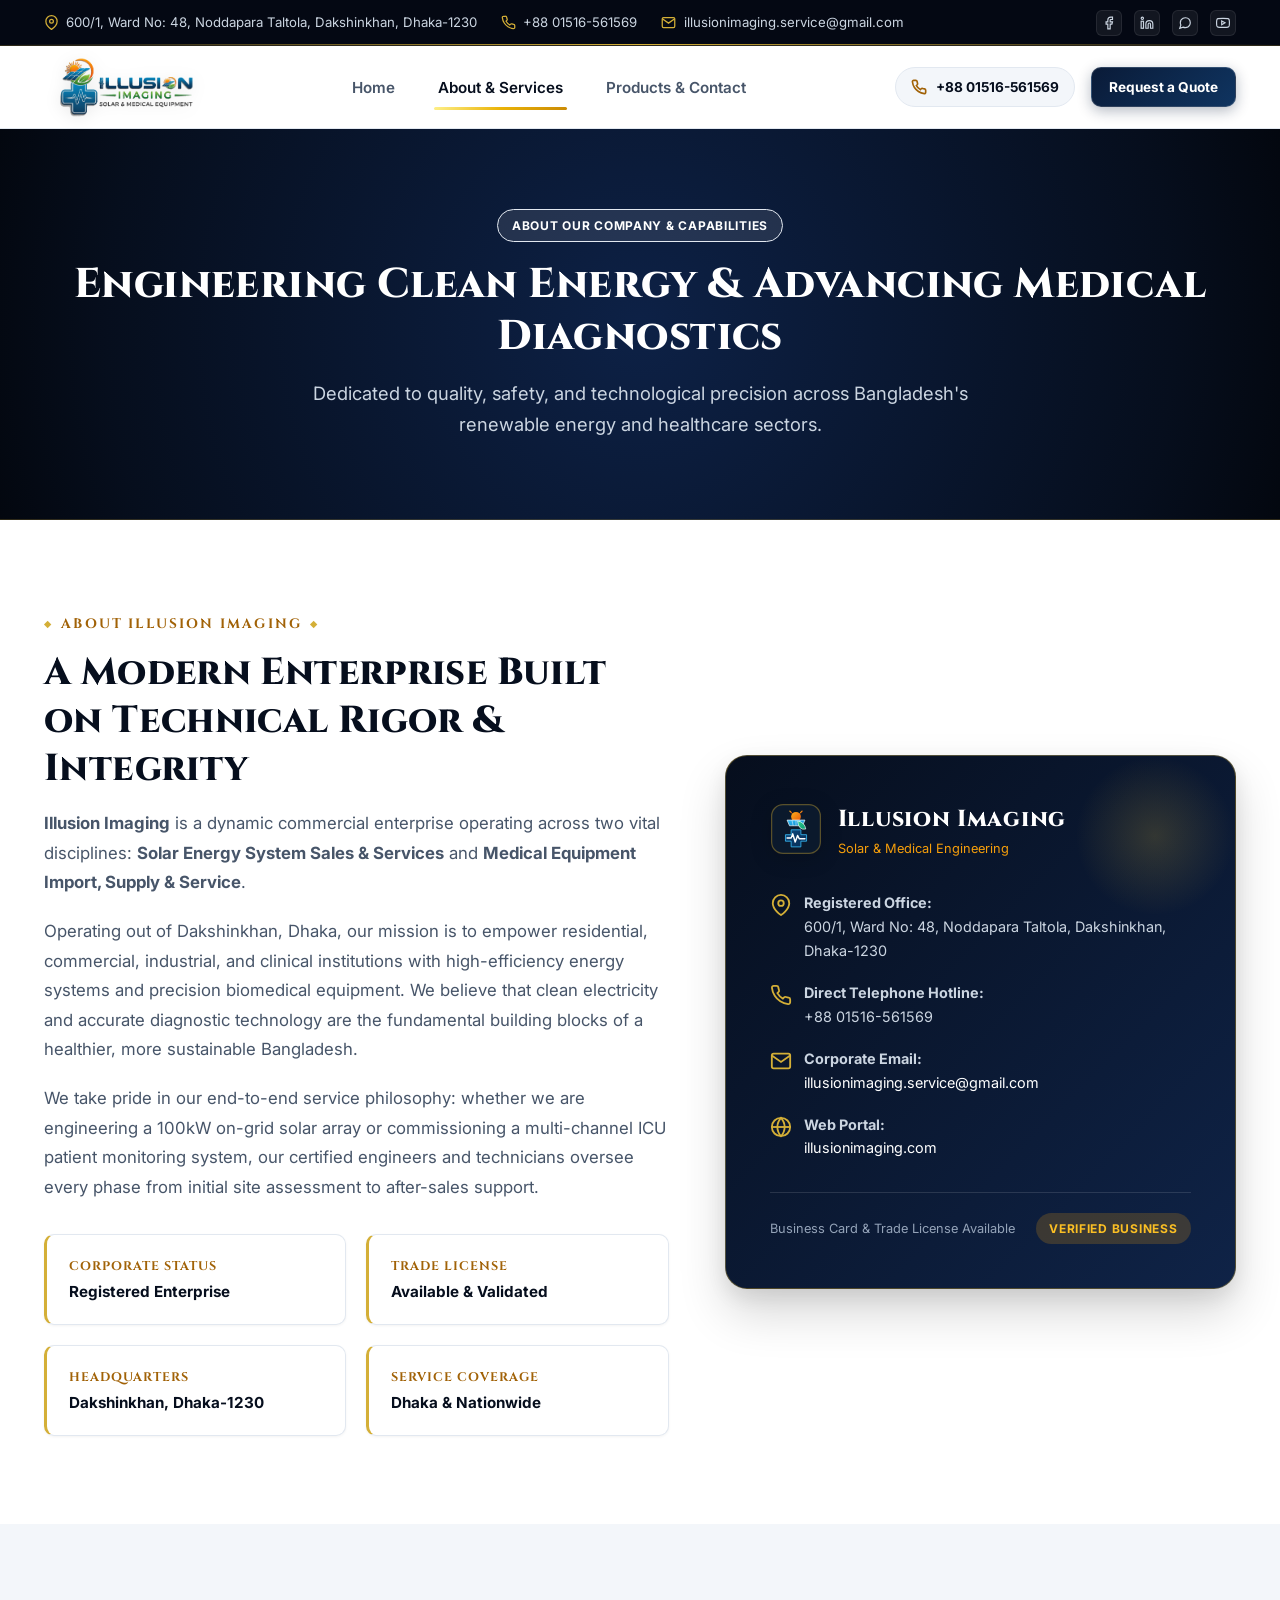
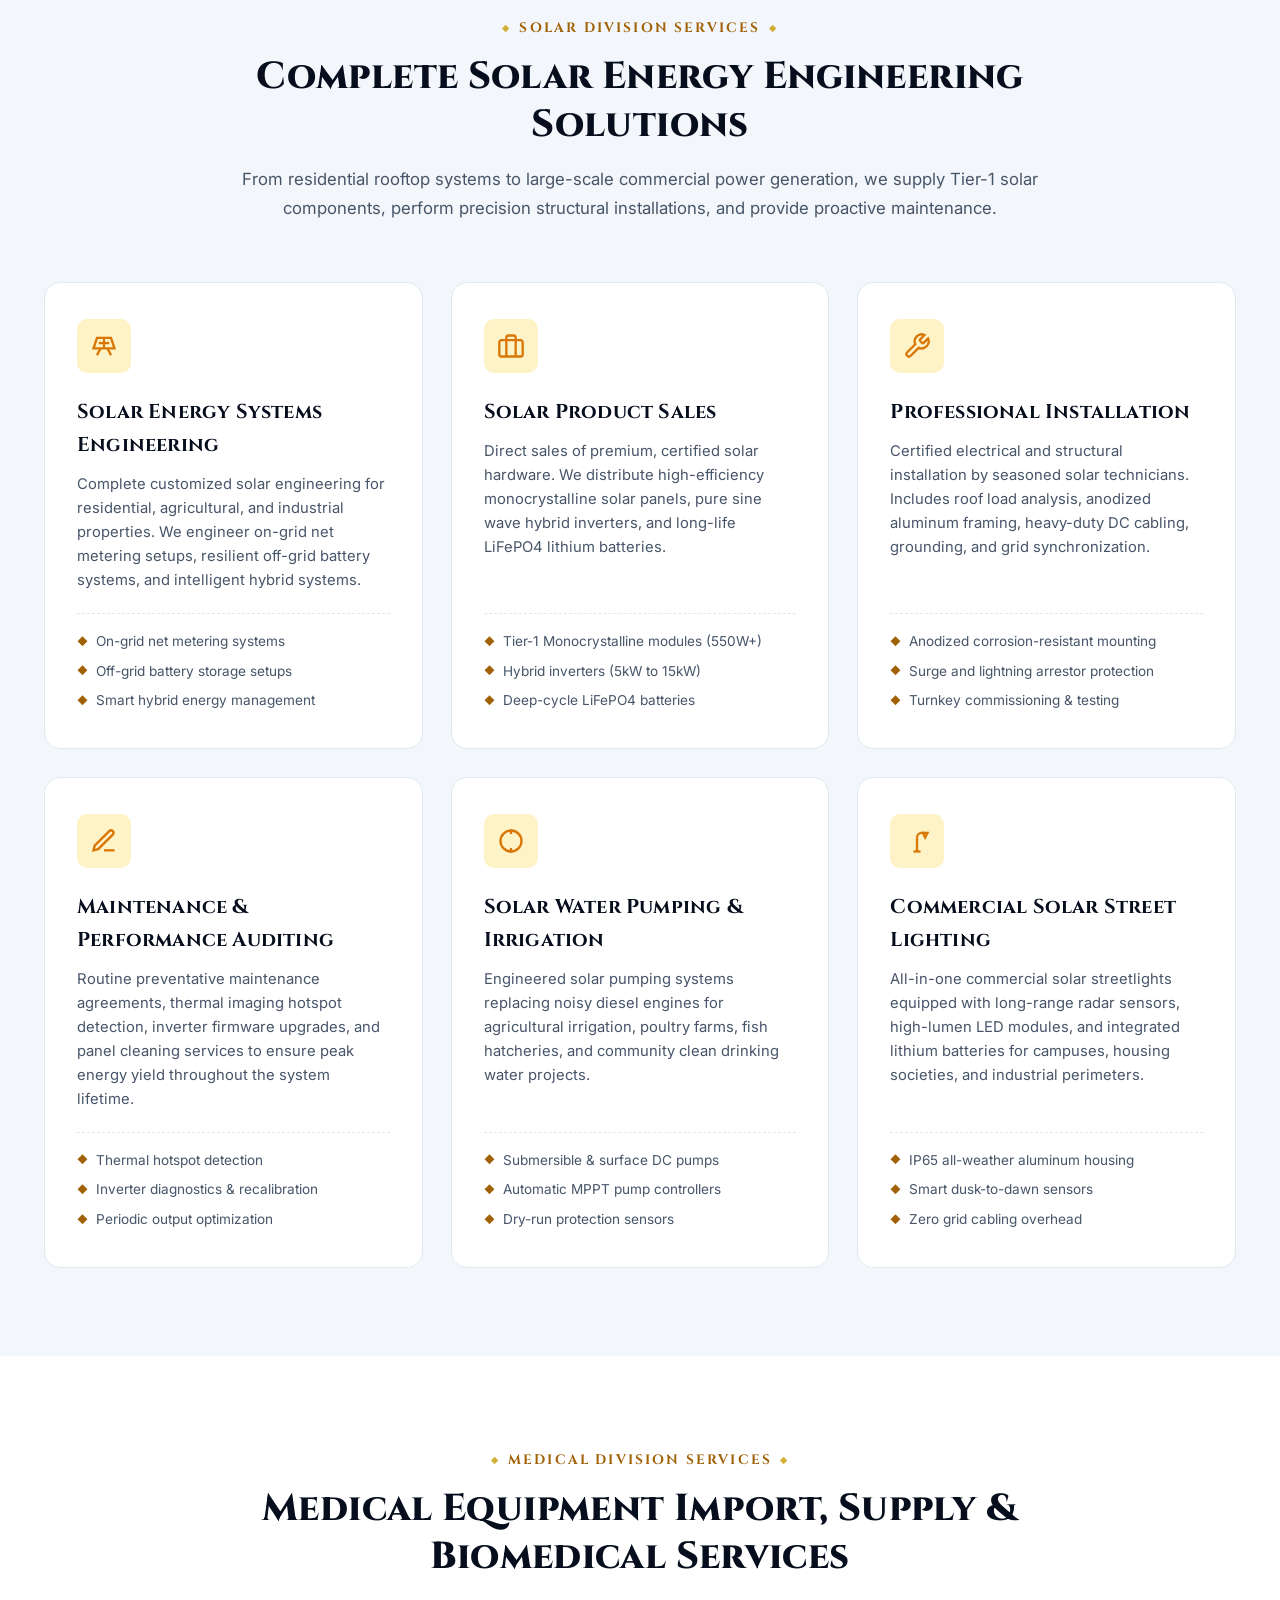
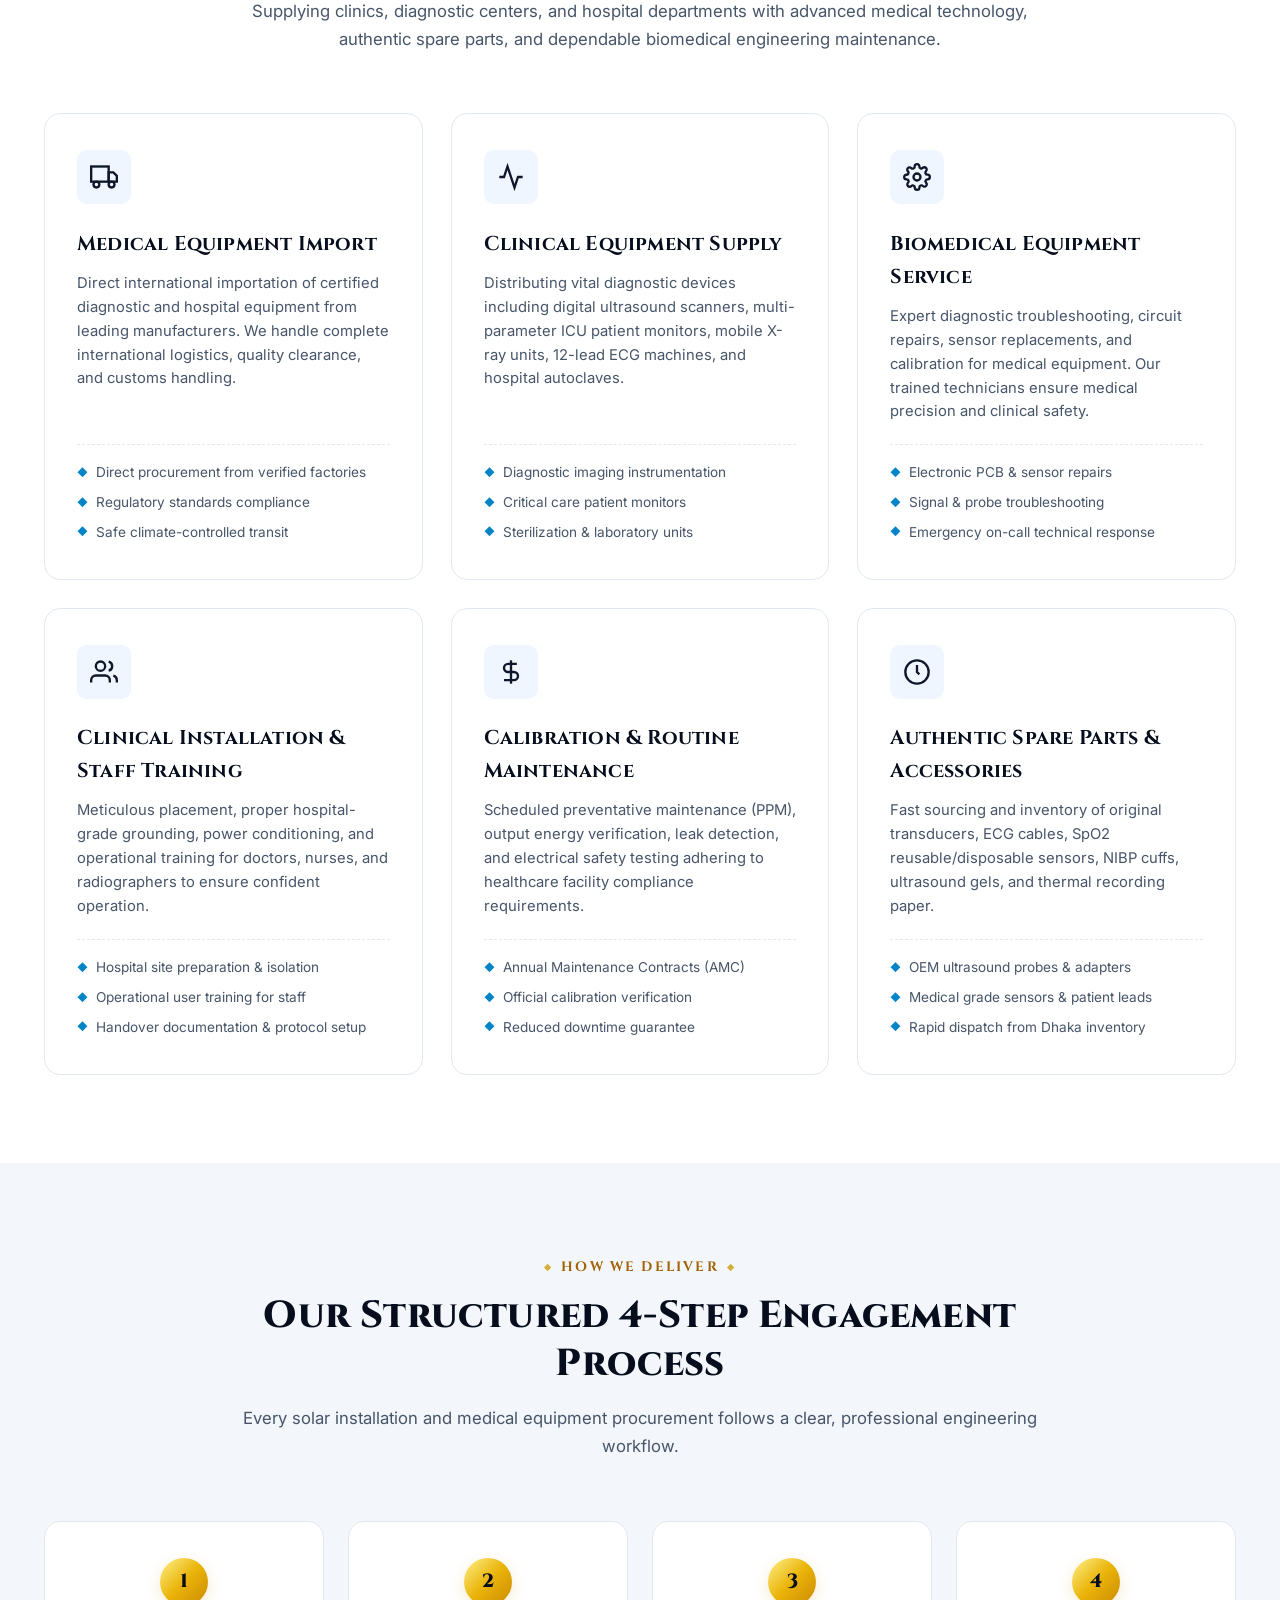
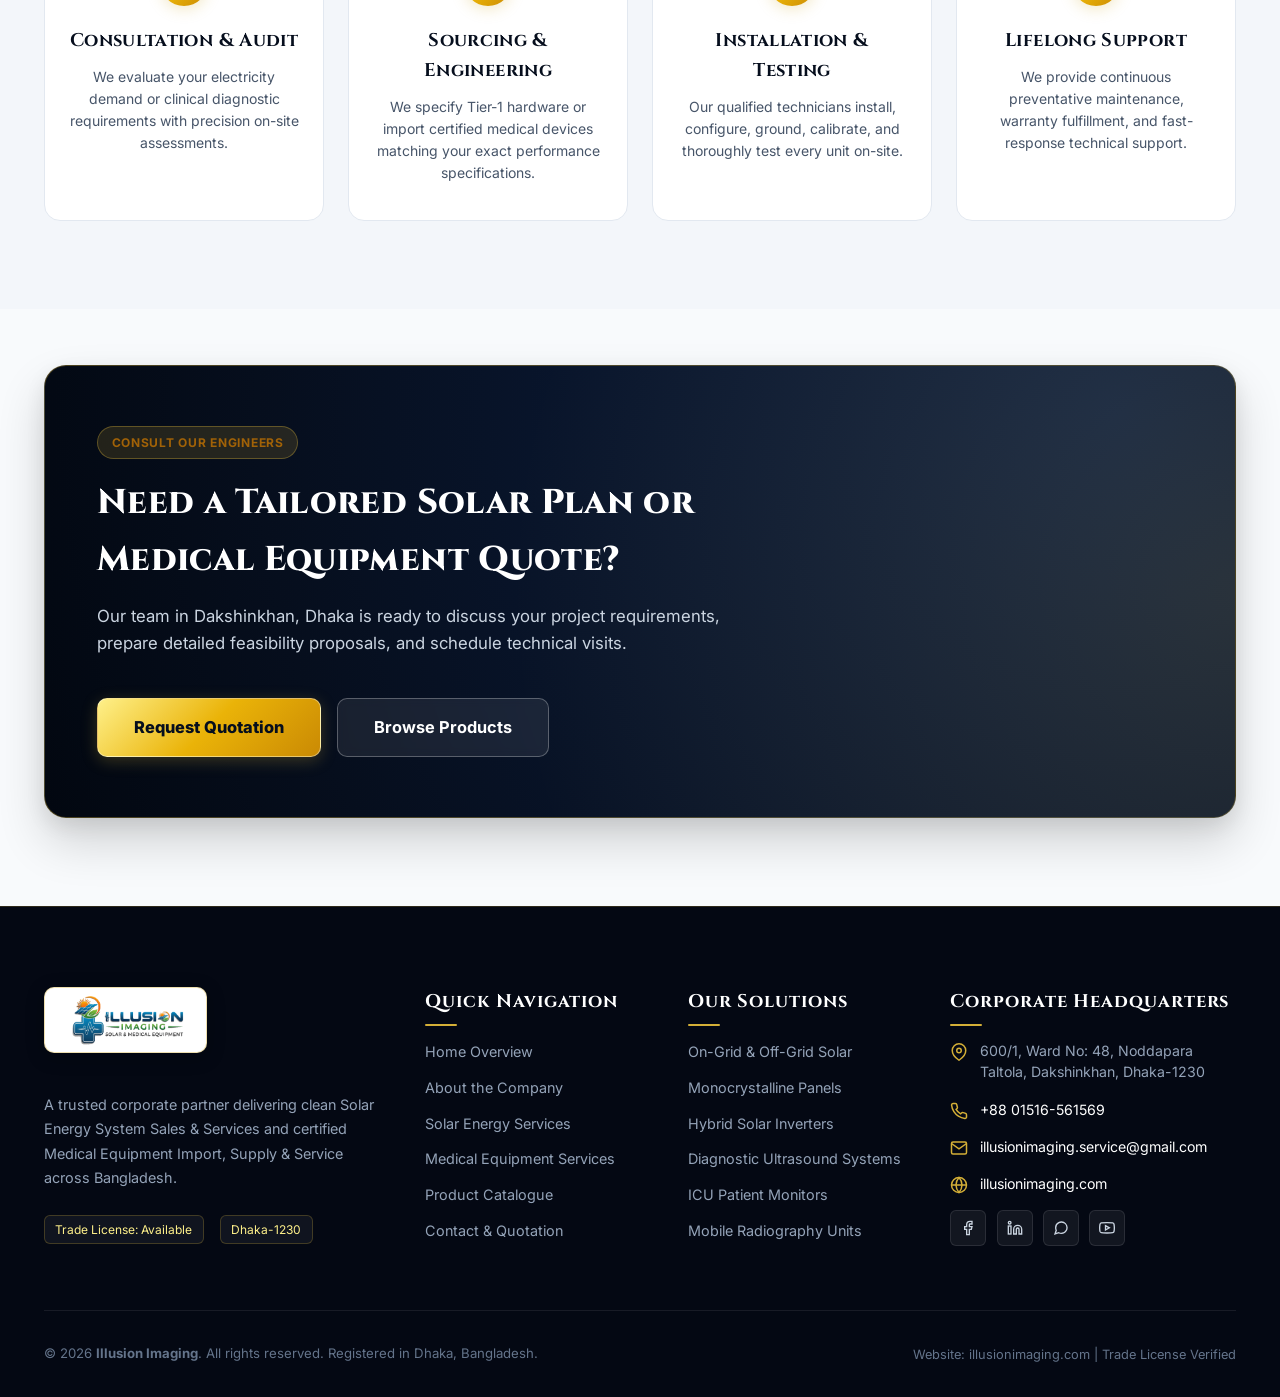
==== commit f719077d: "feat: update site favicons and implement consistent branding links across pages" ====
--- a/about-services.html
+++ b/about-services.html
@@ -1,4 +1,4 @@
-﻿<!DOCTYPE html>
+<!DOCTYPE html>
 <html lang="en">
 <head>
   <meta charset="UTF-8">
@@ -13,9 +13,10 @@
   <link href="https://fonts.googleapis.com/css2?family=Cinzel:wght@600;700;800;900&family=Inter:wght@400;500;600;700&family=Plus+Jakarta+Sans:wght@600;700;800&display=swap" rel="stylesheet">
   
   <!-- Favicon / Brand Icon -->
-  <link rel="icon" type="image/svg+xml" href="images/favicon.svg">
-  <link rel="shortcut icon" href="favicon.svg">
-  <link rel="apple-touch-icon" href="images/favicon.svg">
+  <link rel="icon" type="image/png" sizes="128x128" href="images/favicon.png?v=2">
+  <link rel="shortcut icon" type="image/png" href="images/favicon.png?v=2">
+  <link rel="icon" type="image/svg+xml" href="images/favicon.svg?v=2">
+  <link rel="apple-touch-icon" href="images/favicon.png?v=2">
   
   <!-- Custom Stylesheet -->
   <link rel="stylesheet" href="css/style.css">
--- a/css/style.css
+++ b/css/style.css
@@ -722,30 +722,53 @@
   border-bottom: 1px solid rgba(212, 175, 55, 0.2);
 }
 
-/* --- Hero Banner Only Section --- */
+/* --- Modern Hero Showcase Section --- */
+.hero-section.hero-modern-showcase,
 .hero-section.hero-banner-only {
-  padding: 0;
-  background: #040d1e;
-  border-bottom: 2px solid rgba(212, 175, 55, 0.25);
-  box-shadow: 0 10px 30px rgba(0, 0, 0, 0.35);
-}
-
+  padding: 2.25rem 1.5rem 2.5rem;
+  background: radial-gradient(circle at 50% 20%, #f8fafc 0%, #edf2f7 65%, #e2e8f0 100%);
+  border-bottom: 1px solid var(--border-light);
+  overflow: visible;
+}
+
+.hero-showcase-container,
 .hero-banner-container {
   width: 100%;
-  max-width: 100%;
+  max-width: 1240px;
   margin: 0 auto;
+}
+
+.hero-frame-card {
+  position: relative;
+  width: 100%;
+  border-radius: 24px;
+  overflow: hidden;
+  background: #040d1e;
+  border: 1.5px solid rgba(212, 175, 55, 0.38);
+  box-shadow: 
+    0 25px 60px -15px rgba(6, 14, 29, 0.36),
+    0 12px 28px -6px rgba(0, 0, 0, 0.22),
+    0 0 35px rgba(212, 175, 55, 0.18);
+  transition: transform 0.4s cubic-bezier(0.16, 1, 0.3, 1), box-shadow 0.4s cubic-bezier(0.16, 1, 0.3, 1), border-color 0.4s ease;
   line-height: 0;
-  display: flex;
-  justify-content: center;
-  align-items: center;
-  background: #040d1e;
-}
-
+}
+
+.hero-frame-card:hover {
+  transform: translateY(-4px);
+  border-color: rgba(212, 175, 55, 0.75);
+  box-shadow: 
+    0 32px 75px -15px rgba(6, 14, 29, 0.48),
+    0 16px 36px -6px rgba(0, 0, 0, 0.28),
+    0 0 50px rgba(212, 175, 55, 0.32);
+}
+
+.hero-showcase-image,
 .hero-banner-image {
   width: 100%;
-  max-width: 100%;
   height: auto;
   display: block;
+  object-fit: cover;
+  border-radius: 22px;
 }
 
 .hero-bg-shapes {
@@ -2998,6 +3021,21 @@
 }
 
 @media (max-width: 768px) {
+  .hero-section.hero-modern-showcase,
+  .hero-section.hero-banner-only {
+    padding: 1.25rem 1rem 1.75rem;
+  }
+  .hero-frame-card {
+    border-radius: 18px;
+    border-width: 1px;
+    box-shadow: 
+      0 16px 36px -10px rgba(6, 14, 29, 0.35),
+      0 0 25px rgba(212, 175, 55, 0.15);
+  }
+  .hero-showcase-image,
+  .hero-banner-image {
+    border-radius: 17px;
+  }
   .top-bar {
     display: none;
   }
@@ -3055,6 +3093,20 @@
 }
 
 @media (max-width: 480px) {
+  .hero-section.hero-modern-showcase,
+  .hero-section.hero-banner-only {
+    padding: 0.85rem 0.65rem 1.25rem;
+  }
+  .hero-frame-card {
+    border-radius: 14px;
+    box-shadow: 
+      0 12px 26px -8px rgba(6, 14, 29, 0.3),
+      0 0 18px rgba(212, 175, 55, 0.12);
+  }
+  .hero-showcase-image,
+  .hero-banner-image {
+    border-radius: 13px;
+  }
   .hero-headline {
     font-size: 1.85rem;
   }
